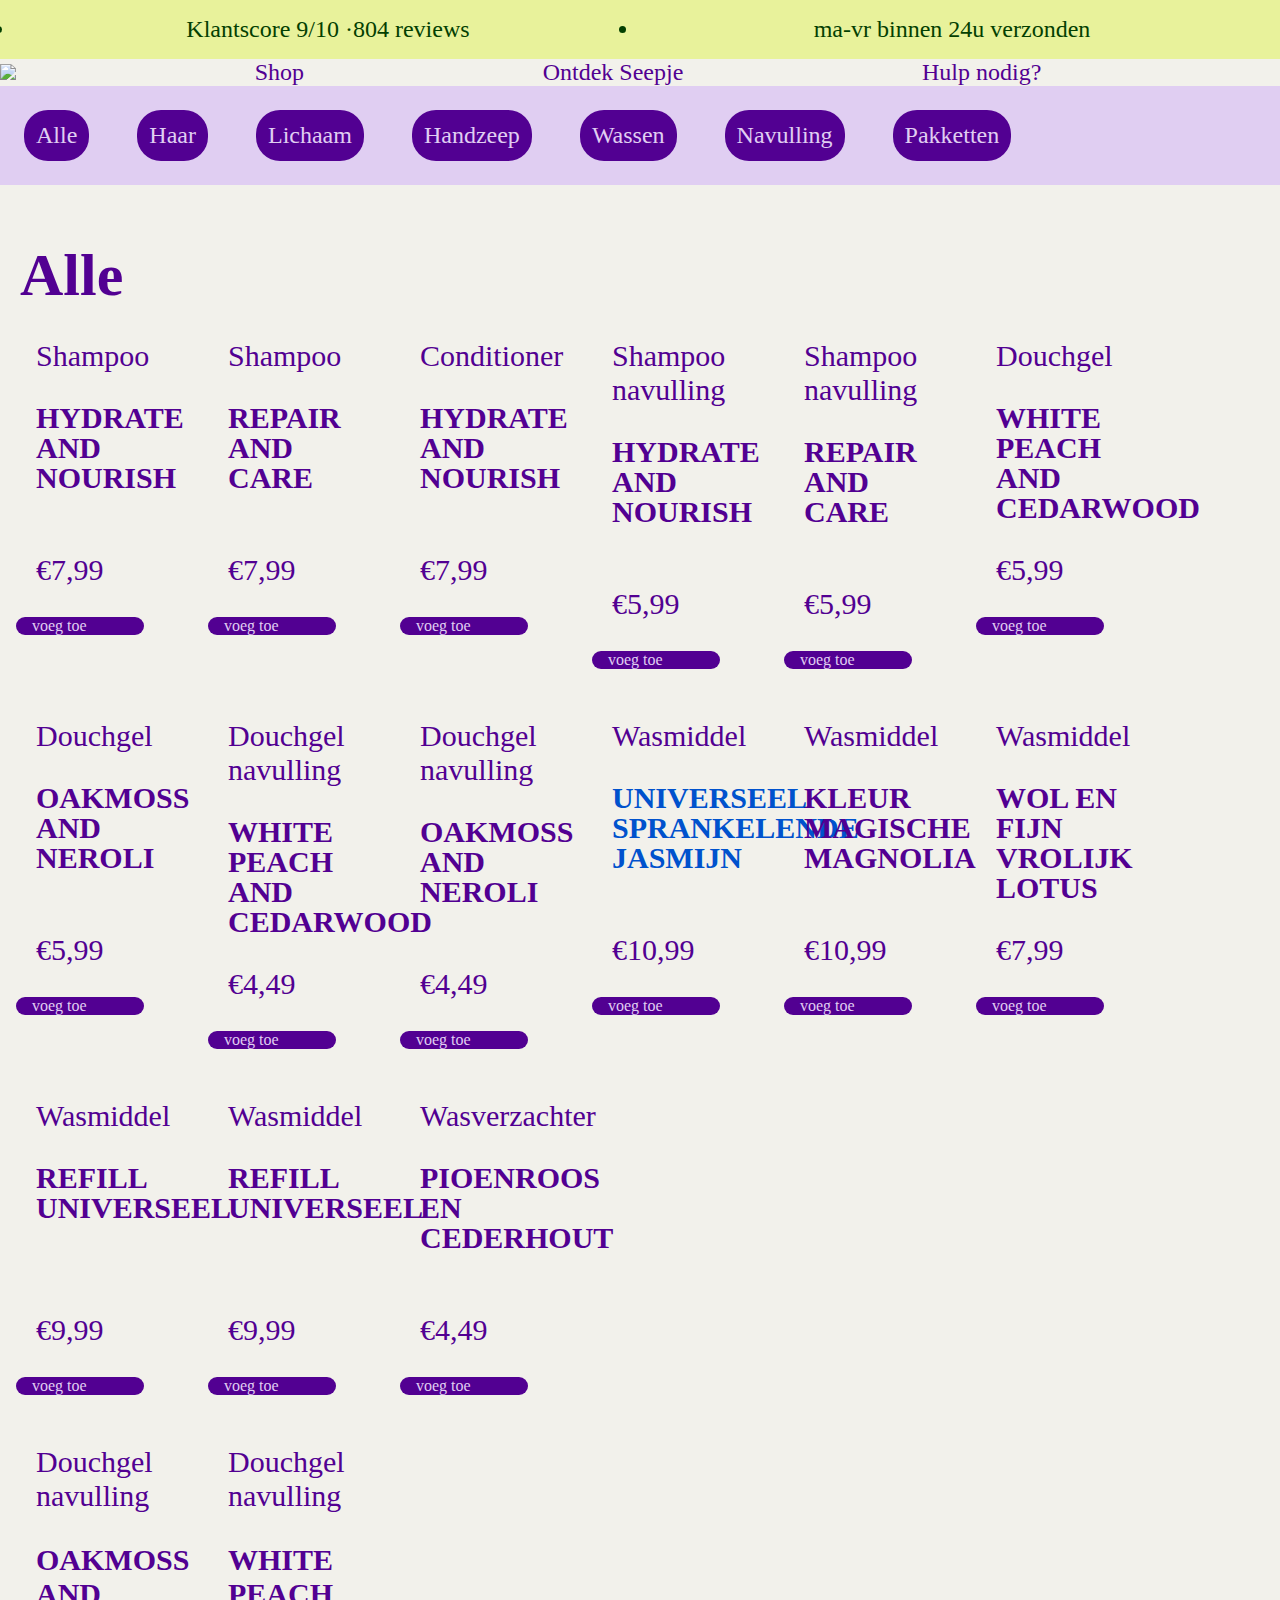
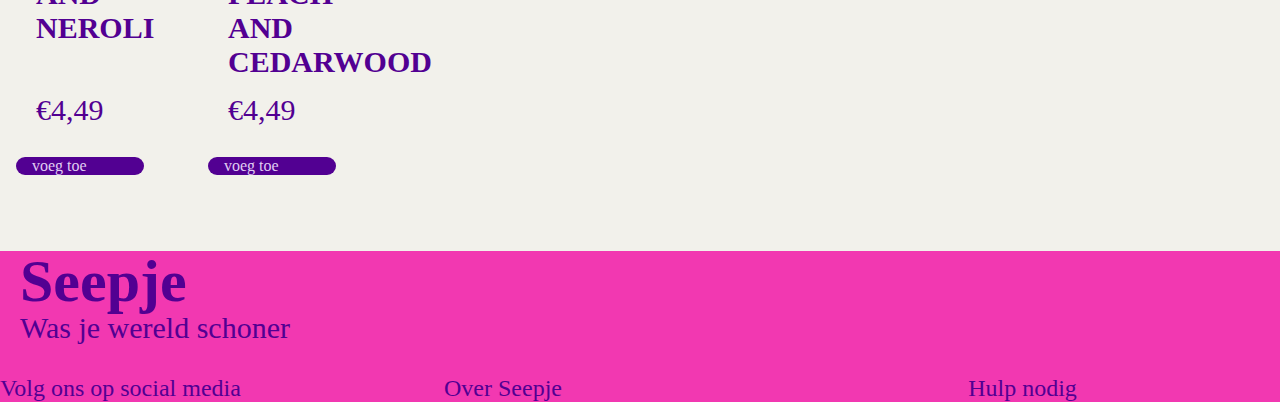
==== shop.html @ 6da642af "Add files via upload" ====
<!DOCTYPE html>
<html lang="en">
<head>
    <meta charset="UTF-8">
    <meta name="viewport" content="width=device-width, initial-scale=1.0">
    <title>Shop</title>

    <link href="styles/style.css" rel="stylesheet">
</head>

<body class="shop-pagina">
    <ul>
        <li>Klantscore 9/10 ·804 reviews</li>
        <li>ma-vr binnen 24u verzonden</li>
    </ul>
    <header>
        <ul>
		    <li><a href="./index.html"><img src="https://seepje.com/cdn/shop/files/Logo_1.svg?v=1713769468&width=100"></a></li>
		    <li>Shop</li>
		    <li>Ontdek Seepje</li>
		    <li>Hulp nodig?</li>
	    </ul>
    </header>

    <main>
        <section class="shop-catagorie">
            <ul>
                <li>Alle</li>
                <li>Haar</li>
                <li>Lichaam</li>
                <li>Handzeep</li>
                <li>Wassen</li>
                <li>Navulling</li>
                <li>Pakketten</li>
            </ul>
        </section>
        <h1>Alle</h1>
        <section>
            <article>
                <img src="https://seepje.com/cdn/shop/files/Natuurlijke-shampoo-hydrate-and-nourish-Seepje_6bb8546d-19fe-4444-b593-eb836a149edd.png?v=1725890542" alt="">
                <p>Shampoo</p>
                <h3>HYDRATE AND NOURISH</h3>
                <p>€7,99</p>
                <div>voeg toe</div>
            </article>
            <article>
                <img src="https://seepje.com/cdn/shop/files/Natuurlijke-shampoo-Repair-and-Cara-Seepje.png?v=1718694630&width=533" alt="">
                <p>Shampoo</p>
                <h3>REPAIR AND CARE</h3>
                <p>€7,99</p>
                <div>voeg toe</div>
            </article>
            <article>
                <img src="https://seepje.com/cdn/shop/files/Natuurlijke-conditioner-Hydrate-and-Nourish-Seepje.png?v=1718694596&width=533" alt="">
                <p>Conditioner</p>
                <h3>HYDRATE AND NOURISH</h3>
                <p>€7,99</p>
                <div>voeg toe</div>
            </article>
            <article>
                <img src="https://seepje.com/cdn/shop/files/Natuurlijke-shampoo-hydrate-and-nourish-navulling-Seepje.png?v=1718694632" alt="">
                <p>Shampoo navulling</p>
                <h3>HYDRATE AND NOURISH</h3>
                <p>€5,99</p>
                <div>voeg toe</div>
            </article>
            <article>
                <img src="https://seepje.com/cdn/shop/files/Natuurlijke-Shampoo-Repair-and-Care-Seepje-navulling.png?v=1718694627" alt="">
                <p>Shampoo navulling</p>
                <h3>REPAIR AND CARE</h3>
                <p>€5,99</p>
                <div>voeg toe</div>
            </article>
            <article>
                <img src="https://seepje.com/cdn/shop/files/Natuurlijke-douchegel-White-Peach-and-Cedarwood-Seepje.png?v=1718694624" alt="">
                <p>Douchgel</p>
                <h3>WHITE PEACH AND CEDARWOOD</h3>
                <p>€5,99</p>
                <div>voeg toe</div>
            </article>
            <article>
                <img src="https://seepje.com/cdn/shop/files/Natuurlijke-douchegel-oakmoss-and-neroli-Seepje.png?v=1718694619" alt="">
                <p>Douchgel</p>
                <h3>OAKMOSS AND NEROLI</h3>
                <p>€5,99</p>
                <div>voeg toe</div>
            </article>
            <article>
                <img src="https://seepje.com/cdn/shop/files/Natuurlijke-douchegel-navulling-withe-peach-and-cedarwood-Seepje.png?v=1718694622" alt="">
                <p>Douchgel navulling</p>
                <h3>WHITE PEACH AND CEDARWOOD</h3>
                <p>€4,49</p>
                <div>voeg toe</div>
            </article>
            <article>
                <img src="https://seepje.com/cdn/shop/files/Natuurlijke-douchegel-navulling-oakmoss-and-neroli-Seepje.png?v=1718694616" alt="">
                <p>Douchgel navulling</p>
                <h3>OAKMOSS AND NEROLI</h3>
                <p>€4,49</p>
                <div>voeg toe</div>
            </article>
            <article>
                <img src="https://seepje.com/cdn/shop/files/Wasmiddel-vloeibaar-universeel-jasmijn-geur-duurzaam-en-natuurlijk-Seepje.png?v=1718694681" alt="">
                <p>Wasmiddel</p>
                <h3>UNIVERSEEL SPRANKELENDE JASMIJN</h3>
                <p>€10,99</p>
                <div>voeg toe</div>
            </article>
            <article>
                <img src="https://seepje.com/cdn/shop/files/Wasmiddel-vloeibaar-kleur-magnolia-geur-duurzaam-en-natuurlijk-Seepje.png?v=1718694678" alt="">
                <p>Wasmiddel</p>
                <h3>KLEUR MAGISCHE MAGNOLIA</h3>
                <p>€10,99</p>
                <div>voeg toe</div>
            </article>
            <article>
                <img src="https://seepje.com/cdn/shop/files/Wasmiddel-vloeibaar-wol-en-fijn-lotus-geur-duurzaam-en-natuurlijk-Seepje.webp?v=1718172346" alt="">
                <p>Wasmiddel</p>
                <h3>WOL EN FIJN VROLIJK LOTUS</h3>
                <p>€7,99</p>
                <div>voeg toe</div>
            </article>
            <article>
                <img src="https://seepje.com/cdn/shop/files/x_0002_Seepje-Wasmiddel-navulzak-_universeel_-voor_34b74fe7-911b-417f-abbd-0eefb414714f.png?v=1725890520" alt="">
                <p>Wasmiddel</p>
                <h3>REFILL UNIVERSEEL</h3>
                <p>€9,99</p>
                <div>voeg toe</div>
            </article>
            <article>
                <img src="https://seepje.com/cdn/shop/files/x_0003_Seepje-Wasmiddel-navulzak-_kleur_-voor.png?v=1719911113" alt="">
                <p>Wasmiddel</p>
                <h3>REFILL UNIVERSEEL</h3>
                <p>€9,99</p>
                <div>voeg toe</div>
            </article>
            <article>
                <img src="https://seepje.com/cdn/shop/files/Wasverzachter-natuurlijk-pioenroos-en-cederhout-Seepje.png?v=1718694670" alt="">
                <p>Wasverzachter</p>
                <h3>PIOENROOS EN CEDERHOUT</h3>
                <p>€4,49</p>
                <div>voeg toe</div>
            </article>
        </section>
        <section>
            <article>
                <img src="https://seepje.com/cdn/shop/files/Natuurlijke-douchegel-navulling-oakmoss-and-neroli-Seepje.png?v=1718694616&width=533" alt="">
                <p>Douchgel navulling</p>
                <h3>OAKMOSS AND NEROLI</h3>
                <p>€4,49</p>
                <div>voeg toe</div>
            </article>
            <article>
                <img src="https://seepje.com/cdn/shop/files/Natuurlijke-douchegel-navulling-withe-peach-and-cedarwood-Seepje.png?v=1718694622" alt="">
                <p>Douchgel navulling</p>
                <h3>WHITE PEACH AND CEDARWOOD</h3>
                <p>€4,49</p>
                <div>voeg toe</div>
            </article>
        </section>


    </main>

    <footer>
		<h2>Seepje</h2>
		<p>Was je wereld schoner</p>
		<ul>
		    <li>Volg ons op social media</li>
		    <li>Over Seepje<li>
		    <li>Hulp nodig</li>
	    </ul>
	</footer>
    
</body>

</html>
---- styles/style.css ----
/**************/
/* CSS REMEDY */
/**************/
*,
*::after,
*::before {
  box-sizing: border-box;
}

/*********************/
/* CUSTOM PROPERTIES */
/*********************/


:root {
  /* startje */
  --color-text: #111;
  --color-background: #eee;
}


/****************/
/* JOUW STYLING */
/****************/



* {
  margin: 0;
  padding: 0;
}

body {
  background-color: #e0cef2;
}

img {
  width: 10%;
}

body > ul{
  background-color: #e8f29b;
  scroll-snap-type: x mandatory;
  padding: 1em;
  display: flex;
  overflow-x: scroll;
  text-align: center;
}

body > ul >li{
	font-family: Helvetica-Light;
	list-style: disc;
	color: #034001;
	flex-basis: 100%;
	flex-grow: 1;
}

header {
  background-color: #f2f1eb;
}

ul {
  display: flex;
  list-style: none;
}

ul a {
  text-decoration: none;
}

li {
  flex-grow: 1;
  justify-content: center;
  font-family: obviously-narrow-black;
  font-size: 24px;
  color: #520092;
}

header ul img {
  width: 100px;
}

footer {
  background-color: #f238b1;
}

h3,
h2,
h1 {
  font-family: obviously-narrow-black;
  color: #520092;
  margin-left: 20px;
  margin-top: 1em;
}

h1{
  font-size: 60px;
  line-height: 1em;
}

h2{
  font-size: 60px;
  line-height: 1em;
}

p {
  font-family: obviously-narrow;
  font-size: 30px;
  color: #520092;
  margin-left: 20px;
  margin-bottom: 1em;
}


/* ************* */
/*  home pagina  */
/* ************* */



main > article img {
  width: 100%;
  border-radius: 3em;
  transform: rotate(-10deg)
}

main > article a{
  color: #034001;
  background-color: #e8f29b;
  border-radius: 2em;
  text-decoration: none;
  font-family: obviously-narrow-black;
  font-size: 20px;
  padding: 1em;
  margin-left: 1em;
}


section:first-of-type article{
  position: relative;
}

section:first-of-type a{
  color: #034001;
  background-color: #e8f29b;
  border-radius: 2em;
  text-decoration: none;
  font-family: obviously-narrow-black;
  font-size: 20px;
  padding: 0.5em;
  padding-left: 6em;
  padding-right: 6em;
  
  position: absolute;
  bottom: 1.3em;
  left: 2em;
}

section:first-of-type article img {
  width: 90%;
  border-radius: 3em;
  margin-left: 2em;
}

section:nth-of-type(2) article img {
  width: 20%;
}

section:nth-of-type(2) a{
  color: #e0cef2;
  background-color: #520092;
  border-radius: 2em;
  text-decoration: none;
  font-family: obviously-narrow-black;
  font-size: 20px;
  padding: 0.5em;
}

section:nth-of-type(4) {
  background-color: #f2e9f1;
}



/* **************** */
/*   shop pagina    */
/* **************** */



.shop-pagina {
  background-color: #f2f1eb;
}

.shop-catagorie {
  background-color: #e0cef2;
  display: flex;
  overflow-x: scroll;
  overflow-x: hidden;
}

main section ul li {
  text-decoration: none;
  color: #e0cef2;
  background-color: #520092;
  margin: 1em;
  padding: 0.5em;
  border-radius: 1em;
  text-align: center;
}

.shop-pagina section:nth-of-type(2){
  display: flex; 
  flex-flow: row wrap;
}

.shop-pagina section:nth-of-type(2) article{
  width: 10em;
  margin: 1em;
}

.shop-pagina section:nth-of-type(2) article h3{
  height: 5em;
  font-size: 30px;
  line-height: 1em;
}

.shop-pagina section:nth-of-type(2) article img{
  width: 10em;
  background-color: #e0cef2;
  border-radius: 2em;
}


.shop-pagina section:nth-of-type(2) article:nth-of-type(10) h3{
  height: 5em;
  font-size: 30px;
  color: #0052CD;
}

.shop-pagina section:nth-of-type(2) article img{
  width: 10em;
  background-color: #e0cef2;
  border-radius: 2em;
}


.shop-pagina section:nth-of-type(3){
  display: flex; 
  flex-flow: row wrap;
}

.shop-pagina section:nth-of-type(3) article{
  width: 10em;
  margin: 1em;
}

.shop-pagina section:nth-of-type(3) article h3{
  height: 5em;
  font-size: 30px;
}

.shop-pagina section:nth-of-type(3) article img{
  width: 10em;
  background-color: #e0cef2;
  border-radius: 2em;
}

div{
  display: block;
  background-color: #520092;
  border-radius: 1em;
  padding-left: 1em;
  width: 8em;
  color: #e0cef2;
  font-family: obviously-narrow-black;
  font-size: 20-x;
}



@font-face {
  font-family: "obviously-narrow-black";
  src: url("https://cdn.shopify.com/s/files/1/0680/9832/6759/files/Obviously-NarrowBlack.woff?v=1719230879");
}

@font-face {
  font-family: "obviously-narrow";
  src: url("https://seepje.com/cdn/shop/t/20/assets/Obviously-Narrow.woff?v=153060207017436625301724421260");
}

@font-face {
  font-family: "Helvetica-Light";
  src: url("https://seepje.com/cdn/shop/t/20/assets/Helvetica-Light.woff?v=178486114463115871831724421260");
}
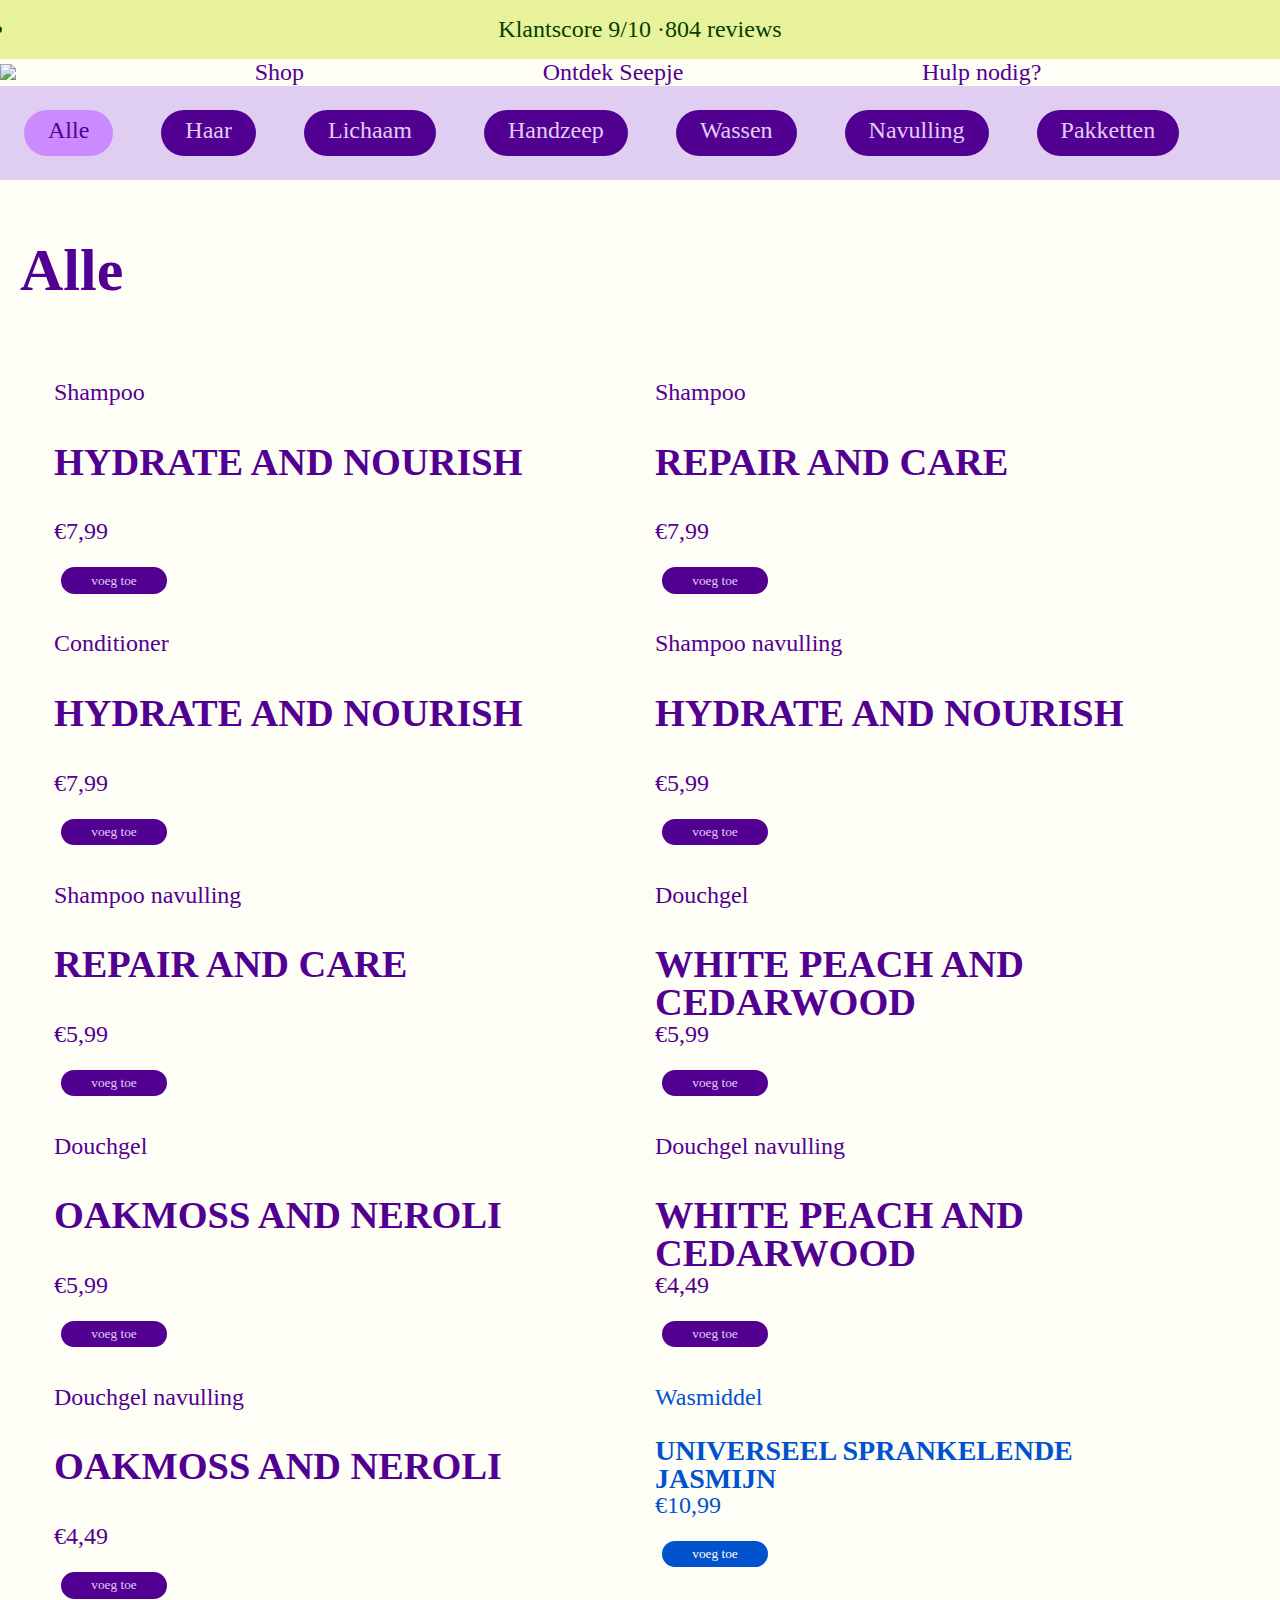
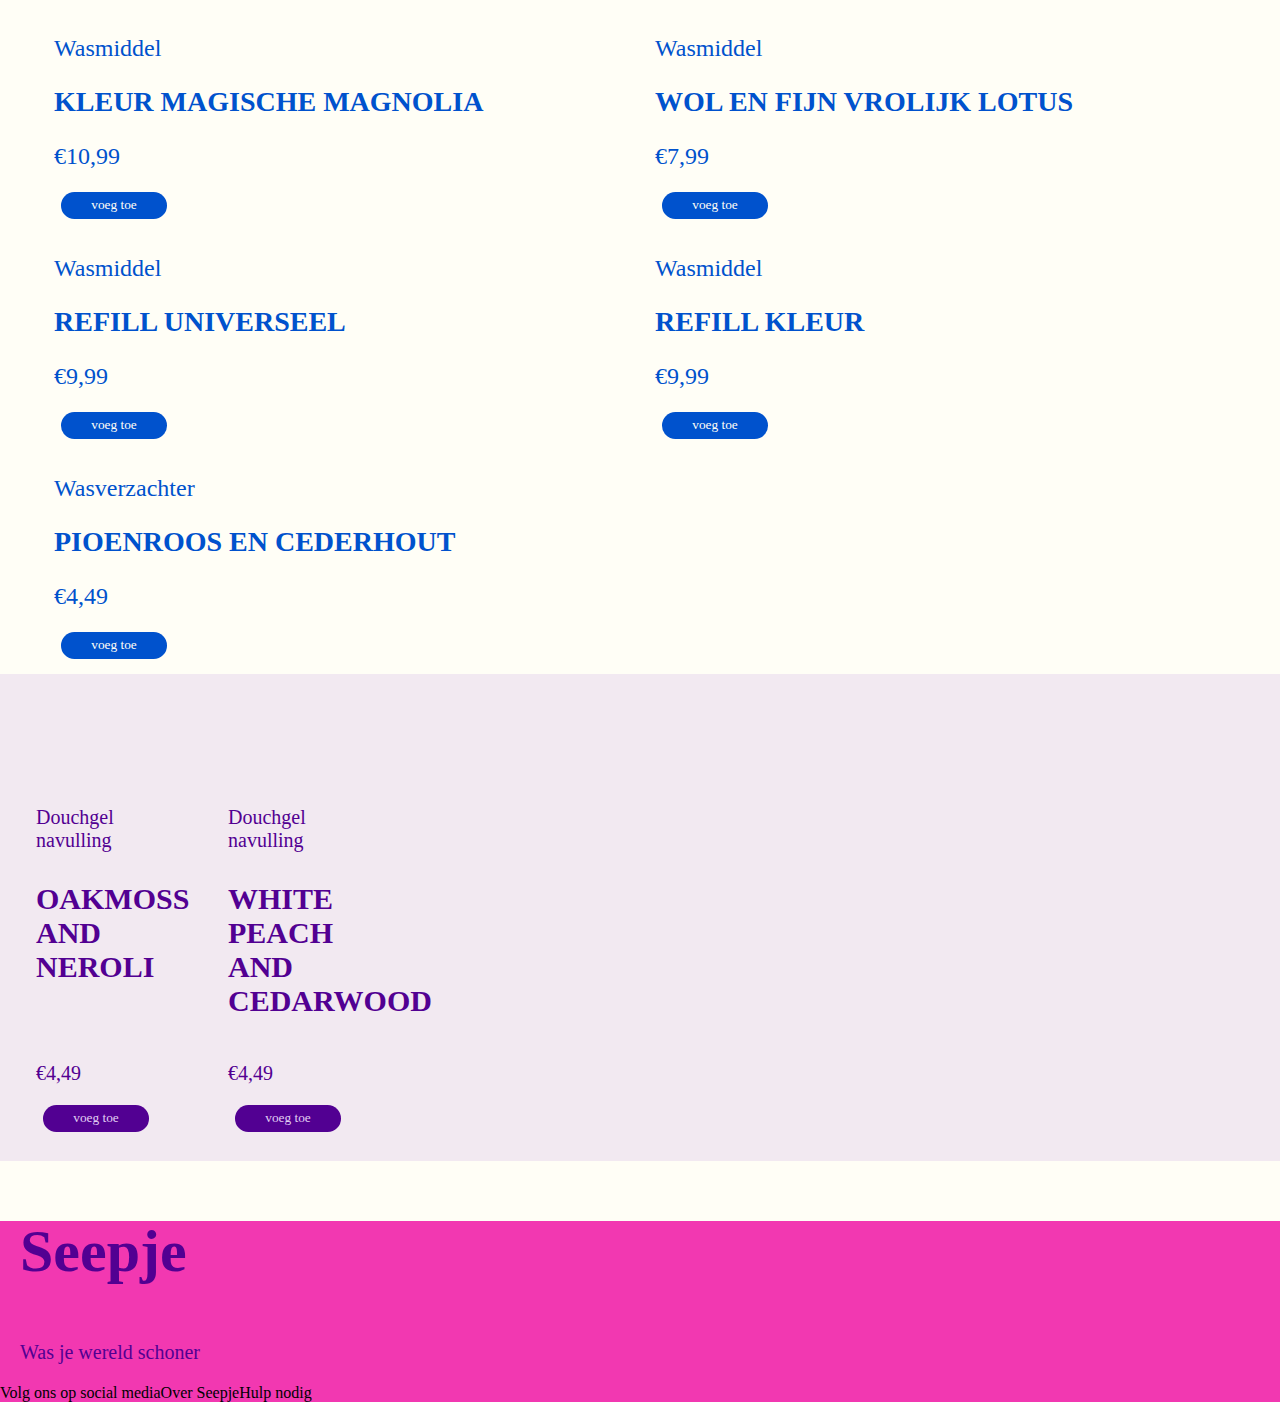
==== commit 1aa1c364: "Add files via upload" ====
--- a/shop.html
+++ b/shop.html
@@ -37,109 +37,109 @@
         <h1>Alle</h1>
         <section>
             <article>
-                <img src="https://seepje.com/cdn/shop/files/Natuurlijke-shampoo-hydrate-and-nourish-Seepje_6bb8546d-19fe-4444-b593-eb836a149edd.png?v=1725890542" alt="">
+                <img src="https://seepje.com/cdn/shop/files/Natuurlijke-shampoo-hydrate-and-nourish-Seepje_bd64ea68-f164-4db9-b221-b975b8f69a88.png?v=1726491807" alt="">
                 <p>Shampoo</p>
                 <h3>HYDRATE AND NOURISH</h3>
                 <p>€7,99</p>
-                <div>voeg toe</div>
+                <button>voeg toe</button>
             </article>
             <article>
                 <img src="https://seepje.com/cdn/shop/files/Natuurlijke-shampoo-Repair-and-Cara-Seepje.png?v=1718694630&width=533" alt="">
                 <p>Shampoo</p>
                 <h3>REPAIR AND CARE</h3>
                 <p>€7,99</p>
-                <div>voeg toe</div>
+                <button>voeg toe</button>
             </article>
             <article>
                 <img src="https://seepje.com/cdn/shop/files/Natuurlijke-conditioner-Hydrate-and-Nourish-Seepje.png?v=1718694596&width=533" alt="">
                 <p>Conditioner</p>
                 <h3>HYDRATE AND NOURISH</h3>
                 <p>€7,99</p>
-                <div>voeg toe</div>
+                <button>voeg toe</button>
             </article>
             <article>
                 <img src="https://seepje.com/cdn/shop/files/Natuurlijke-shampoo-hydrate-and-nourish-navulling-Seepje.png?v=1718694632" alt="">
                 <p>Shampoo navulling</p>
                 <h3>HYDRATE AND NOURISH</h3>
                 <p>€5,99</p>
-                <div>voeg toe</div>
+                <button>voeg toe</button>
             </article>
             <article>
                 <img src="https://seepje.com/cdn/shop/files/Natuurlijke-Shampoo-Repair-and-Care-Seepje-navulling.png?v=1718694627" alt="">
                 <p>Shampoo navulling</p>
                 <h3>REPAIR AND CARE</h3>
                 <p>€5,99</p>
-                <div>voeg toe</div>
+                <button>voeg toe</button>
             </article>
             <article>
                 <img src="https://seepje.com/cdn/shop/files/Natuurlijke-douchegel-White-Peach-and-Cedarwood-Seepje.png?v=1718694624" alt="">
                 <p>Douchgel</p>
                 <h3>WHITE PEACH AND CEDARWOOD</h3>
                 <p>€5,99</p>
-                <div>voeg toe</div>
+                <button>voeg toe</button>
             </article>
             <article>
                 <img src="https://seepje.com/cdn/shop/files/Natuurlijke-douchegel-oakmoss-and-neroli-Seepje.png?v=1718694619" alt="">
                 <p>Douchgel</p>
                 <h3>OAKMOSS AND NEROLI</h3>
                 <p>€5,99</p>
-                <div>voeg toe</div>
+                <button>voeg toe</button>
             </article>
             <article>
                 <img src="https://seepje.com/cdn/shop/files/Natuurlijke-douchegel-navulling-withe-peach-and-cedarwood-Seepje.png?v=1718694622" alt="">
                 <p>Douchgel navulling</p>
                 <h3>WHITE PEACH AND CEDARWOOD</h3>
                 <p>€4,49</p>
-                <div>voeg toe</div>
+                <button>voeg toe</button>
             </article>
             <article>
                 <img src="https://seepje.com/cdn/shop/files/Natuurlijke-douchegel-navulling-oakmoss-and-neroli-Seepje.png?v=1718694616" alt="">
                 <p>Douchgel navulling</p>
                 <h3>OAKMOSS AND NEROLI</h3>
                 <p>€4,49</p>
-                <div>voeg toe</div>
+                <button>voeg toe</button>
             </article>
             <article>
                 <img src="https://seepje.com/cdn/shop/files/Wasmiddel-vloeibaar-universeel-jasmijn-geur-duurzaam-en-natuurlijk-Seepje.png?v=1718694681" alt="">
                 <p>Wasmiddel</p>
                 <h3>UNIVERSEEL SPRANKELENDE JASMIJN</h3>
                 <p>€10,99</p>
-                <div>voeg toe</div>
+                <button>voeg toe</button>
             </article>
             <article>
                 <img src="https://seepje.com/cdn/shop/files/Wasmiddel-vloeibaar-kleur-magnolia-geur-duurzaam-en-natuurlijk-Seepje.png?v=1718694678" alt="">
                 <p>Wasmiddel</p>
                 <h3>KLEUR MAGISCHE MAGNOLIA</h3>
                 <p>€10,99</p>
-                <div>voeg toe</div>
+                <button>voeg toe</button>
             </article>
             <article>
                 <img src="https://seepje.com/cdn/shop/files/Wasmiddel-vloeibaar-wol-en-fijn-lotus-geur-duurzaam-en-natuurlijk-Seepje.webp?v=1718172346" alt="">
                 <p>Wasmiddel</p>
                 <h3>WOL EN FIJN VROLIJK LOTUS</h3>
                 <p>€7,99</p>
-                <div>voeg toe</div>
+                <button>voeg toe</button>
             </article>
             <article>
-                <img src="https://seepje.com/cdn/shop/files/x_0002_Seepje-Wasmiddel-navulzak-_universeel_-voor_34b74fe7-911b-417f-abbd-0eefb414714f.png?v=1725890520" alt="">
+                <img src="https://seepje.com/cdn/shop/files/x_0002_Seepje-Wasmiddel-navulzak-_universeel_-voor_24a8e18d-a669-4bf2-a381-a443e975fd35.png?v=1726491774&width=360" alt="">
                 <p>Wasmiddel</p>
                 <h3>REFILL UNIVERSEEL</h3>
                 <p>€9,99</p>
-                <div>voeg toe</div>
+                <button>voeg toe</button>
             </article>
             <article>
                 <img src="https://seepje.com/cdn/shop/files/x_0003_Seepje-Wasmiddel-navulzak-_kleur_-voor.png?v=1719911113" alt="">
                 <p>Wasmiddel</p>
-                <h3>REFILL UNIVERSEEL</h3>
+                <h3>REFILL KLEUR</h3>
                 <p>€9,99</p>
-                <div>voeg toe</div>
+                <button>voeg toe</button>
             </article>
             <article>
                 <img src="https://seepje.com/cdn/shop/files/Wasverzachter-natuurlijk-pioenroos-en-cederhout-Seepje.png?v=1718694670" alt="">
                 <p>Wasverzachter</p>
                 <h3>PIOENROOS EN CEDERHOUT</h3>
                 <p>€4,49</p>
-                <div>voeg toe</div>
+                <button>voeg toe</button>
             </article>
         </section>
         <section>
@@ -148,14 +148,14 @@
                 <p>Douchgel navulling</p>
                 <h3>OAKMOSS AND NEROLI</h3>
                 <p>€4,49</p>
-                <div>voeg toe</div>
+                <button>voeg toe</button>
             </article>
             <article>
                 <img src="https://seepje.com/cdn/shop/files/Natuurlijke-douchegel-navulling-withe-peach-and-cedarwood-Seepje.png?v=1718694622" alt="">
                 <p>Douchgel navulling</p>
                 <h3>WHITE PEACH AND CEDARWOOD</h3>
                 <p>€4,49</p>
-                <div>voeg toe</div>
+                <button>voeg toe</button>
             </article>
         </section>
 
--- a/styles/style.css
+++ b/styles/style.css
@@ -40,23 +40,33 @@
 
 body > ul{
   background-color: #e8f29b;
-  scroll-snap-type: x mandatory;
   padding: 1em;
+  text-align: center;
+
   display: flex;
   overflow-x: scroll;
-  text-align: center;
-}
+  scroll-snap-type: x mandatory;
+  gap: 5em;
+  overflow: auto;
+  
+}
+
+body > ul::-webkit-scrollbar { 
+  display: block; 
+}
+
 
 body > ul >li{
 	font-family: Helvetica-Light;
 	list-style: disc;
 	color: #034001;
-	flex-basis: 100%;
-	flex-grow: 1;
+	font-size: 24px;
+  min-width: 100%;
+  scroll-snap-align: center;
 }
 
 header {
-  background-color: #f2f1eb;
+  background-color: #FFFEF6;
 }
 
 ul {
@@ -68,7 +78,7 @@
   text-decoration: none;
 }
 
-li {
+header li {
   flex-grow: 1;
   justify-content: center;
   font-family: obviously-narrow-black;
@@ -91,6 +101,7 @@
   color: #520092;
   margin-left: 20px;
   margin-top: 1em;
+  margin-bottom: 1em;
 }
 
 h1{
@@ -103,9 +114,13 @@
   line-height: 1em;
 }
 
+h3{
+  font-size: 40px;
+}
+
 p {
   font-family: obviously-narrow;
-  font-size: 30px;
+  font-size: 20px;
   color: #520092;
   margin-left: 20px;
   margin-bottom: 1em;
@@ -121,7 +136,7 @@
 main > article img {
   width: 100%;
   border-radius: 3em;
-  transform: rotate(-10deg)
+  transform: rotate(-10deg);
 }
 
 main > article a{
@@ -150,16 +165,15 @@
   padding: 0.5em;
   padding-left: 6em;
   padding-right: 6em;
-  
   position: absolute;
   bottom: 1.3em;
-  left: 2em;
+  left: 1.6em;
 }
 
 section:first-of-type article img {
   width: 90%;
   border-radius: 3em;
-  margin-left: 2em;
+  margin-left: 1.4em;
 }
 
 section:nth-of-type(2) article img {
@@ -174,10 +188,44 @@
   font-family: obviously-narrow-black;
   font-size: 20px;
   padding: 0.5em;
+  margin-left: 4em;
+}
+
+section:nth-of-type(3) {
+  background-color: #f2e9f1;
+}
+
+section:nth-of-type(3) img{
+  width: 80%;
+  border-radius: 3em;
+  margin-left: 2.5em;
+  margin-top: 7em;
+}
+
+section:nth-of-type(3) h2{
+  color: #f238b1;
+  margin-right: 1em;
 }
 
 section:nth-of-type(4) {
   background-color: #f2e9f1;
+}
+
+section:nth-of-type(4) h2{
+  color: #f238b1;
+}
+
+section:nth-of-type(4) article{
+  display: flex;
+  overflow-x: scroll;
+  scroll-snap-type: x mandatory;
+  scroll-snap-align: center;
+}
+
+section:nth-of-type(4) img{
+  width: 90%;
+  margin: 2em;
+  border-radius: 2em;
 }
 
 
@@ -189,61 +237,127 @@
 
 
 .shop-pagina {
-  background-color: #f2f1eb;
-}
+  background-color: #FFFEF6;
+}
+
+
+/* onder navigatie */
+
 
 .shop-catagorie {
   background-color: #e0cef2;
   display: flex;
   overflow-x: scroll;
-  overflow-x: hidden;
-}
-
-main section ul li {
+}
+
+.shop-catagorie::-webkit-scrollbar{
+  display: none;
+}
+
+.shop-catagorie ul li {
   text-decoration: none;
   color: #e0cef2;
   background-color: #520092;
   margin: 1em;
-  padding: 0.5em;
+  padding: 0.3em 1em 0.5em 1em;
+  border-radius: 1.5em;
+  text-align: center;
+  font-family: obviously-narrow-black;
+  font-size: 24px;
+}
+
+.shop-catagorie ul li:first-of-type{
+  background-color: #CB8BFF;
+  color: #520092;
+}
+
+.shop-catagorie ul :hover{
+  background-color: #CB8BFF;
+  color: #520092;
+  transition: all .3s;
+}
+
+
+/* articles */
+
+
+.shop-pagina section:nth-of-type(2){
+  display: grid; 
+  grid-gap: 2px;
+  margin-right: 5em;
+  grid-template-columns: repeat(auto-fit, minmax(400px,1fr));
+}
+
+.shop-pagina section:nth-of-type(2) article {
+  transition: all 250ms ease;
+  border: 2px solid #FFFEF6;
+  border-radius: 2em;
+  width: 90%;
+  margin-left: 2em;
+  margin-right: 2em;
+}
+
+.shop-pagina section:nth-of-type(2) article:hover{
+  border: 2px solid #0052CD;
+  border-radius: 2em;
+}
+
+.shop-pagina section:nth-of-type(2) article:nth-child(-n+9):hover{
+  border: 2px solid #520092;
+  border-radius: 2em;
+}
+
+.shop-pagina section:nth-of-type(2) article h3{
+  height: 1em;
+  font-size: 240%;
+  line-height: 1em;
+}
+
+.shop-pagina section:nth-of-type(2) article p{
+  font-size: 150%;
+  line-height: 1em;
+}
+
+.shop-pagina section:nth-of-type(2) article img{
+  width: 100%;
+  background-color: #e0cef2;
+  border-radius: 2em;
+  box-shadow: 3px 3px #0052CD;
+}
+
+.shop-pagina section:nth-of-type(2) article:nth-child(n+10) h3{
+  width: 100%;
+  font-size: 28px;
+  color: #0052CD;
+}
+
+.shop-pagina section:nth-of-type(2) article:nth-child(n+10) img{
+  width: 100%;
+  background-color: #DEFFF9;
+  border-radius: 2em;
+}
+
+section article:nth-child(n+10) p {
+  font-family: obviously-narrow;
+  font-size: 20px;
+  color: #0052CD;
+  margin-left: 20px;
+  margin-bottom: 1em;
+}
+
+section article:nth-child(n+10) button{
+  display: block;
+  background-color: #0052CD;
   border-radius: 1em;
-  text-align: center;
-}
-
-.shop-pagina section:nth-of-type(2){
-  display: flex; 
-  flex-flow: row wrap;
-}
-
-.shop-pagina section:nth-of-type(2) article{
-  width: 10em;
-  margin: 1em;
-}
-
-.shop-pagina section:nth-of-type(2) article h3{
-  height: 5em;
-  font-size: 30px;
-  line-height: 1em;
-}
-
-.shop-pagina section:nth-of-type(2) article img{
-  width: 10em;
-  background-color: #e0cef2;
-  border-radius: 2em;
-}
-
-
-.shop-pagina section:nth-of-type(2) article:nth-of-type(10) h3{
-  height: 5em;
-  font-size: 30px;
-  color: #0052CD;
-}
-
-.shop-pagina section:nth-of-type(2) article img{
-  width: 10em;
-  background-color: #e0cef2;
-  border-radius: 2em;
-}
-
+  border: none;
+  padding: 0.4em;
+  width: 8em;
+  color: #FFFEF6;
+  font-family: obviously-narrow-black;
+  font-size: 20x;
+  margin-left: 2em;
+  margin-bottom: 1em;
+}
 
 .shop-pagina section:nth-of-type(3){
   display: flex; 
@@ -266,15 +380,18 @@
   border-radius: 2em;
 }
 
-div{
+section article button{
   display: block;
   background-color: #520092;
   border-radius: 1em;
-  padding-left: 1em;
+  border: none;
+  padding: 0.4em;
   width: 8em;
   color: #e0cef2;
   font-family: obviously-narrow-black;
-  font-size: 20-x;
+  font-size: 20x;
+  margin-left: 2em;
+  margin-bottom: 1em;
 }
 
 
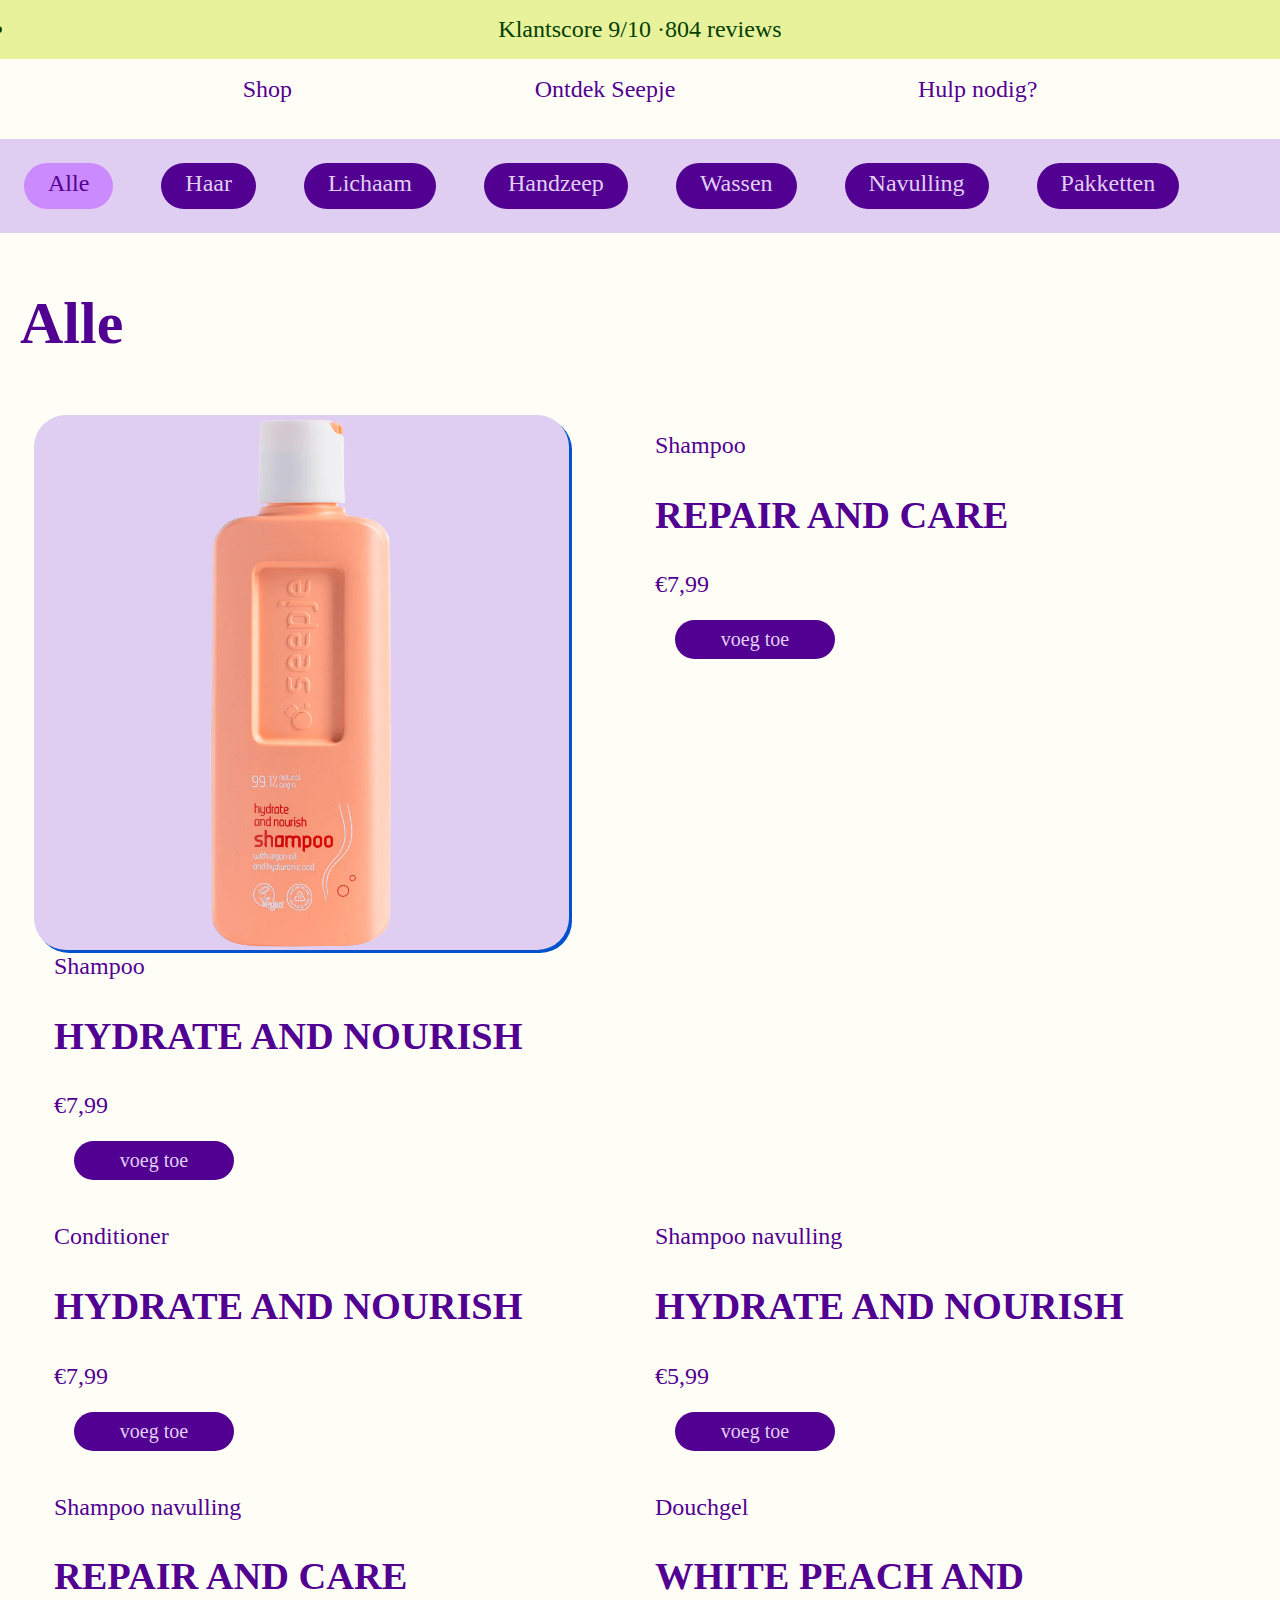
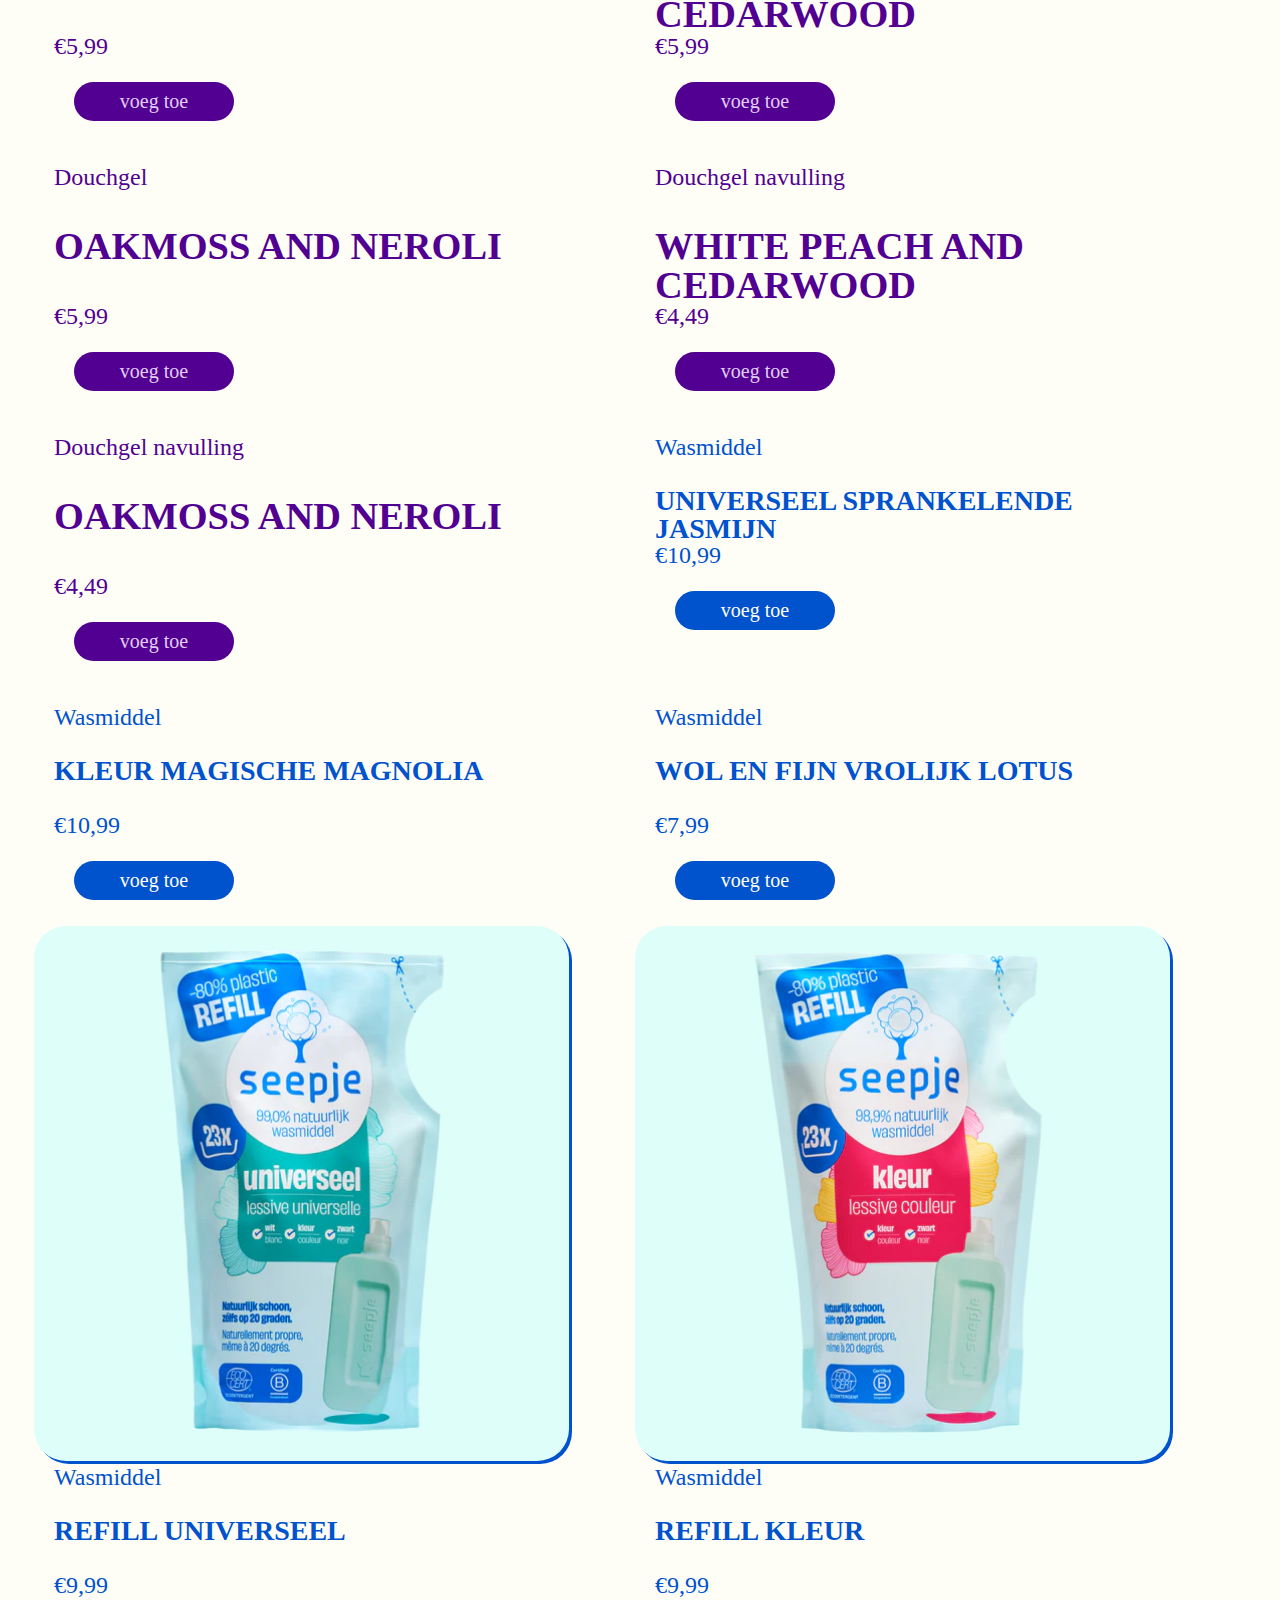
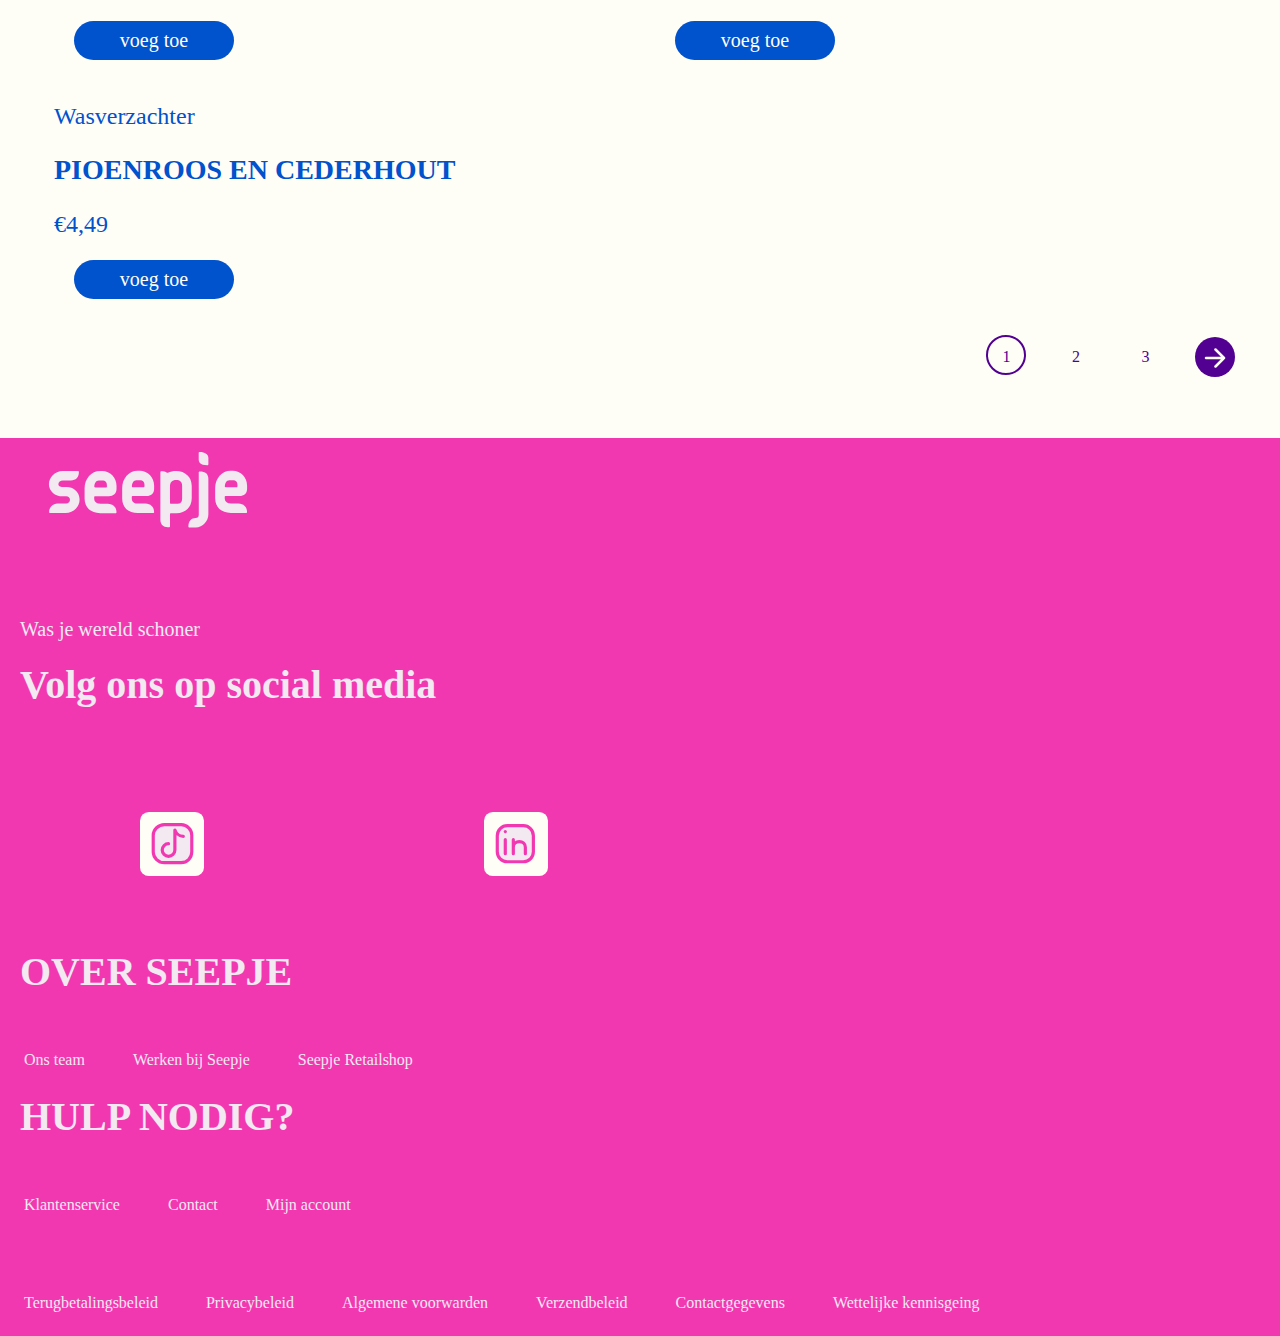
==== commit fd45f930: "Add files via upload" ====
--- a/shop.html
+++ b/shop.html
@@ -3,8 +3,9 @@
 <head>
     <meta charset="UTF-8">
     <meta name="viewport" content="width=device-width, initial-scale=1.0">
+
     <title>Shop</title>
-
+    
     <link href="styles/style.css" rel="stylesheet">
 </head>
 
@@ -15,7 +16,7 @@
     </ul>
     <header>
         <ul>
-		    <li><a href="./index.html"><img src="https://seepje.com/cdn/shop/files/Logo_1.svg?v=1713769468&width=100"></a></li>
+		    <li><a href="./index.html"><img src="https://seepje.com/cdn/shop/files/Logo_1.svg?v=1713769468&width=100" alt=""></a></li>
 		    <li>Shop</li>
 		    <li>Ontdek Seepje</li>
 		    <li>Hulp nodig?</li>
@@ -37,7 +38,7 @@
         <h1>Alle</h1>
         <section>
             <article>
-                <img src="https://seepje.com/cdn/shop/files/Natuurlijke-shampoo-hydrate-and-nourish-Seepje_bd64ea68-f164-4db9-b221-b975b8f69a88.png?v=1726491807" alt="">
+                <img src="./images/natuurlijke-shampoo-hydrate-and-nourish-seepje_c0064fa4-cc2c-4c0d-8229-35ba59711d96.png" alt="">
                 <p>Shampoo</p>
                 <h3>HYDRATE AND NOURISH</h3>
                 <p>€7,99</p>
@@ -121,14 +122,14 @@
                 <button>voeg toe</button>
             </article>
             <article>
-                <img src="https://seepje.com/cdn/shop/files/x_0002_Seepje-Wasmiddel-navulzak-_universeel_-voor_24a8e18d-a669-4bf2-a381-a443e975fd35.png?v=1726491774&width=360" alt="">
+                <img src="./images/x_0002_seepje-wasmiddel-navulzak-_universeel_-voor_e1dc63b7-8f9e-4a1e-9dfc-40da40d443b0.png" alt="">
                 <p>Wasmiddel</p>
                 <h3>REFILL UNIVERSEEL</h3>
                 <p>€9,99</p>
                 <button>voeg toe</button>
             </article>
             <article>
-                <img src="https://seepje.com/cdn/shop/files/x_0003_Seepje-Wasmiddel-navulzak-_kleur_-voor.png?v=1719911113" alt="">
+                <img src="./images/x_0003_seepje-wasmiddel-navulzak-_kleur_-voor_4e2ea608-fb62-44d1-92d8-559b12485b37.png" alt="">
                 <p>Wasmiddel</p>
                 <h3>REFILL KLEUR</h3>
                 <p>€9,99</p>
@@ -142,34 +143,67 @@
                 <button>voeg toe</button>
             </article>
         </section>
-        <section>
-            <article>
-                <img src="https://seepje.com/cdn/shop/files/Natuurlijke-douchegel-navulling-oakmoss-and-neroli-Seepje.png?v=1718694616&width=533" alt="">
-                <p>Douchgel navulling</p>
-                <h3>OAKMOSS AND NEROLI</h3>
-                <p>€4,49</p>
-                <button>voeg toe</button>
-            </article>
-            <article>
-                <img src="https://seepje.com/cdn/shop/files/Natuurlijke-douchegel-navulling-withe-peach-and-cedarwood-Seepje.png?v=1718694622" alt="">
-                <p>Douchgel navulling</p>
-                <h3>WHITE PEACH AND CEDARWOOD</h3>
-                <p>€4,49</p>
-                <button>voeg toe</button>
-            </article>
-        </section>
-
-
+        <ul class="ondernavigatie">
+            <li>1</li>
+            <li>2</li>
+            <li>3</li>
+            <li><svg xmlns="http://www.w3.org/2000/svg" width="24" height="24" viewBox="0 0 24 24" fill="none">
+                <path d="M3 12H21H3ZM21 12L12.5 3.5L21 12ZM21 12L12.5 20.5L21 12Z" fill="currentColor"></path>
+                <path d="M3 12H21M21 12L12.5 3.5M21 12L12.5 20.5" stroke="currentColor" stroke-width="2.5" stroke-linecap="round" stroke-linejoin="round"></path>
+              </svg></li>
+        </ul>
     </main>
 
     <footer>
-		<h2>Seepje</h2>
+		<svg xmlns="http://www.w3.org/2000/svg" width="250" height="132" viewBox="0 0 1030 545.4">
+			<path class="cls-1" d="m140.84,201.6c-12.08-10.51-28.06-16.52-43.83-16.52h-17.8c-9.59,0-25.69-1.91-25.69-14.65,0-10.96,9.97-18.93,23.71-18.93h40.37c26.02,0,41.55-16.27,41.55-43.51,0-2.74-2.22-4.97-4.97-4.97h-78.1c-42.7,0-71.37,34.85-71.37,67.41,0,35.22,31.34,62.8,71.37,62.8h17.31c11.81,0,19.76,7.2,19.76,17.94,0,9.66-6.9,19.43-20.09,19.43h-43.67c-24.08,0-43.69,19.52-43.69,43.51,0,2.74,2.22,4.97,4.97,4.97h79.59c44.69,0,72.36-35.25,72.36-67.91,0-25.34-11.84-40.94-21.77-49.57h-.01Z"></path>
+			<path class="cls-1" d="m303.45,178.51v3.76c0,2.74-2.22,4.97-4.97,4.97h-55.2c-2.91,0-5.22-2.54-4.95-5.44,2.31-24.56,13.42-29.95,29.19-29.95h11.37c17.19,0,24.54,7.98,24.54,26.68h.01Zm-23.88-76.31h-12.03c-44.36,0-79.12,39.52-79.12,89.98v52.4c0,45.75,31.57,75.32,80.44,75.32h79.09c2.74,0,4.97-2.22,4.97-4.97,0-25.82-18.5-43.84-45.01-43.84h-39.05c-14.97,0-30.97-6.96-30.97-26.52v-7.06c0-2.74,2.22-4.97,4.97-4.97h70.49c23.67,0,39.57-14.77,39.57-36.77v-17.31c0-42.08-32.91-76.31-73.35-76.31v.04Z"></path>
+			<path class="cls-1" d="m461.07,151h11.37c17.21,0,24.54,7.98,24.54,26.68v3.76c0,2.74-2.22,4.97-4.97,4.97h-55.2c-2.91,0-5.22-2.54-4.95-5.44,2.31-24.56,13.42-29.95,29.19-29.95h.01Zm12.03-49.63h-12.03c-44.36,0-79.11,39.52-79.11,89.98v52.4c0,45.75,31.57,75.32,80.43,75.32h79.11c2.74,0,4.97-2.22,4.97-4.97,0-25.82-18.5-43.84-45.01-43.84h-39.05c-14.97,0-30.97-6.96-30.97-26.51v-7.06c0-2.74,2.22-4.97,4.97-4.97h70.49c23.67,0,39.57-14.77,39.57-36.77v-17.31c0-42.08-32.91-76.31-73.35-76.31v.03Z"></path>
+			<path class="cls-1" d="m628.17,183.45c0-22.63,10.53-34.1,31.29-34.1s31.29,9.26,31.29,29.15v62.79c0,22.85-6.89,29.81-29.48,29.81h-28.14c-2.74,0-4.97-2.22-4.97-4.97v-82.69h.01Zm112.06,58.17v-63.12c0-44.83-33.14-76.15-80.6-76.15-15.7,0-29.92,3.2-41.6,9.3-1.69.89-3.76.93-5.32-.16-7.38-5.09-17.11-7.66-29.03-7.66-2.74,0-4.97,2.22-4.97,4.97v245.21c0,23.69,14.78,38.42,38.58,38.42h5.93c2.74,0,4.97-2.22,4.97-4.97v-62.59c0-2.74,2.22-4.97,4.97-4.97h28.65c46.93,0,78.46-31.46,78.46-78.29h-.01Z"></path>
+			<path class="cls-1" d="m915.67,186.39c-2.91,0-5.22-2.54-4.95-5.44,2.31-24.56,13.42-29.95,29.19-29.95h11.37c17.21,0,24.54,7.98,24.54,26.68v3.76c0,2.74-2.22,4.97-4.97,4.97h-55.2.01Zm70.05,45.35c23.67,0,39.57-14.77,39.57-36.77v-17.31c0-42.08-32.91-76.31-73.35-76.31h-12.03c-44.36,0-79.11,39.52-79.11,89.98v52.4c0,45.75,31.57,75.32,80.43,75.32h79.09c2.74,0,4.97-2.22,4.97-4.97,0-25.82-18.5-43.84-45.01-43.84h-39.05c-14.97,0-30.97-6.96-30.97-26.51v-7.06c0-2.74,2.22-4.97,4.97-4.97h70.49v.03Z"></path>
+			<path class="cls-1" d="m781.25,105.34c-2.74,0-4.97,2.22-4.97,4.97l.33,216.21c0,12.47-5.24,18.28-16.48,18.28-22.26,0-37.2,17.65-37.2,43.92,0,2.74,2.22,4.97,4.97,4.97h32.25c38.71,0,65.69-35.39,65.69-67.15v-183.47c0-25.01-15-37.7-44.56-37.7h-.03Z"></path>
+			<path class="cls-1" d="m781.09,4.32c-2.74,0-4.97,2.22-4.97,4.97v31.43c0,15.73,5.34,31.8,44.89,31.8,2.74,0,4.97-2.22,4.97-4.97v-31.76c0-19.42-17.21-31.47-44.89-31.47Z"></path>
+		  </svg>
 		<p>Was je wereld schoner</p>
-		<ul>
-		    <li>Volg ons op social media</li>
-		    <li>Over Seepje<li>
-		    <li>Hulp nodig</li>
+		<h3>Volg ons op social media</h3>
+		<ul>
+			<li><svg xmlns="http://www.w3.org/2000/svg" width="64" height="64" viewBox="0 0 64 64" fill="none" class="icon icon-tiktok">
+				<rect width="64" height="64" rx="8.86864" fill="#FFFEF6"></rect>
+				<g transform="translate(22 22)">
+				  <path d="M29.7795 1.22729V18.12C29.7795 23.9509 25.0525 28.6779 19.2216 28.6779H2.32886C-3.49794 28.6779 -8.771 23.9509 -8.771 18.12V1.22729C-8.771 -4.60362 -3.49794 -9.33057 2.32886 -9.33057H19.2216C25.0525 -9.33057 29.7795 -4.60362 29.7795 1.22729Z" stroke="currentColor" stroke-width="3.16737" stroke-linecap="round" stroke-linejoin="round"></path>
+				  <path d="M6.552 9.67358C3.05348 9.67358 0.217285 12.5097 0.217285 16.0084C0.217285 19.5071 3.05348 22.3431 6.552 22.3431C10.0507 22.3431 12.8868 19.5071 12.8868 16.0084V-3.99585C13.5906 -1.88428 16.2653 2.33894 21.3331 2.33894" stroke="currentColor" stroke-width="3.16737" stroke-linecap="round" stroke-linejoin="round"></path>
+				</g>
+			  </svg></li>
+			<li><svg xmlns="http://www.w3.org/2000/svg" width="64" height="64" viewBox="0 0 64 64" fill="none" class="icon icon-linkedin">
+				<rect width="64" height="64" rx="8.86864" fill="#FFFEF6"></rect>
+				<g transform="translate(23 23)">
+				  <path d="M26.3805 0.650116V16.6982C26.3805 22.2375 21.8899 26.7282 16.3505 26.7282H0.30249C-5.23694 26.7282 -9.72754 22.2375 -9.72754 16.6982V0.650116C-9.72754 -4.88927 -5.23694 -9.37988 0.30249 -9.37988H16.3505C21.8899 -9.37988 26.3805 -4.88927 26.3805 0.650116Z" stroke="currentColor" stroke-width="3.16737" stroke-linecap="round" stroke-linejoin="round"></path>
+				  <path d="M-1.70358 18.7044V11.6834V4.6624" stroke="currentColor" stroke-width="3.16737" stroke-linecap="round" stroke-linejoin="round"></path>
+				  <path d="M6.31982 18.7044V12.1849M6.31982 12.1849V4.6624M6.31982 12.1849C6.31982 4.6624 18.3558 4.6624 18.3558 12.1849V18.7044" stroke="currentColor" stroke-width="3.16737" stroke-linecap="round" stroke-linejoin="round"></path>
+				  <path d="M-1.70358 -3.33594L-1.68358 -3.35825" stroke="currentColor" stroke-width="3.16737" stroke-linecap="round" stroke-linejoin="round"></path>
+				</g>
+			  </svg></li>
+		</ul>
+		<h3>OVER SEEPJE</h3>
+		<ul>
+		    <li>Ons team</li>
+		    <li>Werken bij Seepje</li>
+			<li>Seepje Retailshop</li>
 	    </ul>
+		<h3>HULP NODIG?</h3>
+		<ul>
+			<li>Klantenservice</li>
+			<li>Contact</li>
+			<Li>Mijn account</Li>
+		</ul>
+		<ul>
+			<li>Terugbetalingsbeleid</li>
+			<li>Privacybeleid</li>
+			<li>Algemene voorwarden</li>
+			<li>Verzendbeleid</li>
+			<li>Contactgegevens</li>
+			<li>Wettelijke kennisgeing</li>
+		</ul>
 	</footer>
     
 </body>
--- a/styles/style.css
+++ b/styles/style.css
@@ -7,6 +7,15 @@
   box-sizing: border-box;
 }
 
+* {
+  margin: 0;
+  padding: 0;
+}
+
+img {
+  max-width: 100%;
+}
+
 /*********************/
 /* CUSTOM PROPERTIES */
 /*********************/
@@ -23,11 +32,14 @@
 /* JOUW STYLING */
 /****************/
 
-
-
-* {
-  margin: 0;
-  padding: 0;
+svg{
+  position: relative;
+  width: 35px;
+  color: #520092;
+}
+
+a svg{
+  color: #034001;
 }
 
 body {
@@ -67,11 +79,13 @@
 
 header {
   background-color: #FFFEF6;
-}
-
-ul {
+  z-index: 2;
+}
+
+header ul {
   display: flex;
   list-style: none;
+  height: 5em;
 }
 
 ul a {
@@ -84,6 +98,7 @@
   font-family: obviously-narrow-black;
   font-size: 24px;
   color: #520092;
+  margin-top: .7em;
 }
 
 header ul img {
@@ -131,12 +146,24 @@
 /*  home pagina  */
 /* ************* */
 
-
+.shop-catagorie ul{
+  display: flex;
+}
+
+.shop-catagorie ul a{
+  text-decoration: none;
+}
+
+main > article{
+  overflow: hidden;
+  padding-bottom: 1.5em;
+}
 
 main > article img {
   width: 100%;
-  border-radius: 3em;
-  transform: rotate(-10deg);
+  border-radius: 5em;
+  transform: rotate(-5deg) translateY(-250px) translateX(70px);
+  z-index: 1;
 }
 
 main > article a{
@@ -163,8 +190,8 @@
   font-family: obviously-narrow-black;
   font-size: 20px;
   padding: 0.5em;
-  padding-left: 6em;
-  padding-right: 6em;
+  text-align: center;
+  width: 80%;
   position: absolute;
   bottom: 1.3em;
   left: 1.6em;
@@ -222,11 +249,56 @@
   scroll-snap-align: center;
 }
 
-section:nth-of-type(4) img{
+section:nth-of-type(4) article img{
   width: 90%;
-  margin: 2em;
-  border-radius: 2em;
-}
+  margin: 1em;
+  border-radius: 2em;
+}
+
+
+
+/* footer */
+
+footer h2,footer h3, footer p, footer ul{
+color: #f2e9f1;
+}
+
+footer ul li{
+  font-family: Helvetica-Light;
+  margin: 1.5em;
+  list-style-type: none;
+}
+
+footer > ul{
+  display: flex;
+  flex-wrap: wrap;
+  margin-top: 2em;
+}
+
+footer svg{
+  color: #f238b1;
+  width: 200px;
+  display: flex;
+}
+
+footer svg:first-of-type{
+  width: 200px;
+  fill: #f2e9f1;
+  margin: 3em;
+}
+
+footer section{
+  display: flex;
+}
+
+footer section article{
+  display: inline-block;
+}
+
+footer h3{
+  display: inline;
+}
+
 
 
 
@@ -255,7 +327,7 @@
 }
 
 .shop-catagorie ul li {
-  text-decoration: none;
+  list-style: none;
   color: #e0cef2;
   background-color: #520092;
   margin: 1em;
@@ -354,7 +426,7 @@
   width: 8em;
   color: #FFFEF6;
   font-family: obviously-narrow-black;
-  font-size: 20x;
+  font-size: 20px;
   margin-left: 2em;
   margin-bottom: 1em;
 }
@@ -389,10 +461,58 @@
   width: 8em;
   color: #e0cef2;
   font-family: obviously-narrow-black;
-  font-size: 20x;
+  font-size: 20px;
   margin-left: 2em;
   margin-bottom: 1em;
 }
+
+.ondernavigatie{
+  font-family: Helvetica-Light;
+  color: #520092;
+  text-align: end;
+  margin-right: 2em;
+}
+
+.ondernavigatie svg{
+  width: 1.5em;
+  height: 1.5em;
+  color: #FFFEF6;
+  vertical-align: middle;
+}
+
+.ondernavigatie li:nth-child(-n+3){
+  display: inline-block;
+  text-align: center;
+  margin: 0.8em;
+  width: 2.5em;
+  height: 2.5em;
+  line-height: 2.5em;
+  border: solid #FFFEF6;
+  border-radius: 50%;
+}
+
+.ondernavigatie li:first-of-type{
+  border: solid 2px #520092;
+  border-radius: 50%;
+}
+
+.ondernavigatie li:last-of-type{
+  background-color: #520092;
+  border-radius: 50%;
+  display: inline-block;
+  text-align: center;
+  margin: 0.8em;
+  width: 2.5em;
+  height: 2.5em;
+  line-height: 2.5em;
+}
+
+.ondernavigatie li:nth-child(-n+3):hover{
+  border: solid 2px #520092;
+  border-radius: 50%;
+}
+
+
 
 
 
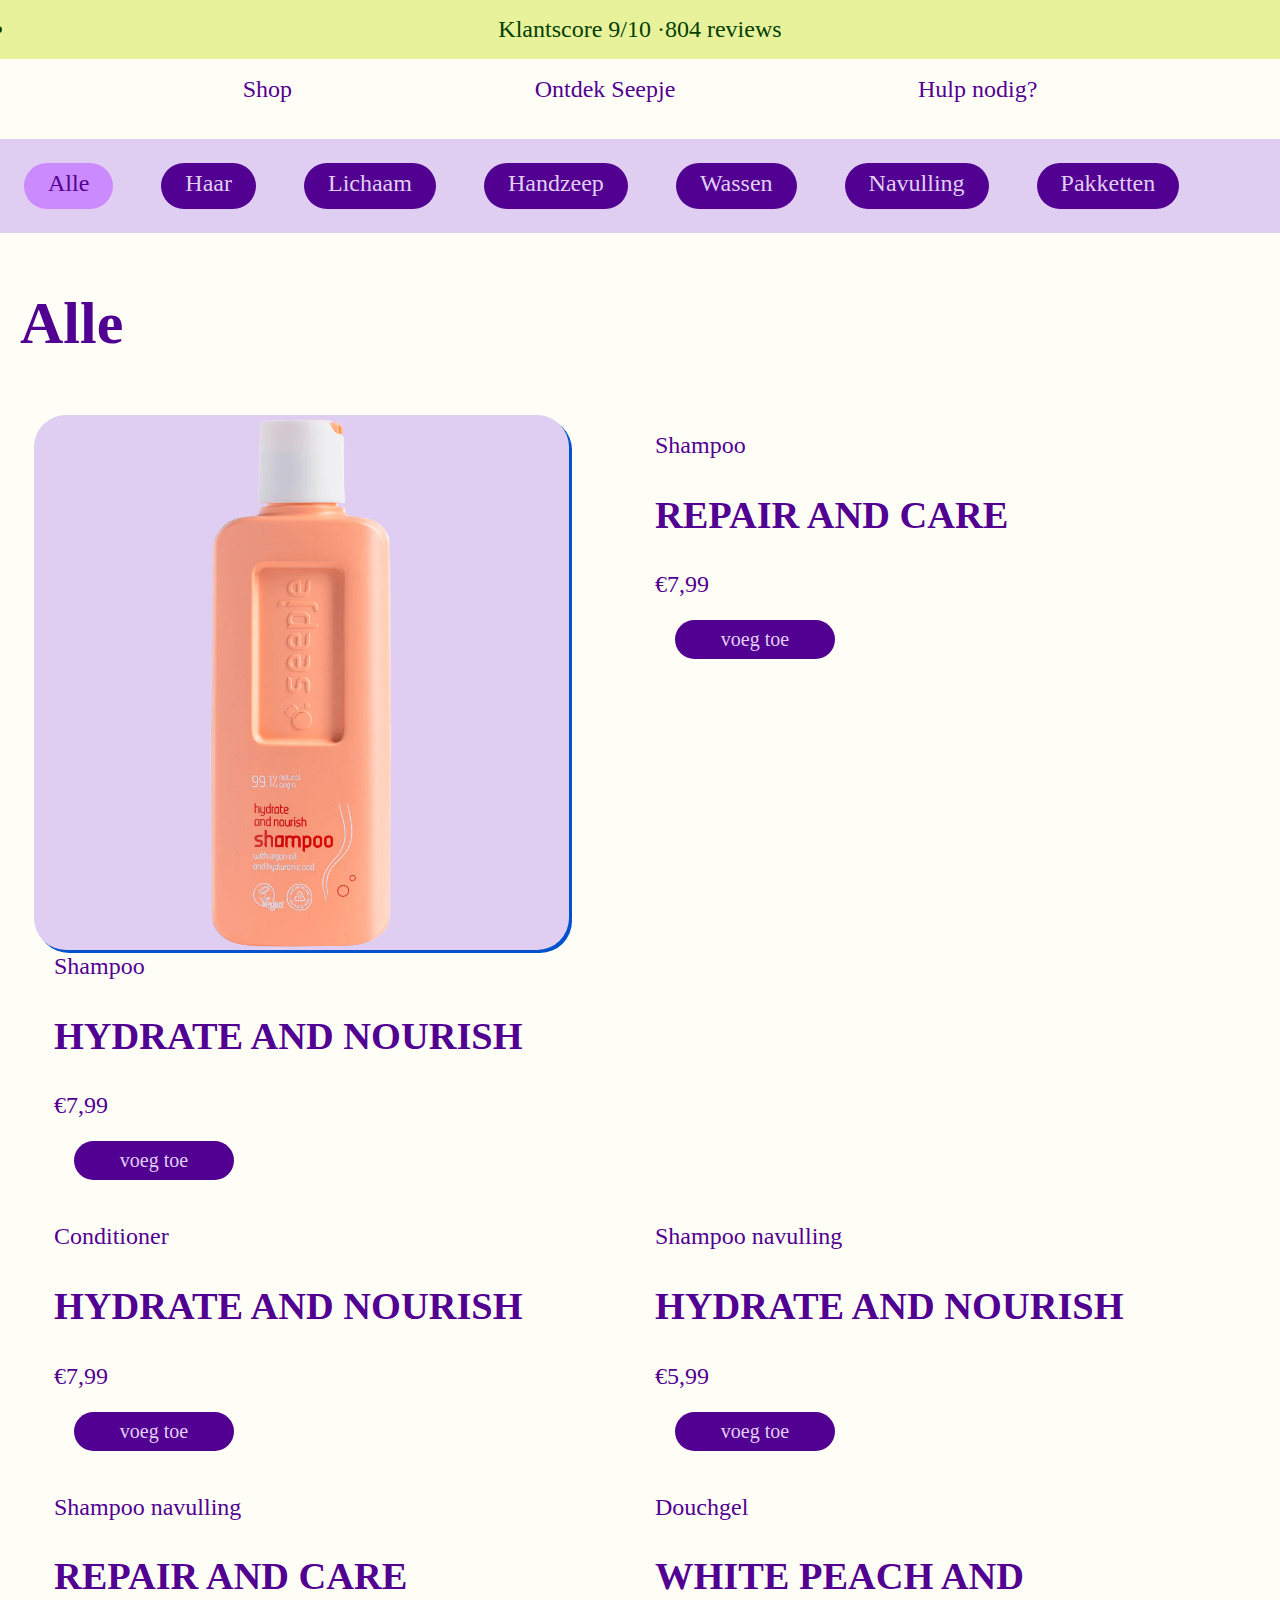
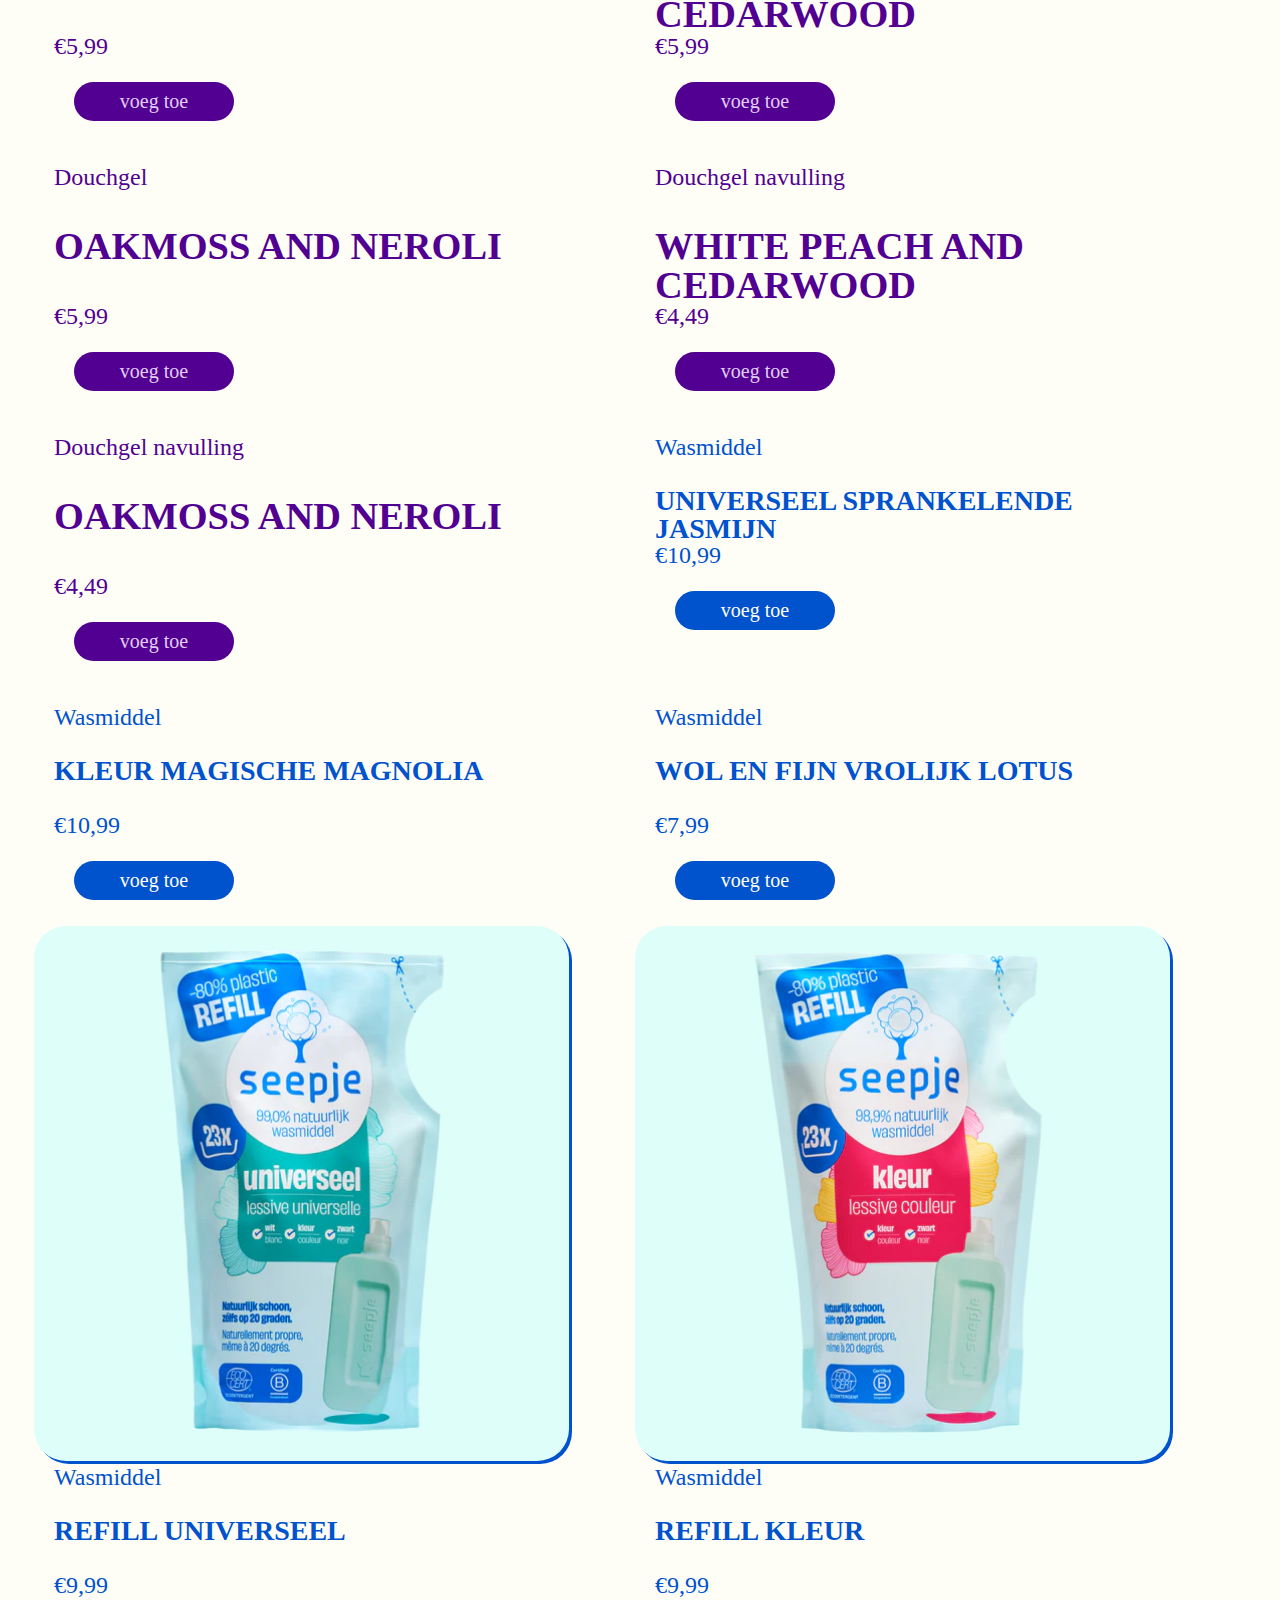
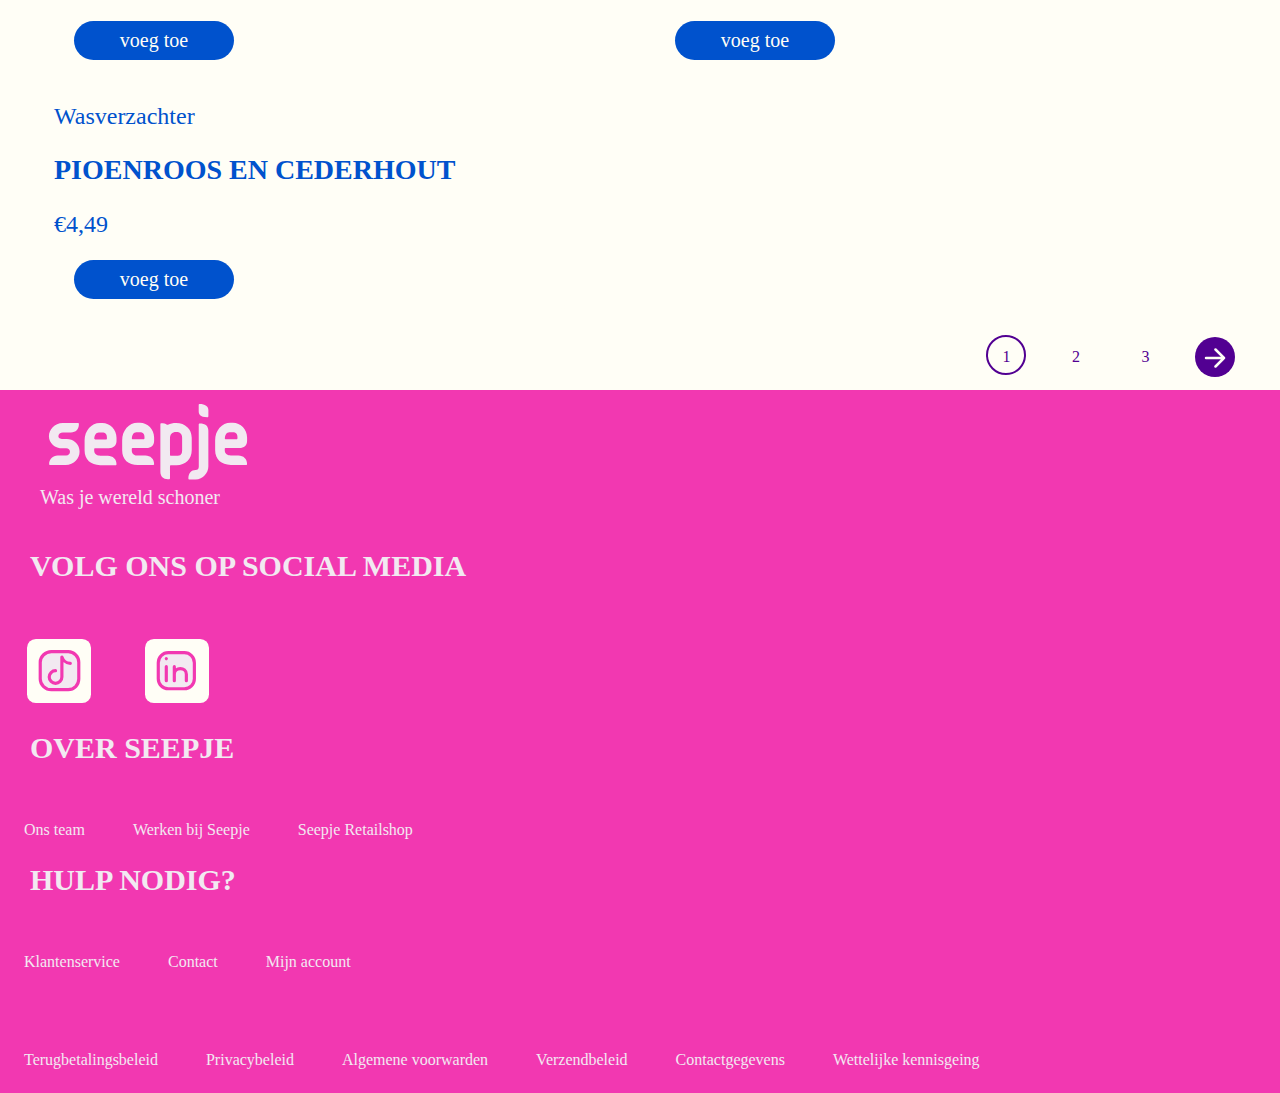
==== commit 35e73d7c: "Add files via upload" ====
--- a/shop.html
+++ b/shop.html
@@ -165,7 +165,7 @@
 			<path class="cls-1" d="m781.09,4.32c-2.74,0-4.97,2.22-4.97,4.97v31.43c0,15.73,5.34,31.8,44.89,31.8,2.74,0,4.97-2.22,4.97-4.97v-31.76c0-19.42-17.21-31.47-44.89-31.47Z"></path>
 		  </svg>
 		<p>Was je wereld schoner</p>
-		<h3>Volg ons op social media</h3>
+		<h3>VOLG ONS OP SOCIAL MEDIA</h3>
 		<ul>
 			<li><svg xmlns="http://www.w3.org/2000/svg" width="64" height="64" viewBox="0 0 64 64" fill="none" class="icon icon-tiktok">
 				<rect width="64" height="64" rx="8.86864" fill="#FFFEF6"></rect>
--- a/styles/style.css
+++ b/styles/style.css
@@ -32,7 +32,7 @@
 /* JOUW STYLING */
 /****************/
 
-svg{
+header svg{
   position: relative;
   width: 35px;
   color: #520092;
@@ -105,10 +105,6 @@
   width: 100px;
 }
 
-footer {
-  background-color: #f238b1;
-}
-
 h3,
 h2,
 h1 {
@@ -254,51 +250,6 @@
   margin: 1em;
   border-radius: 2em;
 }
-
-
-
-/* footer */
-
-footer h2,footer h3, footer p, footer ul{
-color: #f2e9f1;
-}
-
-footer ul li{
-  font-family: Helvetica-Light;
-  margin: 1.5em;
-  list-style-type: none;
-}
-
-footer > ul{
-  display: flex;
-  flex-wrap: wrap;
-  margin-top: 2em;
-}
-
-footer svg{
-  color: #f238b1;
-  width: 200px;
-  display: flex;
-}
-
-footer svg:first-of-type{
-  width: 200px;
-  fill: #f2e9f1;
-  margin: 3em;
-}
-
-footer section{
-  display: flex;
-}
-
-footer section article{
-  display: inline-block;
-}
-
-footer h3{
-  display: inline;
-}
-
 
 
 
@@ -515,6 +466,105 @@
 
 
 
+/* ************ */
+/*    footer    */
+/* ************ */
+
+
+footer {
+  background-color: #f238b1;
+}
+
+footer h2,footer h3, footer p, footer ul{
+color: #f2e9f1;
+}
+
+footer h3{
+  display: inline;
+  margin-left: 1em;
+  font-size: 30px;
+
+}
+
+footer ul li{
+  font-family: Helvetica-Light;
+  margin: 1.5em;
+  list-style-type: none;
+}
+
+footer > ul{
+  display: flex;
+  flex-wrap: wrap;
+  margin-top: 2em;
+}
+
+footer svg{
+  color: #f238b1;
+  display: inline;
+  margin: 0;
+  padding: 0;
+}
+
+footer > svg{
+  width: 200px;
+  fill: #f2e9f1;
+  margin-left: 3em;
+}
+
+footer > p{
+  margin-top: -2em;
+  margin-left: 2em;
+  margin-bottom: 2em;
+}
+
+footer li svg{
+  fill: #f2e9f1;
+  width: 70px;
+  display: inline;
+}
+
+footer section article:first-of-type ul{
+  display: flex;
+  color: #0052CD;
+}
+
+footer section article:first-of-type ul li{
+  height: 70px;
+  margin: 1em 0em 1em .5em;
+}
+
+footer section article:first-of-type ul:first-of-type li:first-of-type{
+  margin-left: 3em;
+}
+
+footer section li{
+  margin-left:3em;
+}
+
+footer section{
+  display: flex;
+  flex-wrap:wrap;
+}
+
+footer section article{
+  flex-basis:20em;
+  flex-grow:1;
+  justify-content:center;
+  align-items:center;
+  gap:.125em;
+}
+
+footer section article:first-of-type{
+  flex-grow: 3;
+  flex-basis:30em;
+}
+
+
+
+
+
+
+
 
 @font-face {
   font-family: "obviously-narrow-black";
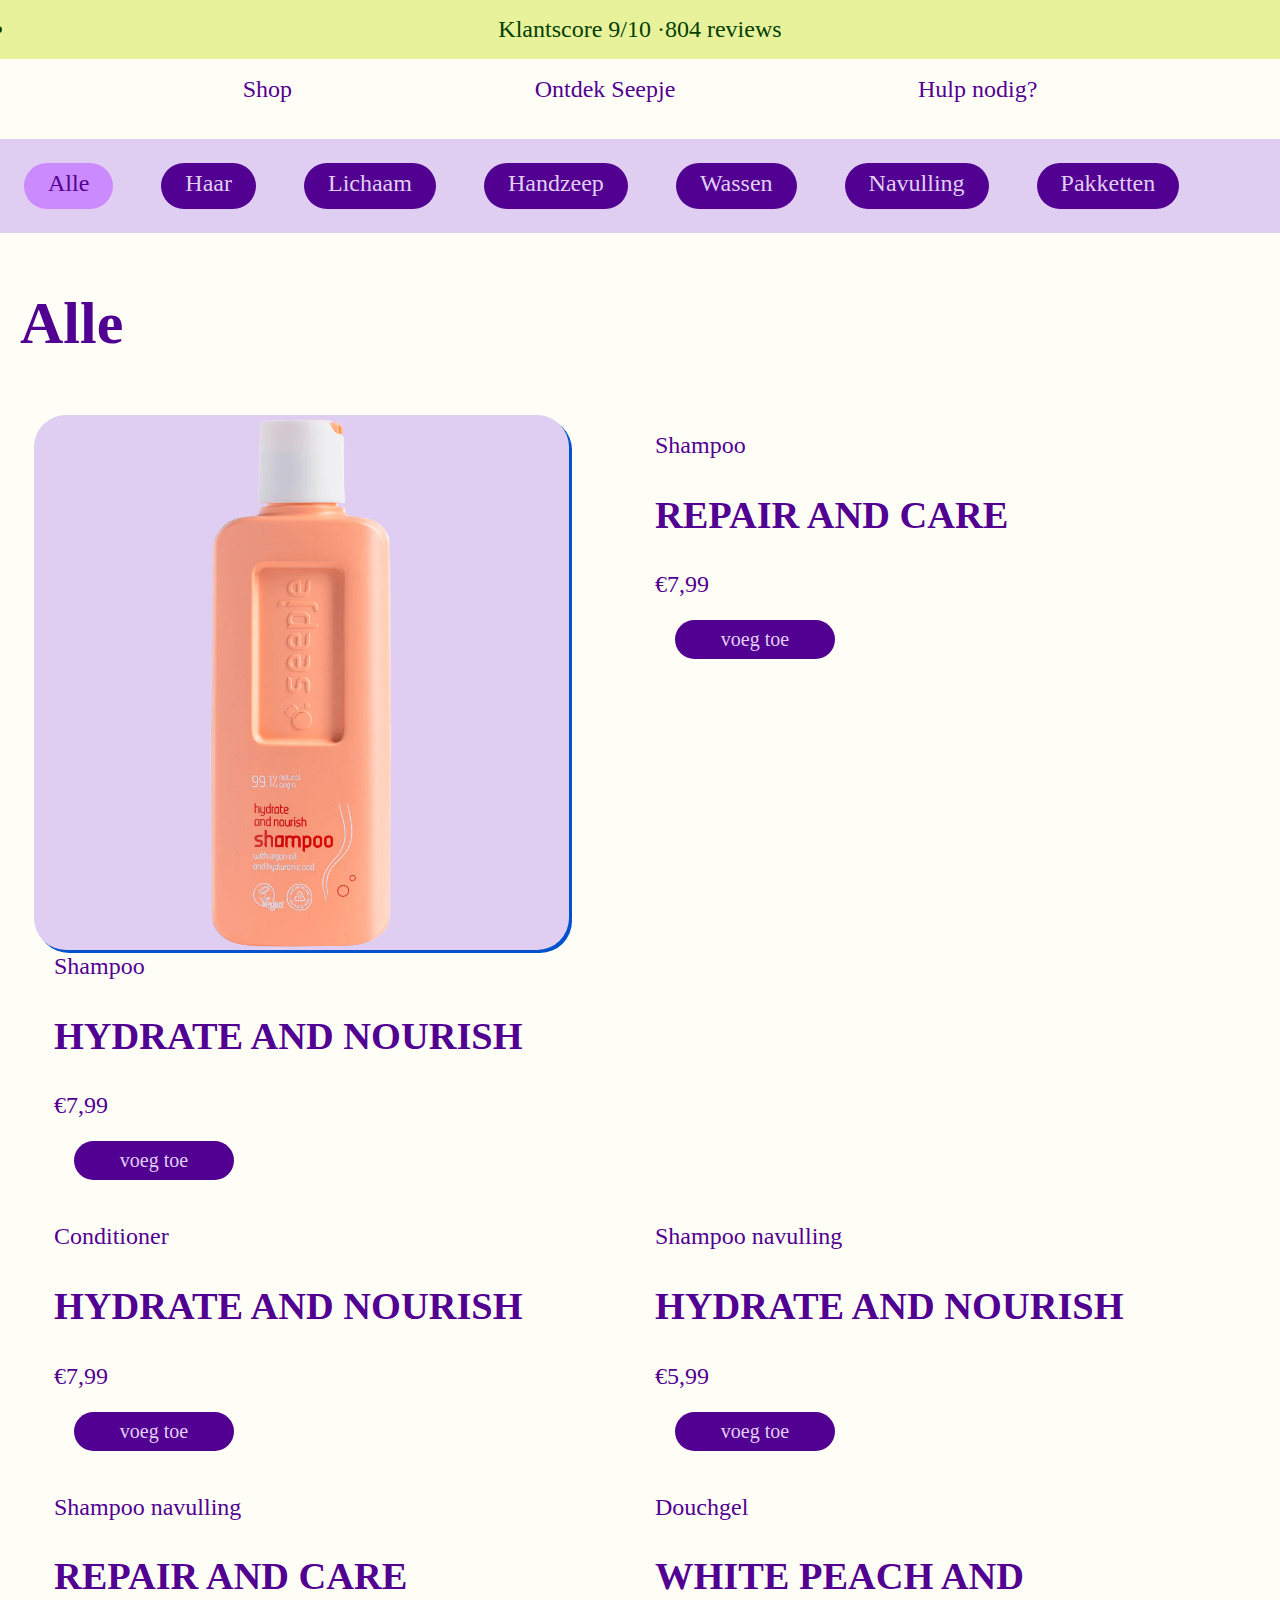
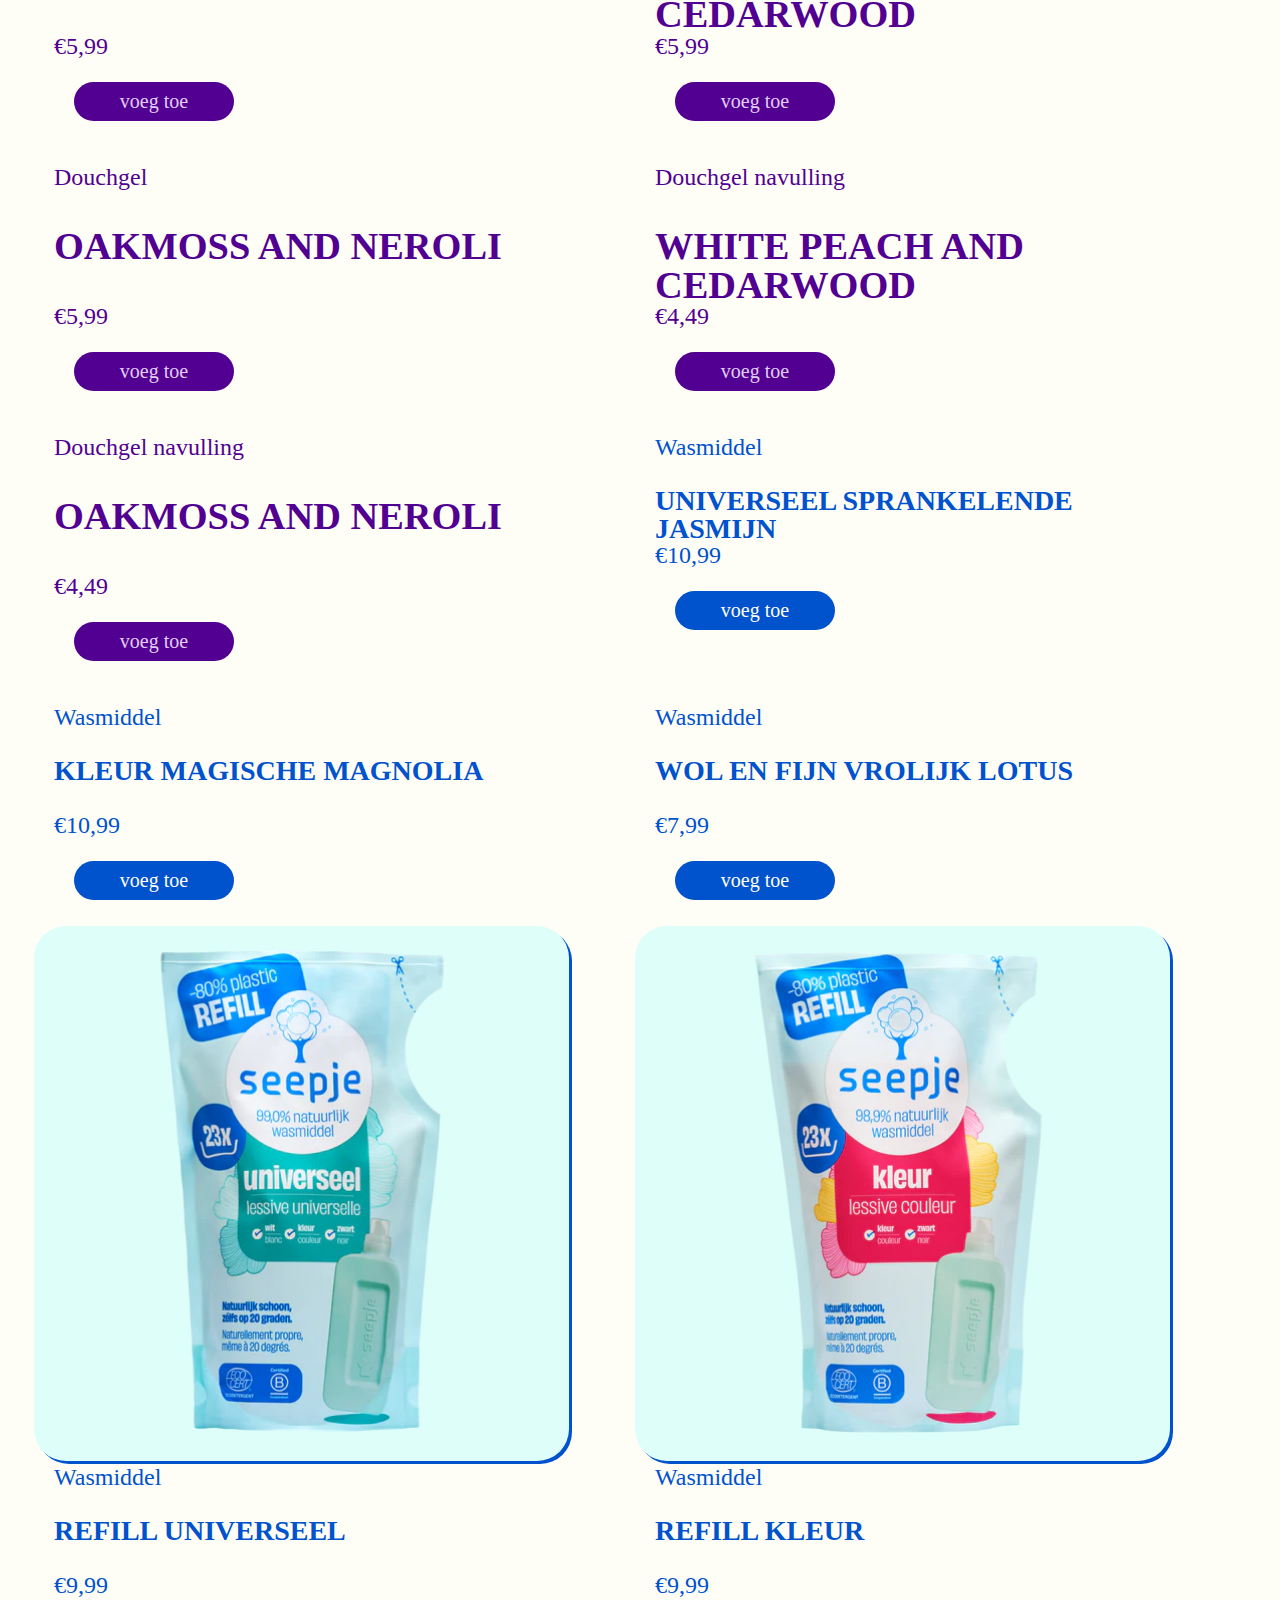
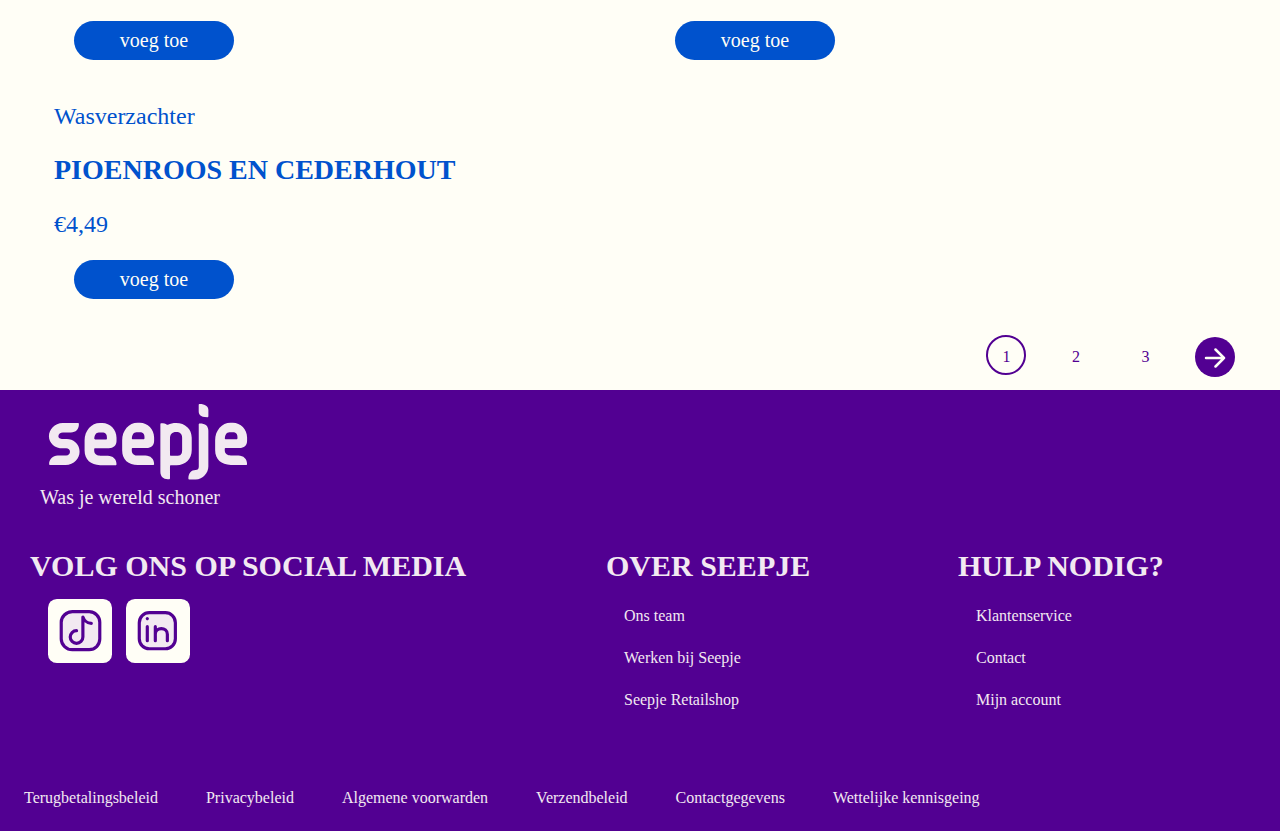
==== commit c35cfa19: "Add files via upload" ====
--- a/shop.html
+++ b/shop.html
@@ -154,7 +154,7 @@
         </ul>
     </main>
 
-    <footer>
+	<footer class="paars">
 		<svg xmlns="http://www.w3.org/2000/svg" width="250" height="132" viewBox="0 0 1030 545.4">
 			<path class="cls-1" d="m140.84,201.6c-12.08-10.51-28.06-16.52-43.83-16.52h-17.8c-9.59,0-25.69-1.91-25.69-14.65,0-10.96,9.97-18.93,23.71-18.93h40.37c26.02,0,41.55-16.27,41.55-43.51,0-2.74-2.22-4.97-4.97-4.97h-78.1c-42.7,0-71.37,34.85-71.37,67.41,0,35.22,31.34,62.8,71.37,62.8h17.31c11.81,0,19.76,7.2,19.76,17.94,0,9.66-6.9,19.43-20.09,19.43h-43.67c-24.08,0-43.69,19.52-43.69,43.51,0,2.74,2.22,4.97,4.97,4.97h79.59c44.69,0,72.36-35.25,72.36-67.91,0-25.34-11.84-40.94-21.77-49.57h-.01Z"></path>
 			<path class="cls-1" d="m303.45,178.51v3.76c0,2.74-2.22,4.97-4.97,4.97h-55.2c-2.91,0-5.22-2.54-4.95-5.44,2.31-24.56,13.42-29.95,29.19-29.95h11.37c17.19,0,24.54,7.98,24.54,26.68h.01Zm-23.88-76.31h-12.03c-44.36,0-79.12,39.52-79.12,89.98v52.4c0,45.75,31.57,75.32,80.44,75.32h79.09c2.74,0,4.97-2.22,4.97-4.97,0-25.82-18.5-43.84-45.01-43.84h-39.05c-14.97,0-30.97-6.96-30.97-26.52v-7.06c0-2.74,2.22-4.97,4.97-4.97h70.49c23.67,0,39.57-14.77,39.57-36.77v-17.31c0-42.08-32.91-76.31-73.35-76.31v.04Z"></path>
@@ -163,39 +163,47 @@
 			<path class="cls-1" d="m915.67,186.39c-2.91,0-5.22-2.54-4.95-5.44,2.31-24.56,13.42-29.95,29.19-29.95h11.37c17.21,0,24.54,7.98,24.54,26.68v3.76c0,2.74-2.22,4.97-4.97,4.97h-55.2.01Zm70.05,45.35c23.67,0,39.57-14.77,39.57-36.77v-17.31c0-42.08-32.91-76.31-73.35-76.31h-12.03c-44.36,0-79.11,39.52-79.11,89.98v52.4c0,45.75,31.57,75.32,80.43,75.32h79.09c2.74,0,4.97-2.22,4.97-4.97,0-25.82-18.5-43.84-45.01-43.84h-39.05c-14.97,0-30.97-6.96-30.97-26.51v-7.06c0-2.74,2.22-4.97,4.97-4.97h70.49v.03Z"></path>
 			<path class="cls-1" d="m781.25,105.34c-2.74,0-4.97,2.22-4.97,4.97l.33,216.21c0,12.47-5.24,18.28-16.48,18.28-22.26,0-37.2,17.65-37.2,43.92,0,2.74,2.22,4.97,4.97,4.97h32.25c38.71,0,65.69-35.39,65.69-67.15v-183.47c0-25.01-15-37.7-44.56-37.7h-.03Z"></path>
 			<path class="cls-1" d="m781.09,4.32c-2.74,0-4.97,2.22-4.97,4.97v31.43c0,15.73,5.34,31.8,44.89,31.8,2.74,0,4.97-2.22,4.97-4.97v-31.76c0-19.42-17.21-31.47-44.89-31.47Z"></path>
-		  </svg>
+		</svg>
 		<p>Was je wereld schoner</p>
-		<h3>VOLG ONS OP SOCIAL MEDIA</h3>
-		<ul>
-			<li><svg xmlns="http://www.w3.org/2000/svg" width="64" height="64" viewBox="0 0 64 64" fill="none" class="icon icon-tiktok">
-				<rect width="64" height="64" rx="8.86864" fill="#FFFEF6"></rect>
-				<g transform="translate(22 22)">
-				  <path d="M29.7795 1.22729V18.12C29.7795 23.9509 25.0525 28.6779 19.2216 28.6779H2.32886C-3.49794 28.6779 -8.771 23.9509 -8.771 18.12V1.22729C-8.771 -4.60362 -3.49794 -9.33057 2.32886 -9.33057H19.2216C25.0525 -9.33057 29.7795 -4.60362 29.7795 1.22729Z" stroke="currentColor" stroke-width="3.16737" stroke-linecap="round" stroke-linejoin="round"></path>
-				  <path d="M6.552 9.67358C3.05348 9.67358 0.217285 12.5097 0.217285 16.0084C0.217285 19.5071 3.05348 22.3431 6.552 22.3431C10.0507 22.3431 12.8868 19.5071 12.8868 16.0084V-3.99585C13.5906 -1.88428 16.2653 2.33894 21.3331 2.33894" stroke="currentColor" stroke-width="3.16737" stroke-linecap="round" stroke-linejoin="round"></path>
-				</g>
-			  </svg></li>
-			<li><svg xmlns="http://www.w3.org/2000/svg" width="64" height="64" viewBox="0 0 64 64" fill="none" class="icon icon-linkedin">
-				<rect width="64" height="64" rx="8.86864" fill="#FFFEF6"></rect>
-				<g transform="translate(23 23)">
-				  <path d="M26.3805 0.650116V16.6982C26.3805 22.2375 21.8899 26.7282 16.3505 26.7282H0.30249C-5.23694 26.7282 -9.72754 22.2375 -9.72754 16.6982V0.650116C-9.72754 -4.88927 -5.23694 -9.37988 0.30249 -9.37988H16.3505C21.8899 -9.37988 26.3805 -4.88927 26.3805 0.650116Z" stroke="currentColor" stroke-width="3.16737" stroke-linecap="round" stroke-linejoin="round"></path>
-				  <path d="M-1.70358 18.7044V11.6834V4.6624" stroke="currentColor" stroke-width="3.16737" stroke-linecap="round" stroke-linejoin="round"></path>
-				  <path d="M6.31982 18.7044V12.1849M6.31982 12.1849V4.6624M6.31982 12.1849C6.31982 4.6624 18.3558 4.6624 18.3558 12.1849V18.7044" stroke="currentColor" stroke-width="3.16737" stroke-linecap="round" stroke-linejoin="round"></path>
-				  <path d="M-1.70358 -3.33594L-1.68358 -3.35825" stroke="currentColor" stroke-width="3.16737" stroke-linecap="round" stroke-linejoin="round"></path>
-				</g>
-			  </svg></li>
-		</ul>
-		<h3>OVER SEEPJE</h3>
-		<ul>
-		    <li>Ons team</li>
-		    <li>Werken bij Seepje</li>
-			<li>Seepje Retailshop</li>
-	    </ul>
+		<section>
+		    <article>
+		        <h3>VOLG ONS OP SOCIAL MEDIA</h3>
+		        <ul>
+			        <li><svg xmlns="http://www.w3.org/2000/svg">
+				        <rect width="64" height="64" rx="8.86864" fill="#FFFEF6"></rect>
+				        <g transform="translate(22 22)">
+				        <path d="M29.7795 1.22729V18.12C29.7795 23.9509 25.0525 28.6779 19.2216 28.6779H2.32886C-3.49794 28.6779 -8.771 23.9509 -8.771 18.12V1.22729C-8.771 -4.60362 -3.49794 -9.33057 2.32886 -9.33057H19.2216C25.0525 -9.33057 29.7795 -4.60362 29.7795 1.22729Z" stroke="currentColor" stroke-width="3.16737" stroke-linecap="round" stroke-linejoin="round"></path>
+				        <path d="M6.552 9.67358C3.05348 9.67358 0.217285 12.5097 0.217285 16.0084C0.217285 19.5071 3.05348 22.3431 6.552 22.3431C10.0507 22.3431 12.8868 19.5071 12.8868 16.0084V-3.99585C13.5906 -1.88428 16.2653 2.33894 21.3331 2.33894" stroke="currentColor" stroke-width="3.16737" stroke-linecap="round" stroke-linejoin="round"></path>
+				        </g>
+			        </svg></li>
+			        <li><svg xmlns="http://www.w3.org/2000/svg">
+				        <rect width="64" height="64" rx="8.86864" fill="#FFFEF6"></rect>
+				        <g transform="translate(23 23)">
+				        <path d="M26.3805 0.650116V16.6982C26.3805 22.2375 21.8899 26.7282 16.3505 26.7282H0.30249C-5.23694 26.7282 -9.72754 22.2375 -9.72754 16.6982V0.650116C-9.72754 -4.88927 -5.23694 -9.37988 0.30249 -9.37988H16.3505C21.8899 -9.37988 26.3805 -4.88927 26.3805 0.650116Z" stroke="currentColor" stroke-width="3.16737" stroke-linecap="round" stroke-linejoin="round"></path>
+				        <path d="M-1.70358 18.7044V11.6834V4.6624" stroke="currentColor" stroke-width="3.16737" stroke-linecap="round" stroke-linejoin="round"></path>
+				        <path d="M6.31982 18.7044V12.1849M6.31982 12.1849V4.6624M6.31982 12.1849C6.31982 4.6624 18.3558 4.6624 18.3558 12.1849V18.7044" stroke="currentColor" stroke-width="3.16737" stroke-linecap="round" stroke-linejoin="round"></path>
+				        <path d="M-1.70358 -3.33594L-1.68358 -3.35825" stroke="currentColor" stroke-width="3.16737" stroke-linecap="round" stroke-linejoin="round"></path>
+				        </g>
+			        </svg></li>
+		        </ul>
+	        </article>
+	        <article>
+		        <h3>OVER SEEPJE</h3>
+		        <ul>
+		            <li>Ons team</li>
+		            <li>Werken bij Seepje</li>
+			        <li>Seepje Retailshop</li>
+	            </ul>
+	        </article>
+	        <article>
 		<h3>HULP NODIG?</h3>
 		<ul>
 			<li>Klantenservice</li>
 			<li>Contact</li>
 			<Li>Mijn account</Li>
 		</ul>
+	</article>
+</section>
 		<ul>
 			<li>Terugbetalingsbeleid</li>
 			<li>Privacybeleid</li>
--- a/styles/style.css
+++ b/styles/style.css
@@ -136,6 +136,44 @@
   margin-left: 20px;
   margin-bottom: 1em;
 }
+
+
+
+/* ************* */
+/*  hambureger   */
+/* ************* */
+
+
+.toon-menu{
+  transform: translateX(0%);
+}
+
+nav{
+  background-color: #FFFEF6;
+  width: 40em;
+  height: 70em;
+  transform: translateX(-100%);
+  position: absolute;
+  transition: 0.3s;
+  z-index: 2;
+}
+
+.verdwijn{
+  display: none;
+  position: relative;
+  bottom: 0.5em;
+  height: 3em;
+}
+
+.weg{
+  display: block;
+  position: relative;
+  bottom: 0.5em;
+  height: 3em;
+}
+
+
+
 
 
 /* ************* */
@@ -559,6 +597,13 @@
   flex-basis:30em;
 }
 
+.paars{
+  background-color: #520092;
+}
+
+.paars svg{
+  color: #520092;
+}
 
 
 
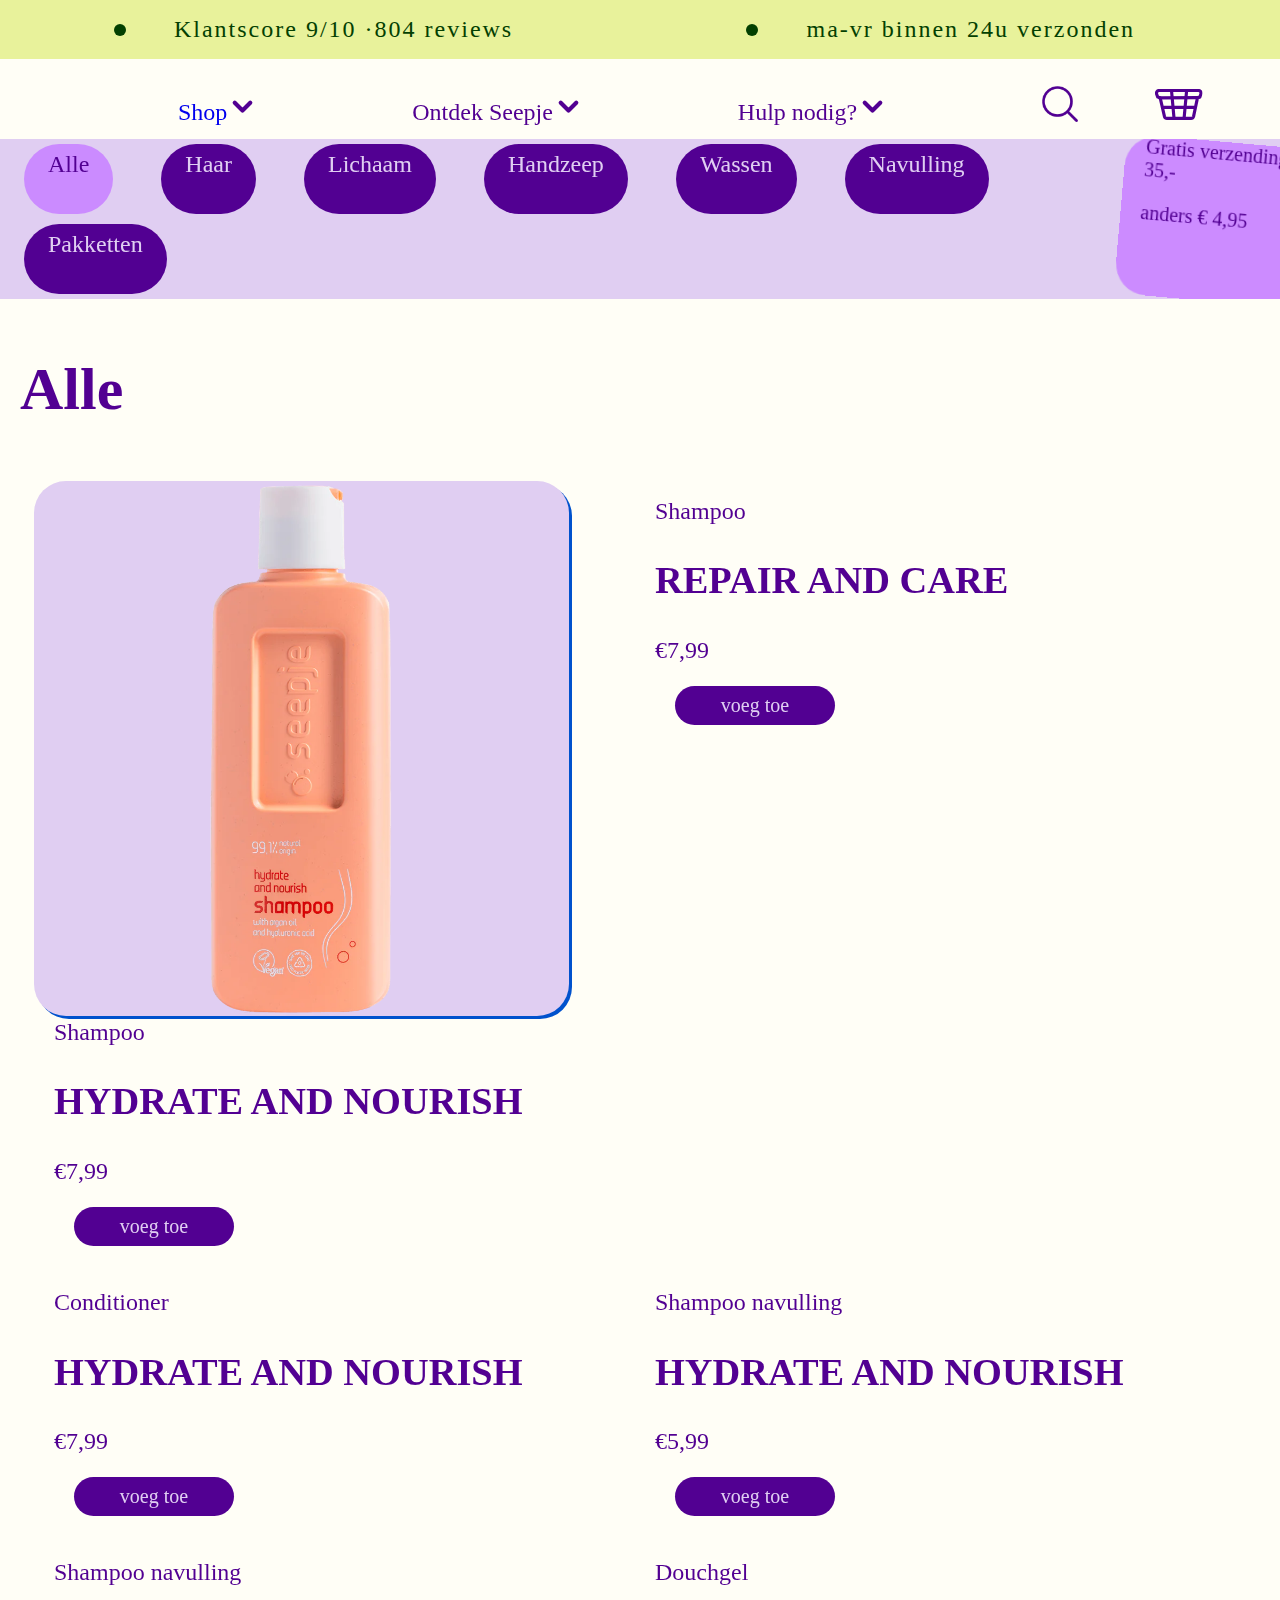
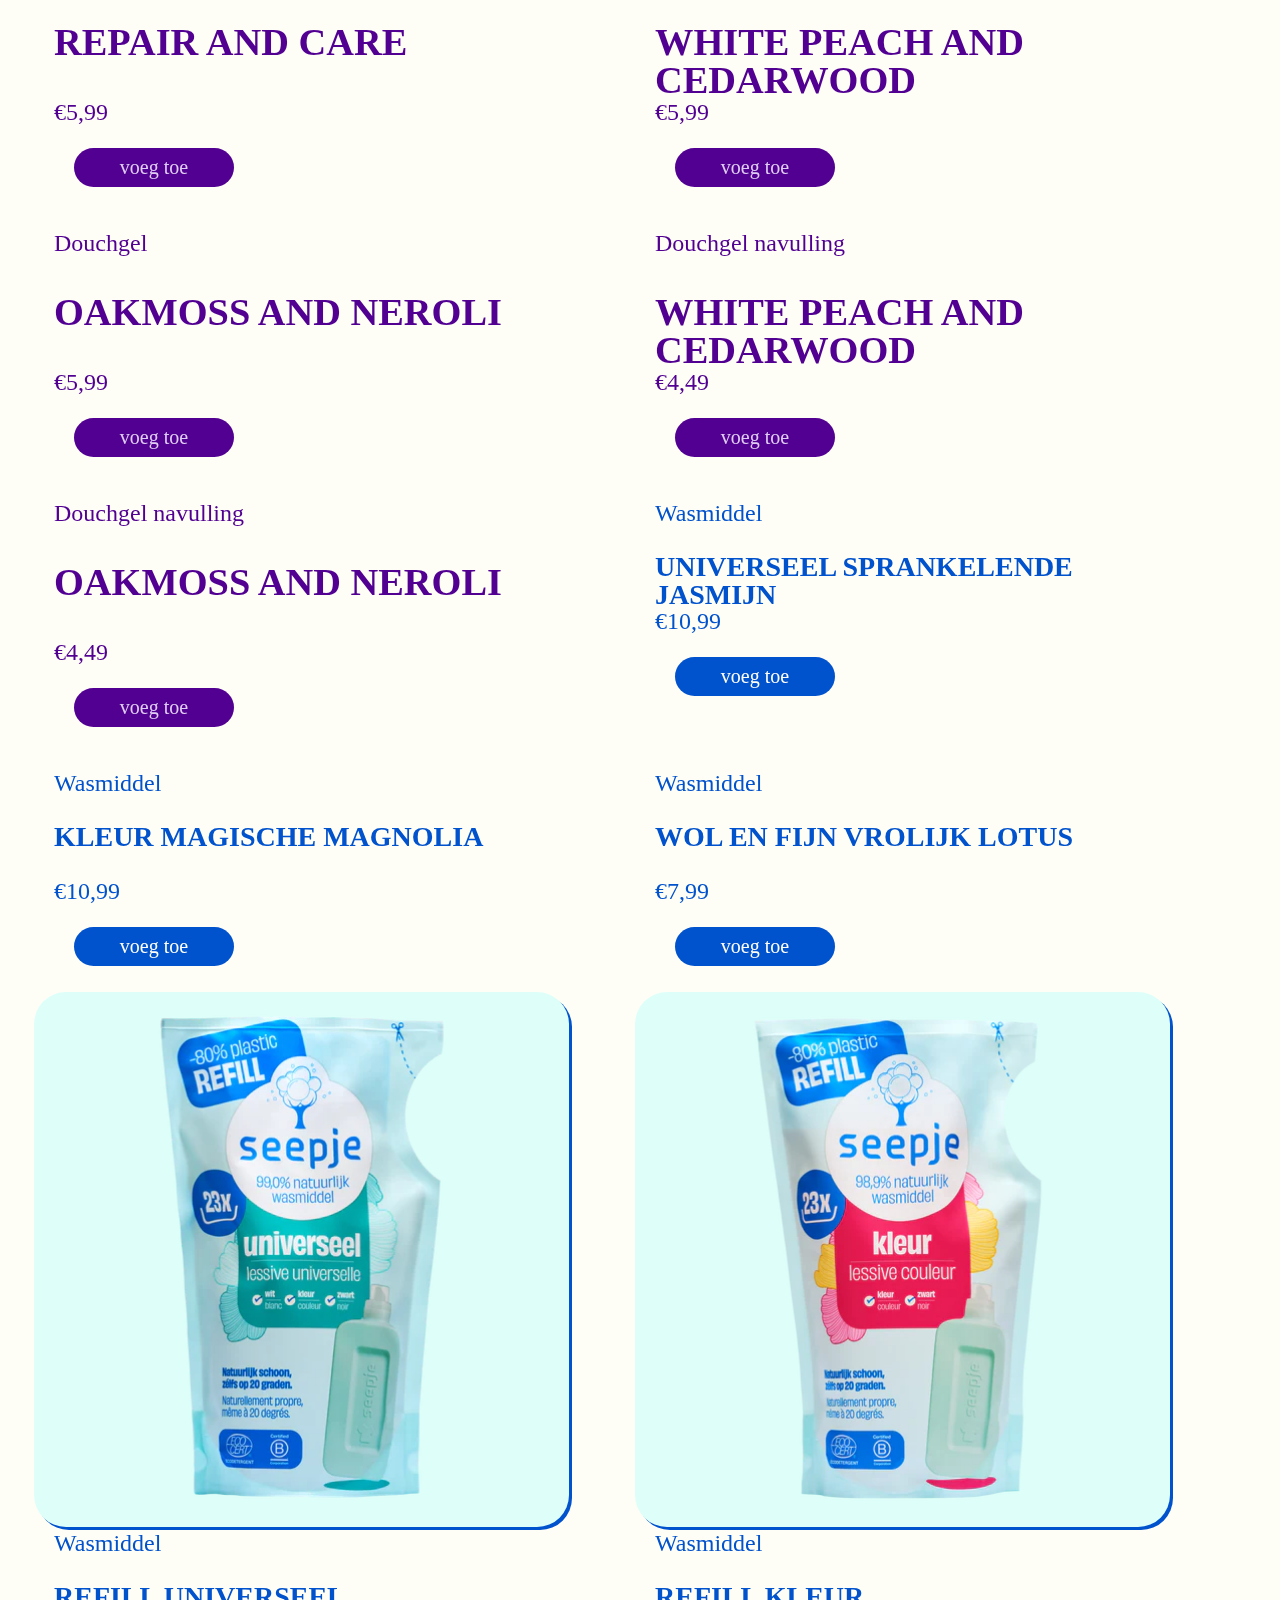
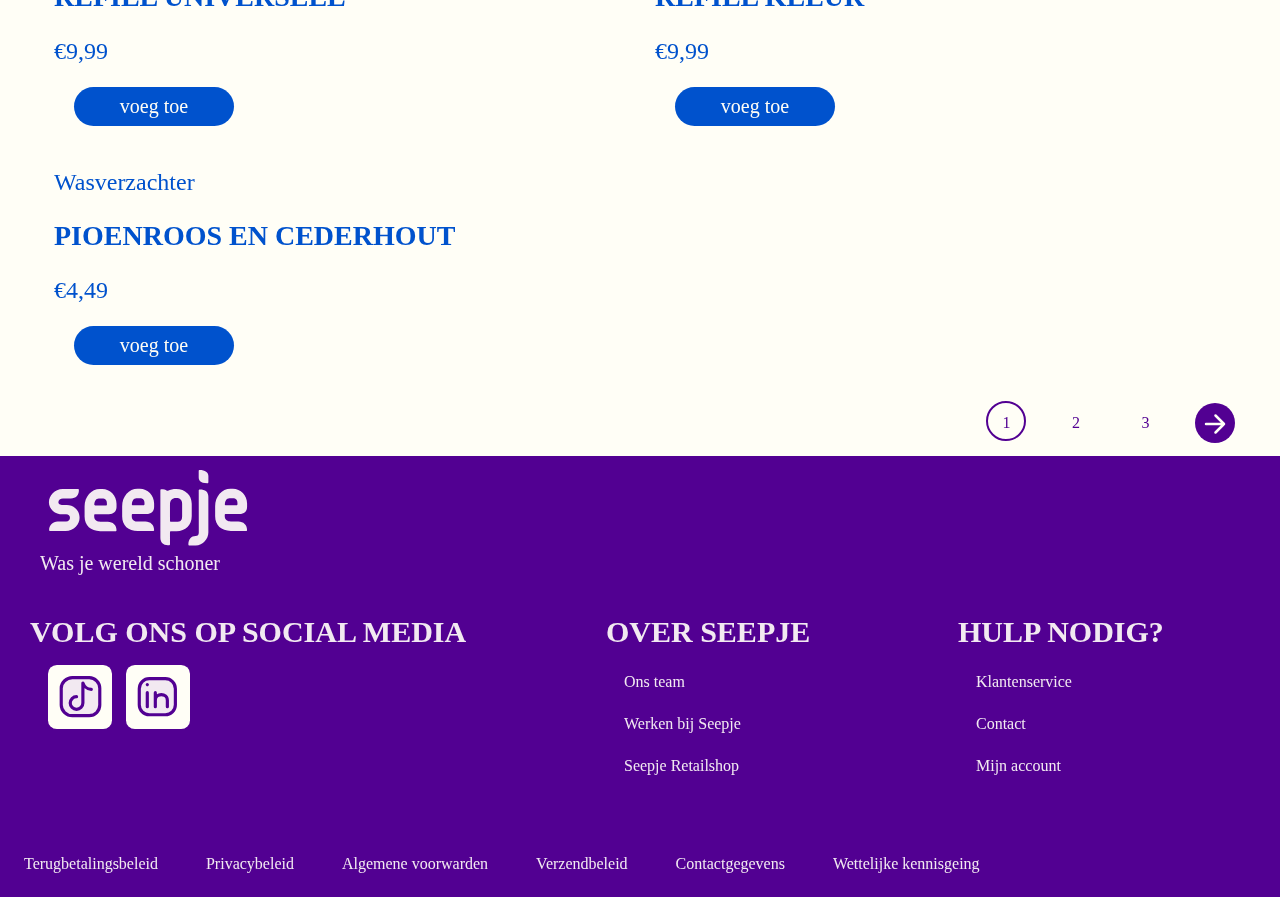
==== commit bfad56f6: "Add files via upload" ====
--- a/shop.html
+++ b/shop.html
@@ -15,13 +15,44 @@
         <li>ma-vr binnen 24u verzonden</li>
     </ul>
     <header>
-        <ul>
+		<ul>
 		    <li><a href="./index.html"><img src="https://seepje.com/cdn/shop/files/Logo_1.svg?v=1713769468&width=100" alt=""></a></li>
-		    <li>Shop</li>
-		    <li>Ontdek Seepje</li>
-		    <li>Hulp nodig?</li>
+		    <li><a href="./shop.html">Shop</a><svg xmlns="http://www.w3.org/2000/svg" width="31" height="32" viewBox="0 0 31 32" fill="none" class="icon icon-caret">
+				<path d="M23.25 14.75L15.5 22.5L7.75 14.75" stroke="currentColor" stroke-width="4.23" stroke-linecap="round" stroke-linejoin="round"></path>
+			  </svg></li>
+		    <li>Ontdek Seepje<svg xmlns="http://www.w3.org/2000/svg" width="31" height="32" viewBox="0 0 31 32" fill="none" class="icon icon-caret">
+				<path d="M23.25 14.75L15.5 22.5L7.75 14.75" stroke="currentColor" stroke-width="4.23" stroke-linecap="round" stroke-linejoin="round"></path>
+			  </svg></li>
+		    <li>Hulp nodig?<svg xmlns="http://www.w3.org/2000/svg" width="31" height="32" viewBox="0 0 31 32" fill="none" class="icon icon-caret">
+				<path d="M23.25 14.75L15.5 22.5L7.75 14.75" stroke="currentColor" stroke-width="4.23" stroke-linecap="round" stroke-linejoin="round"></path>
+			  </svg></li>
+			<li><img src="./images/4092559-magnifier-mobile-ui-search-ui-website-zoom_114034.png"</li>
+			<li><svg xmlns="http://www.w3.org/2000/svg" width="38" height="25" viewBox="0 0 38 25" fill="none">
+				<g clip-path="url(#clip0_3821_3383)">
+				  <path d="M28.569 23.2811H9.44341C8.57406 23.2811 7.81339 22.7377 7.51998 21.9119L4.05348 6.88308L2.13005 6.36147L1.27157 3.88384C0.815168 2.56896 1.79318 1.18887 3.195 1.18887H34.4262C35.7954 1.18887 36.7734 2.52549 36.3605 3.82951L35.5346 6.4484L33.6655 6.85048L30.5033 21.8684C30.2316 22.716 29.4492 23.2811 28.569 23.2811Z" stroke="currentColor" stroke-width="2.5" stroke-linecap="round" stroke-linejoin="round"></path>
+				  <path d="M13.0947 1.54756L15.0508 23.0095" stroke="currentColor" stroke-width="2.5" stroke-linecap="round" stroke-linejoin="round"></path>
+				  <path d="M25.0044 1.54756L23.0483 23.0095" stroke="currentColor" stroke-width="2.5" stroke-linecap="round" stroke-linejoin="round"></path>
+				  <path d="M3.521 6.99182L33.6546 6.85056" stroke="currentColor" stroke-width="2.5" stroke-linecap="round" stroke-linejoin="round"></path>
+				  <path d="M6.82422 14.6095H31.0463" stroke="currentColor" stroke-width="2.5" stroke-linecap="round" stroke-linejoin="round"></path>
+				</g>
+				<defs>
+				  <clipPath id="clip0_3821_3383">
+					<rect width="37.61" height="24.4177" fill="white" transform="translate(0 0.0261536)"></rect>
+				  </clipPath>
+				</defs>
+			  </svg>  </li>
+			<li>
+				<svg class="weg" xmlns="http://www.w3.org/2000/svg" aria-hidden="true" focusable="false" class="icon icon-hamburger" fill="none" viewBox="0 0 18 16">
+				    <path d="M1 .5a.5.5 0 100 1h15.71a.5.5 0 000-1H1zM.5 8a.5.5 0 01.5-.5h15.71a.5.5 0 010 1H1A.5.5 0 01.5 8zm0 7a.5.5 0 01.5-.5h15.71a.5.5 0 010 1H1a.5.5 0 01-.5-.5z" fill="currentColor">
+			        </path>
+				</svg>
+			    <svg class="verdwijn" xmlns="http://www.w3.org/2000/svg" width="14" height="13" viewBox="0 0 14 13" fill="none" class="icon icon-close">
+				    <path d="M1.75 1.25L12.25 11.75" stroke="currentColor" stroke-width="2.5" stroke-linecap="round" stroke-linejoin="round"></path>
+				    <path d="M12.25 1.25L1.75 11.75" stroke="currentColor" stroke-width="2.5" stroke-linecap="round" stroke-linejoin="round"></path>
+			    </svg>
+			</li>
 	    </ul>
-    </header>
+	</header>
 
     <main>
         <section class="shop-catagorie">
@@ -34,6 +65,10 @@
                 <li>Navulling</li>
                 <li>Pakketten</li>
             </ul>
+            <div>
+                <p>Gratis verzending vanaf € 35,-</p>
+                <p>anders € 4,95</p>
+            </div>
         </section>
         <h1>Alle</h1>
         <section>
--- a/styles/style.css
+++ b/styles/style.css
@@ -28,15 +28,12 @@
 }
 
 
+
 /****************/
 /* JOUW STYLING */
 /****************/
 
-header svg{
-  position: relative;
-  width: 35px;
-  color: #520092;
-}
+
 
 a svg{
   color: #034001;
@@ -70,40 +67,33 @@
 
 body > ul >li{
 	font-family: Helvetica-Light;
-	list-style: disc;
+	list-style: none;
 	color: #034001;
 	font-size: 24px;
   min-width: 100%;
   scroll-snap-align: center;
-}
-
-header {
-  background-color: #FFFEF6;
-  z-index: 2;
-}
-
-header ul {
-  display: flex;
-  list-style: none;
-  height: 5em;
+  letter-spacing: 2px;
+  position: relative;
+  display: flex;
+  align-items: center;
+  justify-content: center;
+}
+
+body > ul > li::before{
+  content: "";
+  background-color: #034001;
+  width: 12px;
+  height: 12px;
+  border-radius: 50%;
+  flex-shrink: 0;
+  margin-right: 2em;
 }
 
 ul a {
   text-decoration: none;
 }
 
-header li {
-  flex-grow: 1;
-  justify-content: center;
-  font-family: obviously-narrow-black;
-  font-size: 24px;
-  color: #520092;
-  margin-top: .7em;
-}
-
-header ul img {
-  width: 100px;
-}
+
 
 h3,
 h2,
@@ -144,6 +134,78 @@
 /* ************* */
 
 
+
+header svg{
+  position: relative;
+  color: #520092;
+}
+
+header li {
+  flex-grow: 1;
+  justify-content: center;
+  font-family: obviously-narrow-black;
+  font-size: 24px;
+  color: #520092;
+  margin-top: .7em;
+}
+
+header ul img {
+  width: 100px;
+}
+
+header {
+  background-color: #FFFEF6;
+  z-index: 2;
+}
+
+header ul {
+  display: flex;
+  list-style: none;
+  height: 5em;
+  align-items: center;
+  justify-content: center;
+}
+
+header ul li:first-of-type{
+  margin-left: 1em;
+  flex-grow: 2;
+}
+
+header ul li:nth-of-type(2){
+  flex-grow: 2;
+}
+
+header ul li:nth-of-type(3){
+  flex-grow: 2;
+}
+
+header ul li:nth-of-type(4){
+  flex-grow: 2;
+}
+
+header ul li:nth-of-type(5) img{
+  width: 1.5em;
+  flex-grow: 1;
+}
+
+header ul li:nth-of-type(6) svg{
+  width: 2em;
+  height: auto;
+  flex-grow: 1;
+}
+
+header ul li:nth-of-type(7) svg:first-of-type{
+  width: 2em;
+  height: auto;
+  flex-grow: 1;
+}
+
+header ul li:nth-of-type(7) svg:nth-of-type(2){
+  width: 2em;
+  height: auto;
+  flex-grow: 1;
+}
+
 .toon-menu{
   transform: translateX(0%);
 }
@@ -179,6 +241,8 @@
 /* ************* */
 /*  home pagina  */
 /* ************* */
+
+
 
 .shop-catagorie ul{
   display: flex;
@@ -336,6 +400,14 @@
   background-color: #CB8BFF;
   color: #520092;
   transition: all .3s;
+}
+
+.shop-catagorie div{
+  /* display: none; */
+  background-color: #cc8bff;
+  border-radius: 2em;
+  transform: rotate(5deg) translateY(-2px) translateX(70px);
+  z-index: 1;
 }
 
 
@@ -611,6 +683,51 @@
 
 
 
+@media (min-width: 990px ) {
+  body > ul >li{
+    min-width: 40%;
+    margin-left: 2em;
+  }
+
+  header ul li:last-of-type{
+    display: none;
+  }
+}
+
+@media (max-width: 990px){
+  header ul li:nth-of-type(2){
+    display: none;
+  }
+  header ul li:nth-of-type(3){
+    display: none;
+  }
+  header ul li:nth-of-type(4){
+    display: none;
+  }
+}
+
+@media (min-width: 750px){
+  .shop-catagorie ul{
+    display: flex;
+    flex-wrap: wrap;
+  }
+
+  .shop-catagorie ul li{
+    margin-top: 0.2em;
+    margin-bottom: 0.2em;
+  }
+
+  .shop-catagorie{
+    height: 10em;
+  }
+
+  .shop-catagorie div{
+    display: block;
+  }
+}
+
+
+
 @font-face {
   font-family: "obviously-narrow-black";
   src: url("https://cdn.shopify.com/s/files/1/0680/9832/6759/files/Obviously-NarrowBlack.woff?v=1719230879");
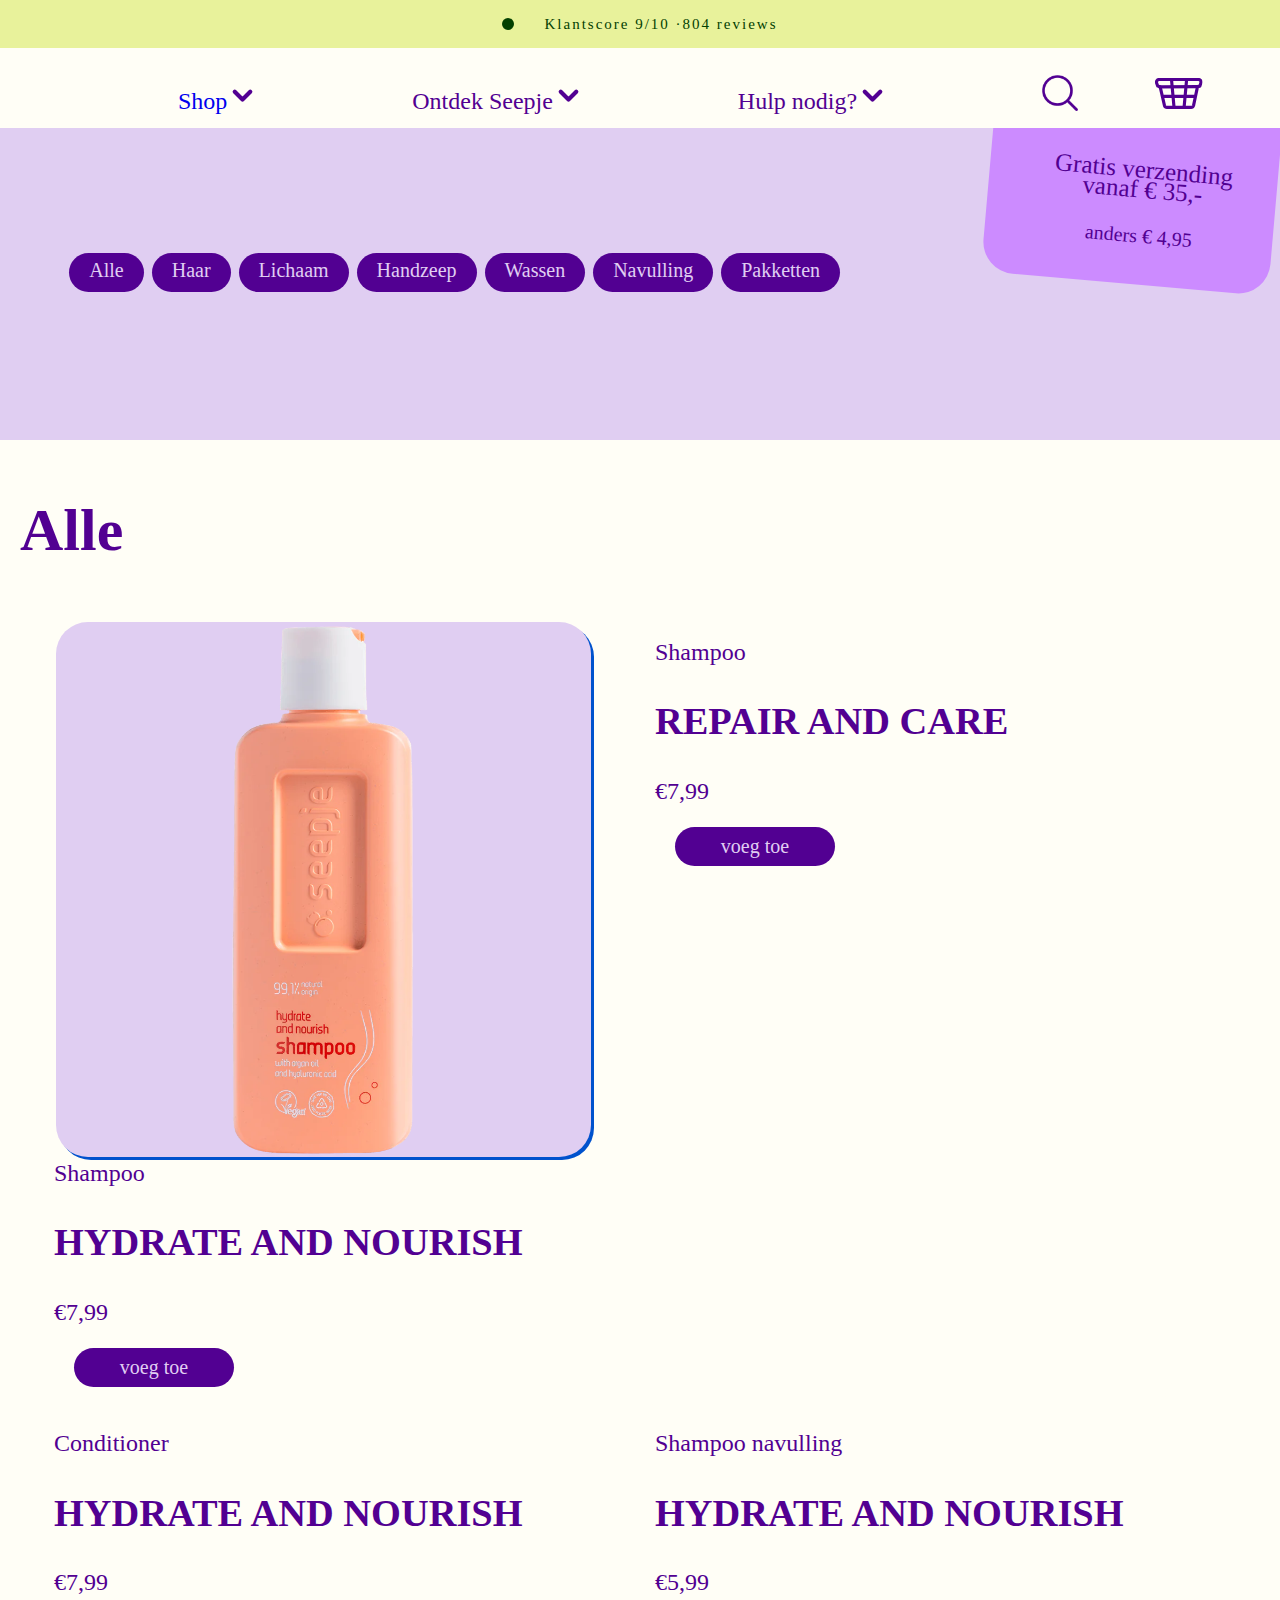
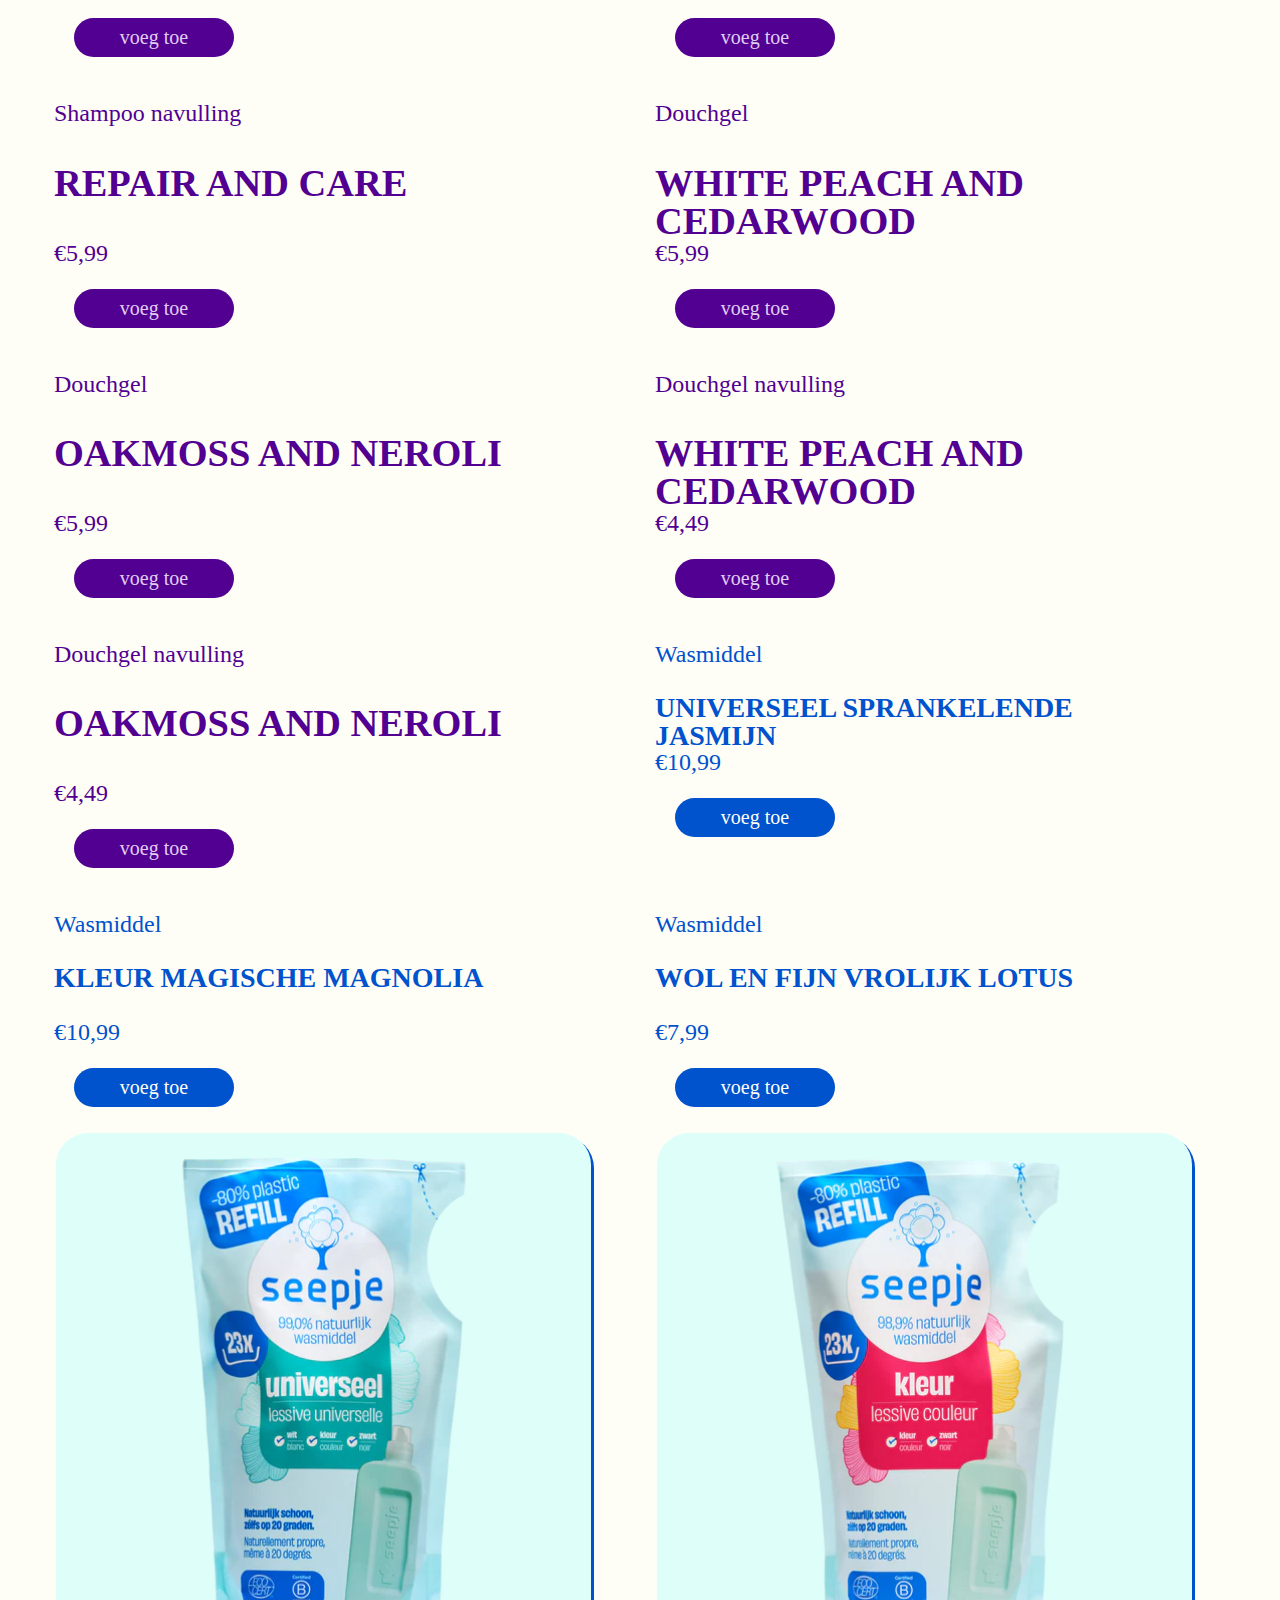
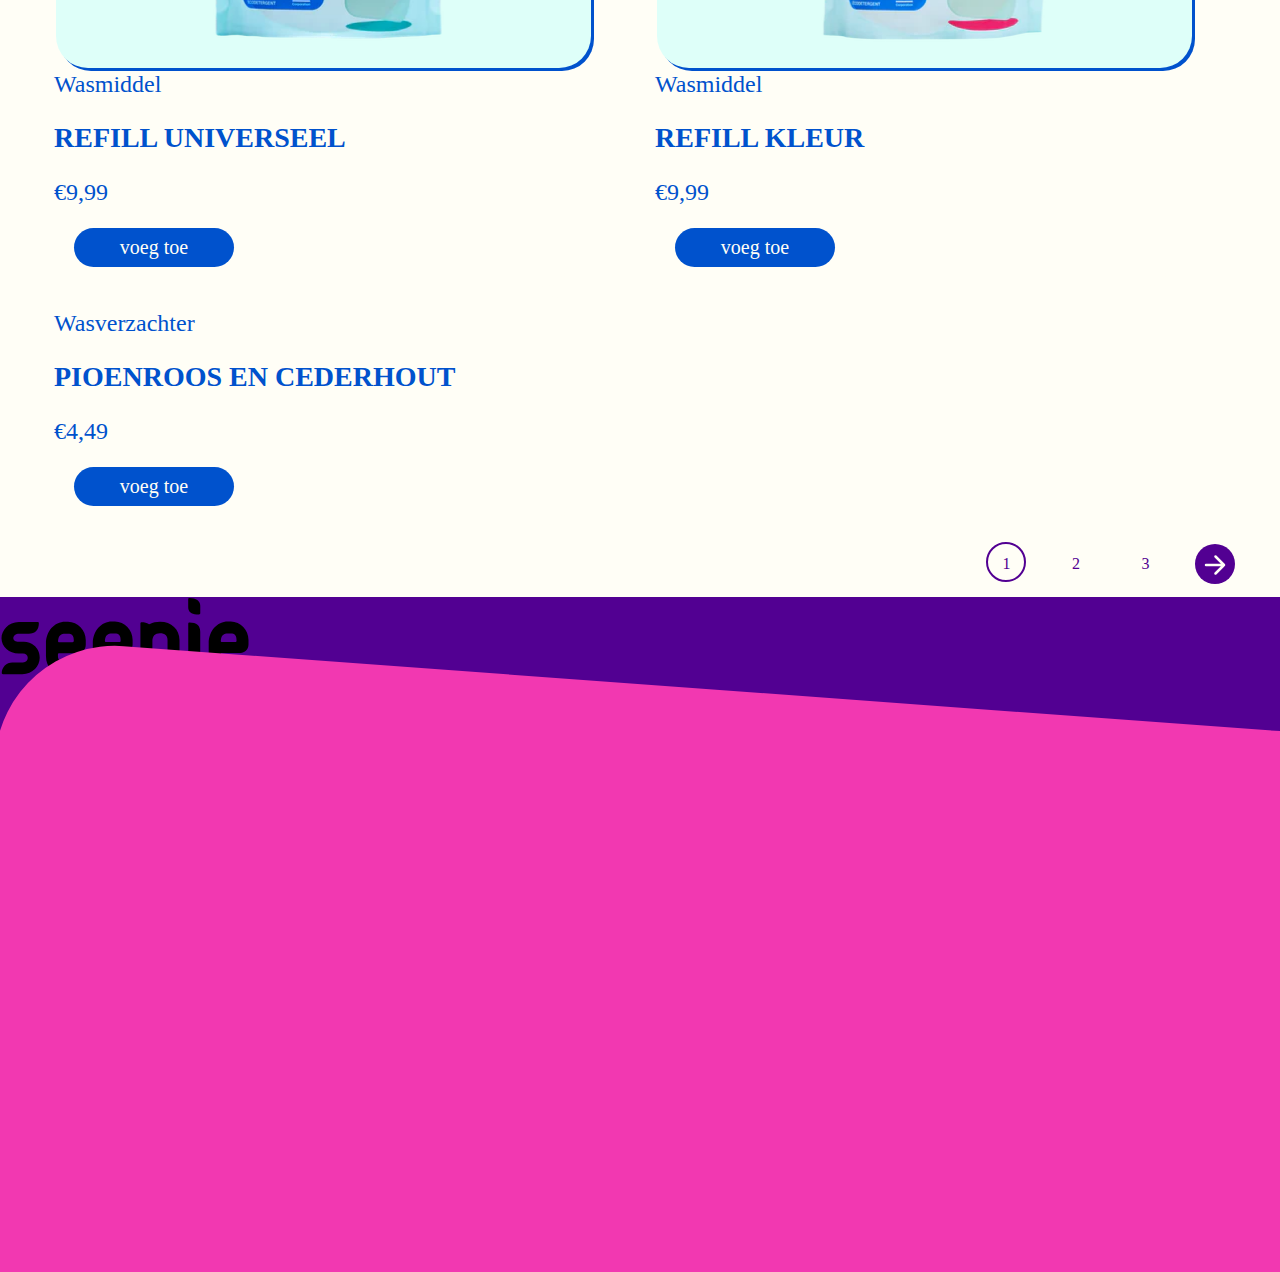
==== commit f0232ce4: "Add files via upload" ====
--- a/shop.html
+++ b/shop.html
@@ -10,65 +10,97 @@
 </head>
 
 <body class="shop-pagina">
-    <ul>
-        <li>Klantscore 9/10 ·804 reviews</li>
-        <li>ma-vr binnen 24u verzonden</li>
-    </ul>
-    <header>
-		<ul>
-		    <li><a href="./index.html"><img src="https://seepje.com/cdn/shop/files/Logo_1.svg?v=1713769468&width=100" alt=""></a></li>
-		    <li><a href="./shop.html">Shop</a><svg xmlns="http://www.w3.org/2000/svg" width="31" height="32" viewBox="0 0 31 32" fill="none" class="icon icon-caret">
-				<path d="M23.25 14.75L15.5 22.5L7.75 14.75" stroke="currentColor" stroke-width="4.23" stroke-linecap="round" stroke-linejoin="round"></path>
-			  </svg></li>
-		    <li>Ontdek Seepje<svg xmlns="http://www.w3.org/2000/svg" width="31" height="32" viewBox="0 0 31 32" fill="none" class="icon icon-caret">
-				<path d="M23.25 14.75L15.5 22.5L7.75 14.75" stroke="currentColor" stroke-width="4.23" stroke-linecap="round" stroke-linejoin="round"></path>
-			  </svg></li>
-		    <li>Hulp nodig?<svg xmlns="http://www.w3.org/2000/svg" width="31" height="32" viewBox="0 0 31 32" fill="none" class="icon icon-caret">
-				<path d="M23.25 14.75L15.5 22.5L7.75 14.75" stroke="currentColor" stroke-width="4.23" stroke-linecap="round" stroke-linejoin="round"></path>
-			  </svg></li>
-			<li><img src="./images/4092559-magnifier-mobile-ui-search-ui-website-zoom_114034.png"</li>
-			<li><svg xmlns="http://www.w3.org/2000/svg" width="38" height="25" viewBox="0 0 38 25" fill="none">
-				<g clip-path="url(#clip0_3821_3383)">
-				  <path d="M28.569 23.2811H9.44341C8.57406 23.2811 7.81339 22.7377 7.51998 21.9119L4.05348 6.88308L2.13005 6.36147L1.27157 3.88384C0.815168 2.56896 1.79318 1.18887 3.195 1.18887H34.4262C35.7954 1.18887 36.7734 2.52549 36.3605 3.82951L35.5346 6.4484L33.6655 6.85048L30.5033 21.8684C30.2316 22.716 29.4492 23.2811 28.569 23.2811Z" stroke="currentColor" stroke-width="2.5" stroke-linecap="round" stroke-linejoin="round"></path>
-				  <path d="M13.0947 1.54756L15.0508 23.0095" stroke="currentColor" stroke-width="2.5" stroke-linecap="round" stroke-linejoin="round"></path>
-				  <path d="M25.0044 1.54756L23.0483 23.0095" stroke="currentColor" stroke-width="2.5" stroke-linecap="round" stroke-linejoin="round"></path>
-				  <path d="M3.521 6.99182L33.6546 6.85056" stroke="currentColor" stroke-width="2.5" stroke-linecap="round" stroke-linejoin="round"></path>
-				  <path d="M6.82422 14.6095H31.0463" stroke="currentColor" stroke-width="2.5" stroke-linecap="round" stroke-linejoin="round"></path>
-				</g>
-				<defs>
-				  <clipPath id="clip0_3821_3383">
-					<rect width="37.61" height="24.4177" fill="white" transform="translate(0 0.0261536)"></rect>
-				  </clipPath>
-				</defs>
-			  </svg>  </li>
-			<li>
-				<svg class="weg" xmlns="http://www.w3.org/2000/svg" aria-hidden="true" focusable="false" class="icon icon-hamburger" fill="none" viewBox="0 0 18 16">
-				    <path d="M1 .5a.5.5 0 100 1h15.71a.5.5 0 000-1H1zM.5 8a.5.5 0 01.5-.5h15.71a.5.5 0 010 1H1A.5.5 0 01.5 8zm0 7a.5.5 0 01.5-.5h15.71a.5.5 0 010 1H1a.5.5 0 01-.5-.5z" fill="currentColor">
-			        </path>
-				</svg>
-			    <svg class="verdwijn" xmlns="http://www.w3.org/2000/svg" width="14" height="13" viewBox="0 0 14 13" fill="none" class="icon icon-close">
-				    <path d="M1.75 1.25L12.25 11.75" stroke="currentColor" stroke-width="2.5" stroke-linecap="round" stroke-linejoin="round"></path>
-				    <path d="M12.25 1.25L1.75 11.75" stroke="currentColor" stroke-width="2.5" stroke-linecap="round" stroke-linejoin="round"></path>
-			    </svg>
-			</li>
-	    </ul>
+    <script defer src="scripts/script.js"></script>
+        <article>
+        <ul>
+            <li>Klantscore 9/10 ·804 reviews</li>
+            <li>ma-vr binnen 24u verzonden</li>
+        </ul>
+        <header>
+            <ul>
+                <li><a href="./index.html"><img src="https://seepje.com/cdn/shop/files/Logo_1.svg?v=1713769468&width=100" alt=""></a></li>
+                <li><a href="./shop.html">Shop</a><svg xmlns="http://www.w3.org/2000/svg" width="31" height="32" viewBox="0 0 31 32" fill="none" class="icon icon-caret">
+                    <path d="M23.25 14.75L15.5 22.5L7.75 14.75" stroke="currentColor" stroke-width="4.23" stroke-linecap="round" stroke-linejoin="round"></path>
+                  </svg></li>
+                <li>Ontdek Seepje<svg xmlns="http://www.w3.org/2000/svg" width="31" height="32" viewBox="0 0 31 32" fill="none" class="icon icon-caret">
+                    <path d="M23.25 14.75L15.5 22.5L7.75 14.75" stroke="currentColor" stroke-width="4.23" stroke-linecap="round" stroke-linejoin="round"></path>
+                  </svg></li>
+                <li>Hulp nodig?<svg xmlns="http://www.w3.org/2000/svg" width="31" height="32" viewBox="0 0 31 32" fill="none" class="icon icon-caret">
+                    <path d="M23.25 14.75L15.5 22.5L7.75 14.75" stroke="currentColor" stroke-width="4.23" stroke-linecap="round" stroke-linejoin="round"></path>
+                  </svg></li>
+                <li><img src="./images/4092559-magnifier-mobile-ui-search-ui-website-zoom_114034.png" alt=""></li>
+                <li><svg xmlns="http://www.w3.org/2000/svg" width="38" height="25" viewBox="0 0 38 25" fill="none">
+                    <g clip-path="url(#clip0_3821_3383)">
+                      <path d="M28.569 23.2811H9.44341C8.57406 23.2811 7.81339 22.7377 7.51998 21.9119L4.05348 6.88308L2.13005 6.36147L1.27157 3.88384C0.815168 2.56896 1.79318 1.18887 3.195 1.18887H34.4262C35.7954 1.18887 36.7734 2.52549 36.3605 3.82951L35.5346 6.4484L33.6655 6.85048L30.5033 21.8684C30.2316 22.716 29.4492 23.2811 28.569 23.2811Z" stroke="currentColor" stroke-width="2.5" stroke-linecap="round" stroke-linejoin="round"></path>
+                      <path d="M13.0947 1.54756L15.0508 23.0095" stroke="currentColor" stroke-width="2.5" stroke-linecap="round" stroke-linejoin="round"></path>
+                      <path d="M25.0044 1.54756L23.0483 23.0095" stroke="currentColor" stroke-width="2.5" stroke-linecap="round" stroke-linejoin="round"></path>
+                      <path d="M3.521 6.99182L33.6546 6.85056" stroke="currentColor" stroke-width="2.5" stroke-linecap="round" stroke-linejoin="round"></path>
+                      <path d="M6.82422 14.6095H31.0463" stroke="currentColor" stroke-width="2.5" stroke-linecap="round" stroke-linejoin="round"></path>
+                    </g>
+                    <defs>
+                      <clipPath id="clip0_3821_3383">
+                        <rect width="37.61" height="24.4177" fill="white" transform="translate(0 0.0261536)"></rect>
+                      </clipPath>
+                    </defs>
+                  </svg>  </li>
+                <li>
+                    <svg class="weg" xmlns="http://www.w3.org/2000/svg" viewBox="0 0 18 16">
+                        <path d="M1 .5a.5.5 0 100 1h15.71a.5.5 0 000-1H1zM.5 8a.5.5 0 01.5-.5h15.71a.5.5 0 010 1H1A.5.5 0 01.5 8zm0 7a.5.5 0 01.5-.5h15.71a.5.5 0 010 1H1a.5.5 0 01-.5-.5z" fill="currentColor">
+                        </path>
+                    </svg>
+                    <svg class="verdwijn" xmlns="http://www.w3.org/2000/svg" viewBox="0 0 14 13" >
+                        <path d="M1.75 1.25L12.25 11.75" stroke="currentColor" stroke-width="2.5" stroke-linecap="round" stroke-linejoin="round"></path>
+                        <path d="M12.25 1.25L1.75 11.75" stroke="currentColor" stroke-width="2.5" stroke-linecap="round" stroke-linejoin="round"></path>
+                    </svg>
+                </li>
+            </ul>
+        </article>
+        <nav>
+            <p>shop alle producten</p> <svg xmlns="http://www.w3.org/2000/svg" width="24" height="24" viewBox="0 0 24 24" fill="none">
+                <path d="M3 12H21H3ZM21 12L12.5 3.5L21 12ZM21 12L12.5 20.5L21 12Z" fill="currentColor"></path>
+                <path d="M3 12H21M21 12L12.5 3.5M21 12L12.5 20.5" stroke="currentColor" stroke-width="2.5" stroke-linecap="round" stroke-linejoin="round"></path>
+              </svg>
+            <ul>
+                <li><a href="./shop.html"><img src="https://seepje.com/cdn/shop/collections/handzeep_medium.png?v=1717664979" alt="">Voor je handen</a></li>
+                <li><a href="./shop.html"><img src="https://seepje.com/cdn/shop/collections/huid-en-haar_medium.png?v=1718620232" alt="">Voor je huid en  haar</a></li>
+                <li><a href="./shop.html"><img src="https://seepje.com/cdn/shop/collections/wassen_medium.png?v=1717665009" alt=""> Voor je wasgoed</a></li>
+            </ul>
+    
+            <ul>
+                <li><a href="./shop.html">Shop</a><svg xmlns="http://www.w3.org/2000/svg" width="31" height="32" viewBox="0 0 31 32" fill="none" class="icon icon-caret">
+                    <path d="M23.25 14.75L15.5 22.5L7.75 14.75" stroke="currentColor" stroke-width="4.23" stroke-linecap="round" stroke-linejoin="round"></path>
+                  </svg></li>
+                <li>Ontdek seepje<svg xmlns="http://www.w3.org/2000/svg" width="31" height="32" viewBox="0 0 31 32" fill="none" class="icon icon-caret">
+                    <path d="M23.25 14.75L15.5 22.5L7.75 14.75" stroke="currentColor" stroke-width="4.23" stroke-linecap="round" stroke-linejoin="round"></path>
+                  </svg></li>
+                <li>Hulp nodig?<svg xmlns="http://www.w3.org/2000/svg" width="31" height="32" viewBox="0 0 31 32" fill="none" class="icon icon-caret">
+                    <path d="M23.25 14.75L15.5 22.5L7.75 14.75" stroke="currentColor" stroke-width="4.23" stroke-linecap="round" stroke-linejoin="round"></path>
+                  </svg></li>
+            </ul>
+            
+    
+        </nav>
 	</header>
 
     <main>
         <section class="shop-catagorie">
-            <ul>
-                <li>Alle</li>
-                <li>Haar</li>
-                <li>Lichaam</li>
-                <li>Handzeep</li>
-                <li>Wassen</li>
-                <li>Navulling</li>
-                <li>Pakketten</li>
-            </ul>
-            <div>
-                <p>Gratis verzending vanaf € 35,-</p>
-                <p>anders € 4,95</p>
-            </div>
+            <article>
+                <ul>
+                    <li>Alle</li>
+                    <li>Haar</li>
+                    <li>Lichaam</li>
+                    <li>Handzeep</li>
+                    <li>Wassen</li>
+                    <li>Navulling</li>
+                    <li>Pakketten</li>
+                </ul>
+            </article>
+            <article>
+                <div>
+                    <p>Gratis verzending <br>vanaf € 35,-</p>
+                    <p>anders € 4,95</p>
+                </div>
+            </article>
         </section>
         <h1>Alle</h1>
         <section>
--- a/styles/style.css
+++ b/styles/style.css
@@ -12,22 +12,6 @@
   padding: 0;
 }
 
-img {
-  max-width: 100%;
-}
-
-/*********************/
-/* CUSTOM PROPERTIES */
-/*********************/
-
-
-:root {
-  /* startje */
-  --color-text: #111;
-  --color-background: #eee;
-}
-
-
 
 /****************/
 /* JOUW STYLING */
@@ -47,10 +31,9 @@
   width: 10%;
 }
 
-body > ul{
+body > article > ul{
   background-color: #e8f29b;
-  padding: 1em;
-  text-align: center;
+  height: 3em;
 
   display: flex;
   overflow-x: scroll;
@@ -60,16 +43,16 @@
   
 }
 
-body > ul::-webkit-scrollbar { 
+body > article > ul::-webkit-scrollbar { 
   display: block; 
 }
 
 
-body > ul >li{
+body > article > ul >li{
 	font-family: Helvetica-Light;
 	list-style: none;
 	color: #034001;
-	font-size: 24px;
+	font-size: 15px;
   min-width: 100%;
   scroll-snap-align: center;
   letter-spacing: 2px;
@@ -77,9 +60,11 @@
   display: flex;
   align-items: center;
   justify-content: center;
-}
-
-body > ul > li::before{
+  
+  
+}
+
+body > article > ul > li::before{
   content: "";
   background-color: #034001;
   width: 12px;
@@ -130,9 +115,18 @@
 
 
 /* ************* */
-/*  hambureger   */
+/*   navigatie   */
 /* ************* */
 
+
+body > article{
+  position: fixed;
+  top: 0;
+  left: 0;
+  width: 100%;
+  z-index: 2;
+  transition: transform 0.5s ease;
+}
 
 
 header svg{
@@ -155,7 +149,7 @@
 
 header {
   background-color: #FFFEF6;
-  z-index: 2;
+  
 }
 
 header ul {
@@ -214,10 +208,60 @@
   background-color: #FFFEF6;
   width: 40em;
   height: 70em;
+  margin-top: 7.9em;
   transform: translateX(-100%);
   position: absolute;
   transition: 0.3s;
   z-index: 2;
+  position: fixed;
+}
+
+.shop-pagina nav{
+  margin-top: 0;
+}
+
+nav img{
+  border-radius: 1.5em;
+  width: 6.5em;
+  height: 5.3em;
+  object-fit: cover;
+  margin-right: 1em;
+}
+
+nav ul{
+  margin-left: 1em;
+  color: #520092;
+  list-style: none;
+}
+
+nav p{
+  font-family: obviously-narrow-black;
+  color: #520092;
+  display: inline;
+
+}
+
+nav ul:first-of-type li a{
+  font-family: obviously-narrow-black;
+  margin: 1em;
+  display: flex;
+  align-items: center;
+}
+
+nav ul:nth-of-type(2) li{
+  font-family: obviously-narrow;
+  display: flex;
+  justify-content: space-between;
+  margin-left: 1em;
+  margin-right: 1em;
+  margin-bottom: 1em;
+  font-size: 20px;
+}
+
+nav svg{
+  align-items: end;
+  margin-left: 1em;
+  color: #520092;
 }
 
 .verdwijn{
@@ -234,6 +278,9 @@
   height: 3em;
 }
 
+.noScroll{
+  overflow-y: hidden;
+}
 
 
 
@@ -242,8 +289,6 @@
 /*  home pagina  */
 /* ************* */
 
-
-
 .shop-catagorie ul{
   display: flex;
 }
@@ -252,19 +297,21 @@
   text-decoration: none;
 }
 
-main > article{
+main section:first-of-type{
   overflow: hidden;
   padding-bottom: 1.5em;
 }
 
-main > article img {
+main section:first-of-type article img {
   width: 100%;
+  height: 28em;
+  object-fit: cover;
   border-radius: 5em;
-  transform: rotate(-5deg) translateY(-250px) translateX(70px);
+  transform: rotate(-7deg) translateY(7px) translateX(20px);
   z-index: 1;
 }
 
-main > article a{
+main section:first-of-type article a{
   color: #034001;
   background-color: #e8f29b;
   border-radius: 2em;
@@ -276,11 +323,11 @@
 }
 
 
-section:first-of-type article{
+section:nth-of-type(2) article{
   position: relative;
 }
 
-section:first-of-type a{
+section:nth-of-type(2) a{
   color: #034001;
   background-color: #e8f29b;
   border-radius: 2em;
@@ -295,17 +342,17 @@
   left: 1.6em;
 }
 
-section:first-of-type article img {
+section:nth-of-type(2) article img {
   width: 90%;
   border-radius: 3em;
   margin-left: 1.4em;
 }
 
-section:nth-of-type(2) article img {
+section:nth-of-type(3) article img {
   width: 20%;
 }
 
-section:nth-of-type(2) a{
+section:nth-of-type(3) a{
   color: #e0cef2;
   background-color: #520092;
   border-radius: 2em;
@@ -316,38 +363,38 @@
   margin-left: 4em;
 }
 
-section:nth-of-type(3) {
+section:nth-of-type(4) {
   background-color: #f2e9f1;
 }
 
-section:nth-of-type(3) img{
+section:nth-of-type(4) img{
   width: 80%;
   border-radius: 3em;
   margin-left: 2.5em;
   margin-top: 7em;
 }
 
-section:nth-of-type(3) h2{
+section:nth-of-type(4) h2{
   color: #f238b1;
   margin-right: 1em;
 }
 
-section:nth-of-type(4) {
+section:nth-of-type(5) {
   background-color: #f2e9f1;
 }
 
-section:nth-of-type(4) h2{
+section:nth-of-type(5) h2{
   color: #f238b1;
 }
 
-section:nth-of-type(4) article{
+section:nth-of-type(5) article{
   display: flex;
   overflow-x: scroll;
   scroll-snap-type: x mandatory;
   scroll-snap-align: center;
 }
 
-section:nth-of-type(4) article img{
+section:nth-of-type(5) article img{
   width: 90%;
   margin: 1em;
   border-radius: 2em;
@@ -372,42 +419,77 @@
 .shop-catagorie {
   background-color: #e0cef2;
   display: flex;
+  justify-content: space-around;
+  overflow: hidden;
+  margin-top: 8em;
+}
+
+
+.shop-catagorie article:first-of-type{ 
   overflow-x: scroll;
-}
-
-.shop-catagorie::-webkit-scrollbar{
-  display: none;
-}
-
-.shop-catagorie ul li {
+  align-items: center;
+  display: flex;
+  justify-content: center;
+  align-items: center;
+  scrollbar-width: none;
+}
+
+.shop-catagorie article:first-of-type ul li {
   list-style: none;
   color: #e0cef2;
+  font-family: obviously-narrow-black;
+  font-size: 20px;
   background-color: #520092;
-  margin: 1em;
+  border-radius: 1.5em;
+
+  margin: 0.2em;
   padding: 0.3em 1em 0.5em 1em;
-  border-radius: 1.5em;
+
   text-align: center;
-  font-family: obviously-narrow-black;
-  font-size: 24px;
-}
-
-.shop-catagorie ul li:first-of-type{
+  display: flex;
+  align-items: center;
+  justify-content: center;
+}
+
+.shop-catagorie article:first-of-type ul{
+  margin-left: 1em;
+  text-align: center;
+  display: flex;
+  max-width: 100%;
+}
+
+.shop-catagorie section article:first-of-type ul li:first-of-type{
   background-color: #CB8BFF;
   color: #520092;
-}
-
-.shop-catagorie ul :hover{
+  align-items: center;
+}
+
+.shop-catagorie article:first-of-type ul :hover{
   background-color: #CB8BFF;
   color: #520092;
   transition: all .3s;
 }
 
-.shop-catagorie div{
-  /* display: none; */
-  background-color: #cc8bff;
-  border-radius: 2em;
-  transform: rotate(5deg) translateY(-2px) translateX(70px);
-  z-index: 1;
+.shop-pagina article:nth-of-type(2) div{
+  display: none;
+}
+
+.shop-pagina article:nth-of-type(2) div p{
+  display: flex;
+  align-items: flex-end;
+  justify-content: center;
+}
+
+.shop-pagina article:nth-of-type(2) div p:first-of-type{
+  font-family: obviously-narrow-black;
+  padding-top: 6.5em;
+  text-align: center;
+  line-height: 20px;
+  font-size: 25px;
+}
+
+.shop-pagina article:nth-of-type(2) div p:last-of-type{
+  font-family: obviously-narrow;
 }
 
 
@@ -581,19 +663,40 @@
 /* ************ */
 
 
+
 footer {
+  background-color: #f2e9f1;
+  border-top: none;
+  position: relative;
+  overflow: hidden;
+  min-height: 400px;
+}
+
+footer:after {
+  content: "";
+  width: 130%;
+  height: 1000px;
+  position: absolute;
+  top: 100px;
+  left: -35px;
+  transform: rotate(4.2deg);
+  border-radius: 120px;
   background-color: #f238b1;
 }
 
-footer h2,footer h3, footer p, footer ul{
-color: #f2e9f1;
+.test{
+  z-index: 1;
+  position: relative;
+  padding: 5rem 4rem 0;
+}
+
+footer h2, footer h3, footer p, footer ul{
+  color: #f2e9f1;
 }
 
 footer h3{
-  display: inline;
   margin-left: 1em;
   font-size: 30px;
-
 }
 
 footer ul li{
@@ -602,7 +705,7 @@
   list-style-type: none;
 }
 
-footer > ul{
+footer  section > ul{
   display: flex;
   flex-wrap: wrap;
   margin-top: 2em;
@@ -615,16 +718,16 @@
   padding: 0;
 }
 
-footer > svg{
+footer section > svg{
   width: 200px;
   fill: #f2e9f1;
   margin-left: 3em;
 }
 
-footer > p{
-  margin-top: -2em;
-  margin-left: 2em;
-  margin-bottom: 2em;
+footer section > p{
+  position: absolute;
+  top: 8.5em;
+  left: 5em;
 }
 
 footer li svg{
@@ -684,15 +787,21 @@
 
 
 @media (min-width: 990px ) {
+  body > ul{
+    justify-content: center;
+  }
+
+
   body > ul >li{
-    min-width: 40%;
-    margin-left: 2em;
+    min-width: 18em;
+    margin: 0%;
   }
 
   header ul li:last-of-type{
     display: none;
   }
 }
+
 
 @media (max-width: 990px){
   header ul li:nth-of-type(2){
@@ -706,25 +815,35 @@
   }
 }
 
+
 @media (min-width: 750px){
-  .shop-catagorie ul{
+  .shop-catagorie  ul{
     display: flex;
     flex-wrap: wrap;
   }
 
-  .shop-catagorie ul li{
-    margin-top: 0.2em;
-    margin-bottom: 0.2em;
+  .shop-pagina section article:nth-of-type(2) div{
+    display: block;
+    background-color: #cc8bff;
+    border-radius: 2em;
+    transform: rotate(5deg) translateY(-20px);
+    height: 18em;
+    width: 18em;
+    position: relative;
+    right: -3em;
+    top: -7em;
+    align-items: flex-end;
   }
-
+}
+
+
+@media (max-width: 750px){
   .shop-catagorie{
-    height: 10em;
+    height: 9em;
   }
-
-  .shop-catagorie div{
-    display: block;
-  }
-}
+}
+
+
 
 
 
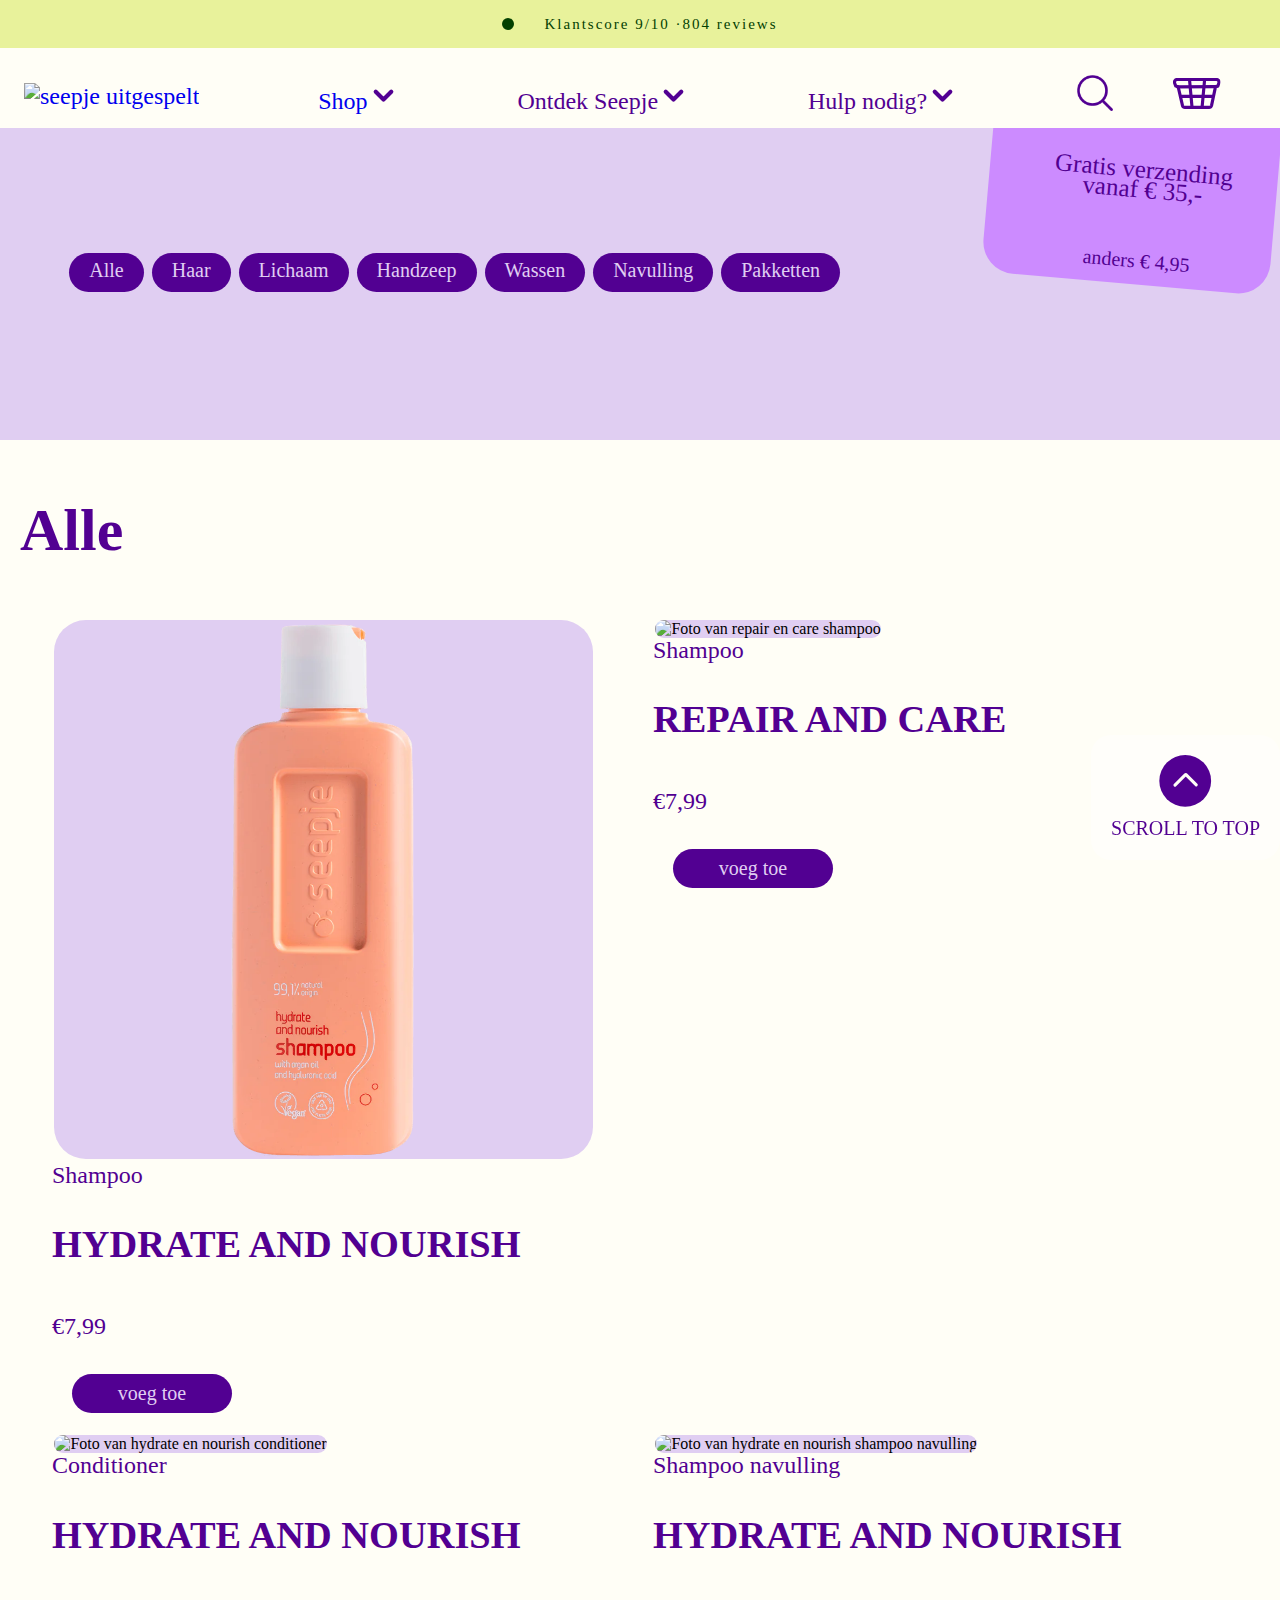
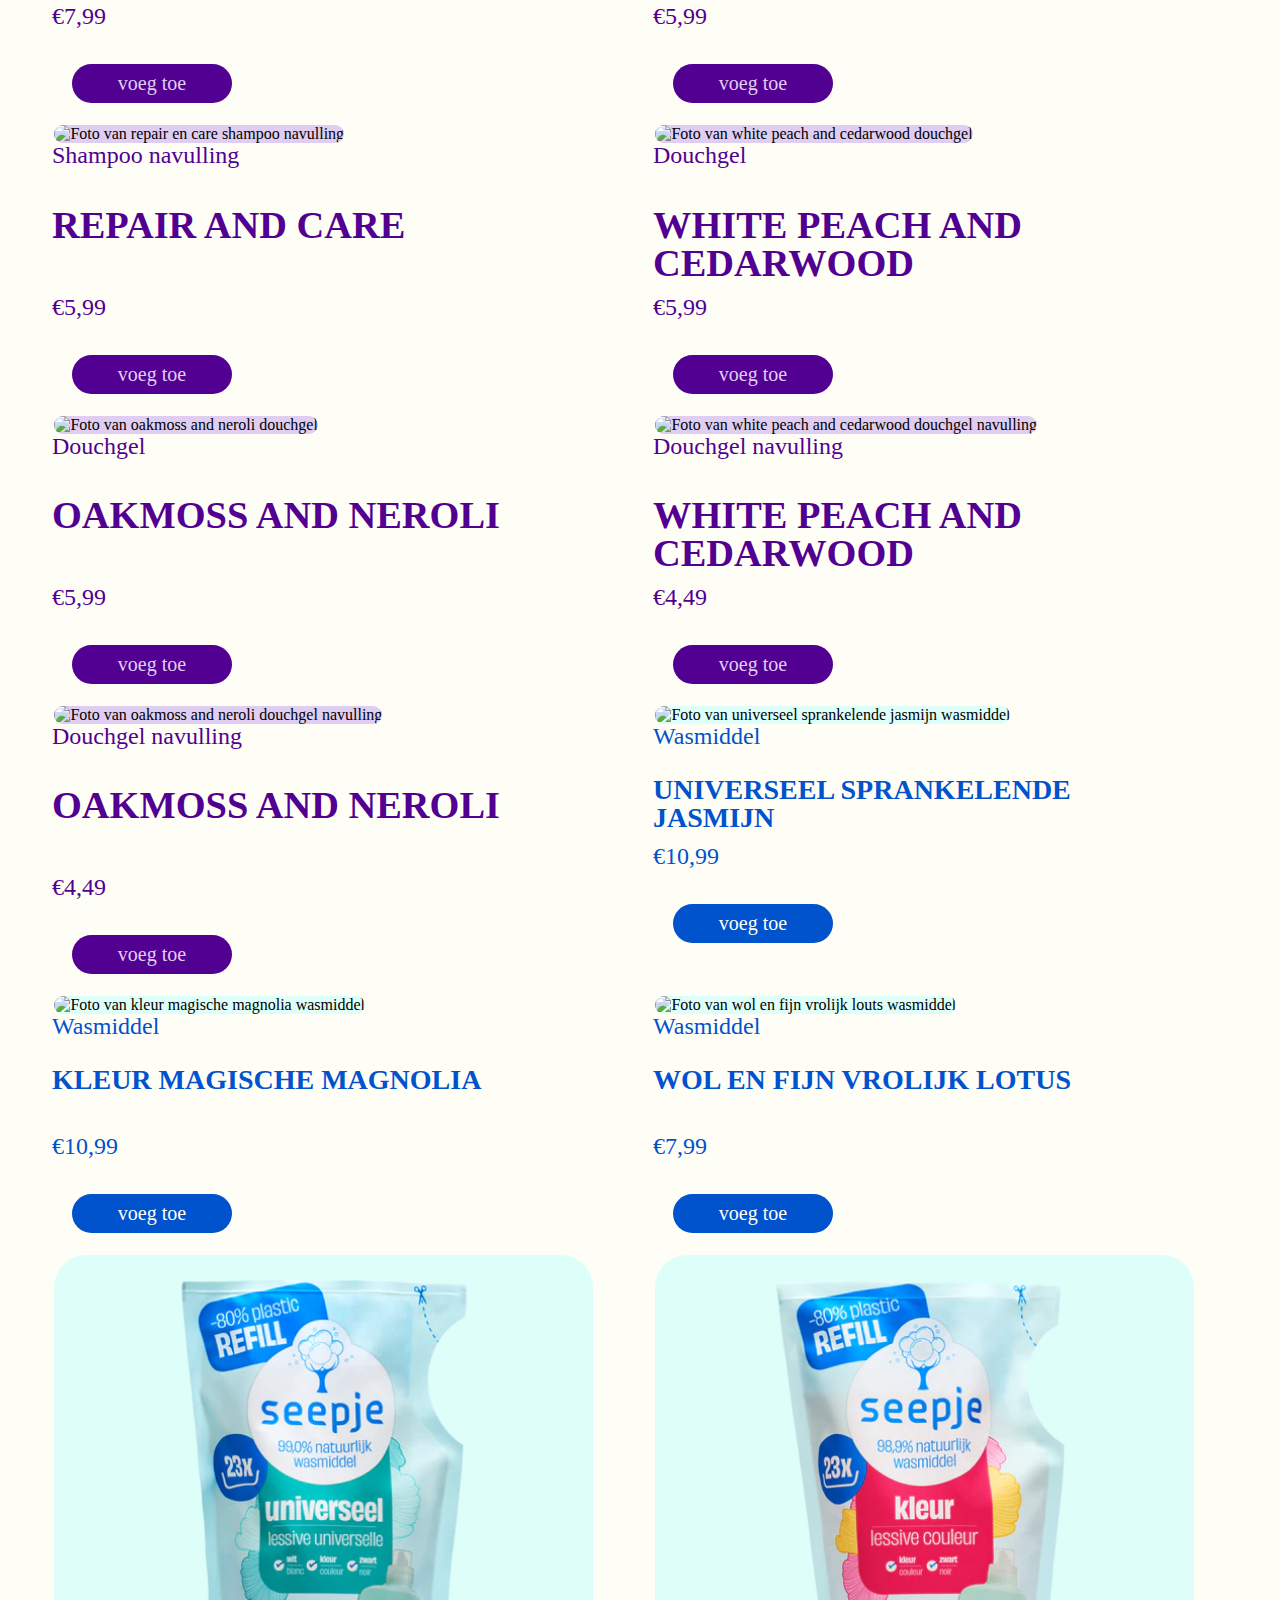
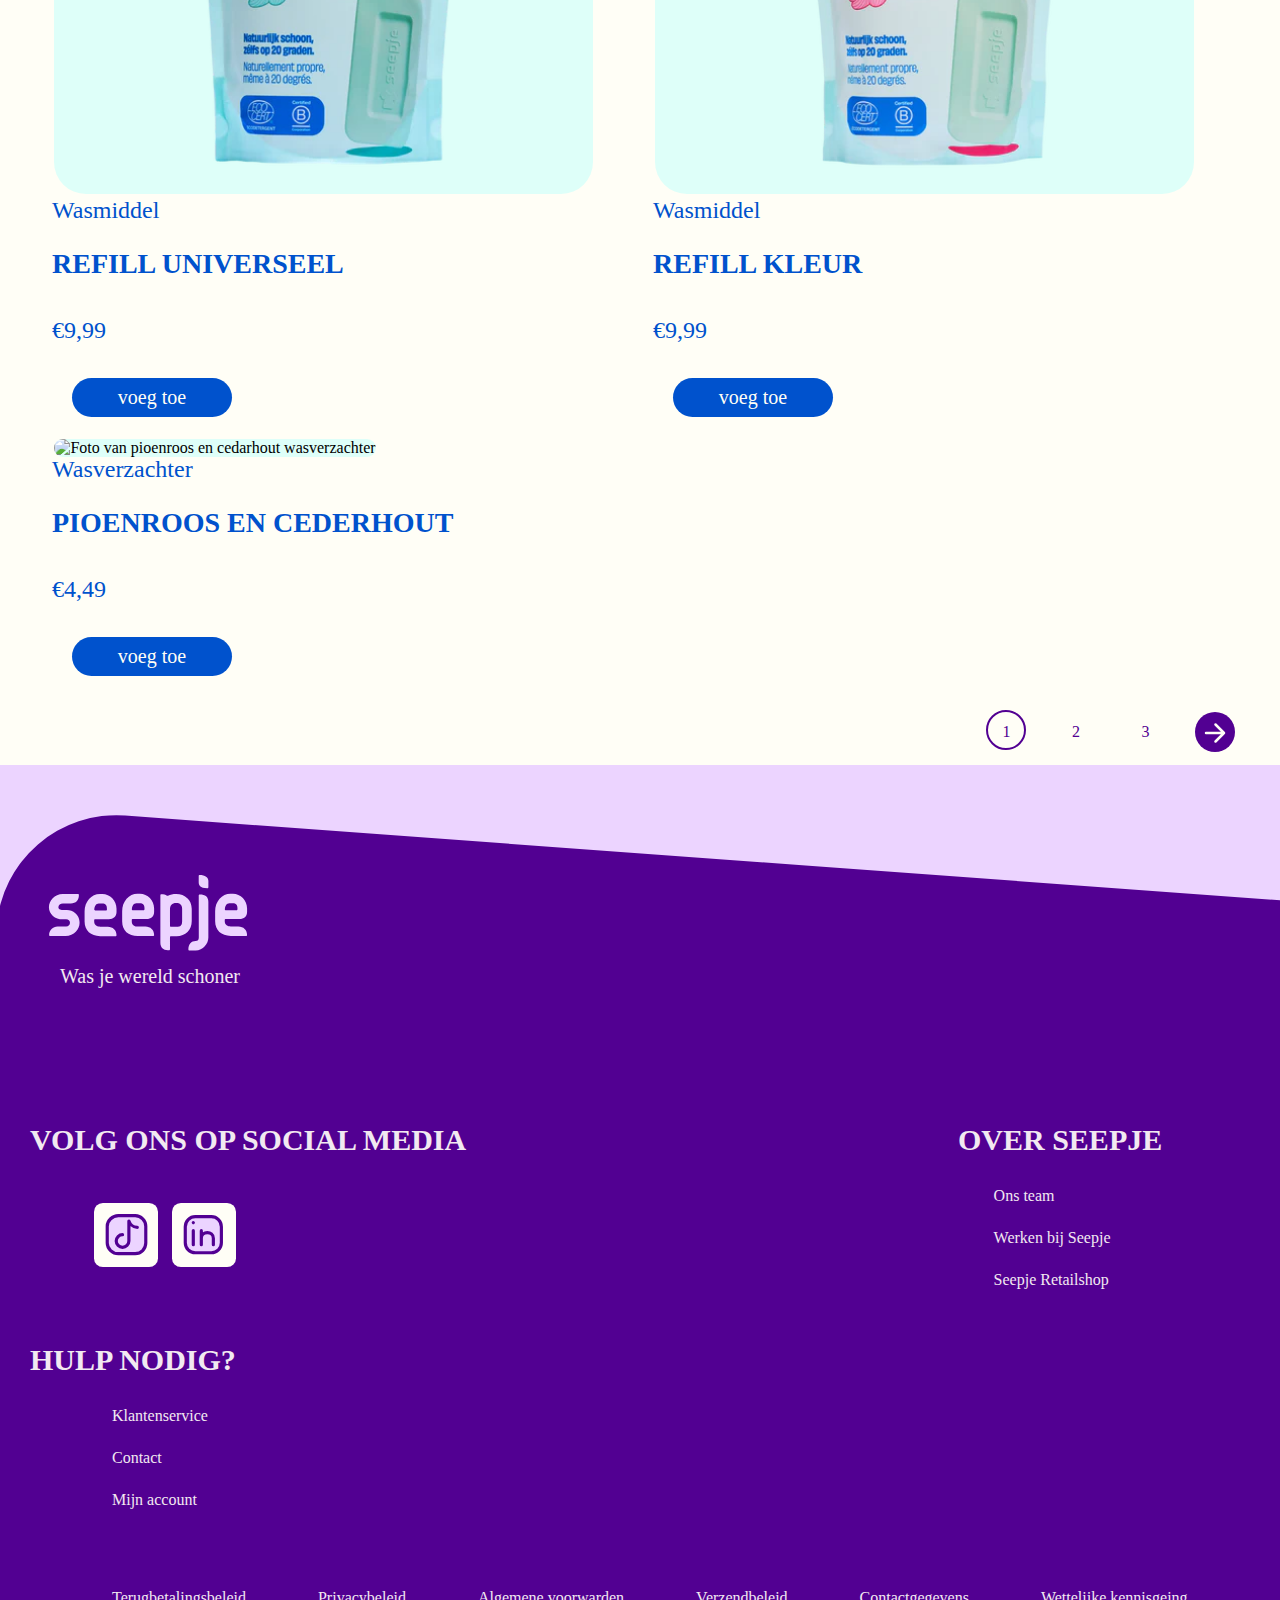
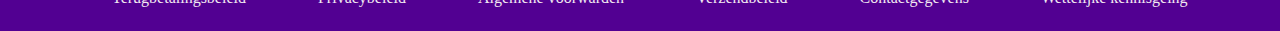
==== commit 597adb07: "Add files via upload" ====
--- a/shop.html
+++ b/shop.html
@@ -11,14 +11,14 @@
 
 <body class="shop-pagina">
     <script defer src="scripts/script.js"></script>
-        <article>
+    <article>
         <ul>
             <li>Klantscore 9/10 ·804 reviews</li>
             <li>ma-vr binnen 24u verzonden</li>
         </ul>
-        <header>
+    <header>
             <ul>
-                <li><a href="./index.html"><img src="https://seepje.com/cdn/shop/files/Logo_1.svg?v=1713769468&width=100" alt=""></a></li>
+                <li><a href="./index.html"><img src="https://seepje.com/cdn/shop/files/Logo_1.svg?v=1713769468&width=100" alt="seepje uitgespelt"></a></li>
                 <li><a href="./shop.html">Shop</a><svg xmlns="http://www.w3.org/2000/svg" width="31" height="32" viewBox="0 0 31 32" fill="none" class="icon icon-caret">
                     <path d="M23.25 14.75L15.5 22.5L7.75 14.75" stroke="currentColor" stroke-width="4.23" stroke-linecap="round" stroke-linejoin="round"></path>
                   </svg></li>
@@ -28,7 +28,7 @@
                 <li>Hulp nodig?<svg xmlns="http://www.w3.org/2000/svg" width="31" height="32" viewBox="0 0 31 32" fill="none" class="icon icon-caret">
                     <path d="M23.25 14.75L15.5 22.5L7.75 14.75" stroke="currentColor" stroke-width="4.23" stroke-linecap="round" stroke-linejoin="round"></path>
                   </svg></li>
-                <li><img src="./images/4092559-magnifier-mobile-ui-search-ui-website-zoom_114034.png" alt=""></li>
+                <li><img src="./images/4092559-magnifier-mobile-ui-search-ui-website-zoom_114034.png" alt="een vergrootglas"></li>
                 <li><svg xmlns="http://www.w3.org/2000/svg" width="38" height="25" viewBox="0 0 38 25" fill="none">
                     <g clip-path="url(#clip0_3821_3383)">
                       <path d="M28.569 23.2811H9.44341C8.57406 23.2811 7.81339 22.7377 7.51998 21.9119L4.05348 6.88308L2.13005 6.36147L1.27157 3.88384C0.815168 2.56896 1.79318 1.18887 3.195 1.18887H34.4262C35.7954 1.18887 36.7734 2.52549 36.3605 3.82951L35.5346 6.4484L33.6655 6.85048L30.5033 21.8684C30.2316 22.716 29.4492 23.2811 28.569 23.2811Z" stroke="currentColor" stroke-width="2.5" stroke-linecap="round" stroke-linejoin="round"></path>
@@ -54,34 +54,31 @@
                     </svg>
                 </li>
             </ul>
-        </article>
+        </header>
+    </article>
         <nav>
-            <p>shop alle producten</p> <svg xmlns="http://www.w3.org/2000/svg" width="24" height="24" viewBox="0 0 24 24" fill="none">
+            <p>shop alle producten</p> 
+            <svg xmlns="http://www.w3.org/2000/svg" width="24" height="24" viewBox="0 0 24 24" fill="none">
                 <path d="M3 12H21H3ZM21 12L12.5 3.5L21 12ZM21 12L12.5 20.5L21 12Z" fill="currentColor"></path>
                 <path d="M3 12H21M21 12L12.5 3.5M21 12L12.5 20.5" stroke="currentColor" stroke-width="2.5" stroke-linecap="round" stroke-linejoin="round"></path>
-              </svg>
+            </svg>
             <ul>
                 <li><a href="./shop.html"><img src="https://seepje.com/cdn/shop/collections/handzeep_medium.png?v=1717664979" alt="">Voor je handen</a></li>
                 <li><a href="./shop.html"><img src="https://seepje.com/cdn/shop/collections/huid-en-haar_medium.png?v=1718620232" alt="">Voor je huid en  haar</a></li>
                 <li><a href="./shop.html"><img src="https://seepje.com/cdn/shop/collections/wassen_medium.png?v=1717665009" alt=""> Voor je wasgoed</a></li>
             </ul>
-    
             <ul>
                 <li><a href="./shop.html">Shop</a><svg xmlns="http://www.w3.org/2000/svg" width="31" height="32" viewBox="0 0 31 32" fill="none" class="icon icon-caret">
                     <path d="M23.25 14.75L15.5 22.5L7.75 14.75" stroke="currentColor" stroke-width="4.23" stroke-linecap="round" stroke-linejoin="round"></path>
-                  </svg></li>
+                </svg></li>
                 <li>Ontdek seepje<svg xmlns="http://www.w3.org/2000/svg" width="31" height="32" viewBox="0 0 31 32" fill="none" class="icon icon-caret">
                     <path d="M23.25 14.75L15.5 22.5L7.75 14.75" stroke="currentColor" stroke-width="4.23" stroke-linecap="round" stroke-linejoin="round"></path>
-                  </svg></li>
+                </svg></li>
                 <li>Hulp nodig?<svg xmlns="http://www.w3.org/2000/svg" width="31" height="32" viewBox="0 0 31 32" fill="none" class="icon icon-caret">
                     <path d="M23.25 14.75L15.5 22.5L7.75 14.75" stroke="currentColor" stroke-width="4.23" stroke-linecap="round" stroke-linejoin="round"></path>
-                  </svg></li>
+                </svg></li>
             </ul>
-            
-    
         </nav>
-	</header>
-
     <main>
         <section class="shop-catagorie">
             <article>
@@ -103,107 +100,112 @@
             </article>
         </section>
         <h1>Alle</h1>
+        <button><svg class="scroll-to-top__svg" xmlns="http://www.w3.org/2000/svg" width="53" height="52" viewBox="0 0 53 52" fill="none">
+            <circle cx="26.2168" cy="25.8955" r="25.8955" fill="#520092"></circle>
+            <line x1="26.9927" y1="19.6806" x2="37.2253" y2="29.9132" stroke="#fffef6" stroke-width="3.10746" stroke-linecap="round"></line>
+            <line x1="26.2173" y1="19.8063" x2="15.9847" y2="30.0389" stroke="#fffef6" stroke-width="3.10746" stroke-linecap="round"></line>
+        </svg> SCROLL TO TOP</button>
         <section>
             <article>
-                <img src="./images/natuurlijke-shampoo-hydrate-and-nourish-seepje_c0064fa4-cc2c-4c0d-8229-35ba59711d96.png" alt="">
+                <img src="./images/natuurlijke-shampoo-hydrate-and-nourish-seepje_c0064fa4-cc2c-4c0d-8229-35ba59711d96.png" alt=" Foto van hydrate en nourish shampoo">
                 <p>Shampoo</p>
                 <h3>HYDRATE AND NOURISH</h3>
                 <p>€7,99</p>
                 <button>voeg toe</button>
             </article>
             <article>
-                <img src="https://seepje.com/cdn/shop/files/Natuurlijke-shampoo-Repair-and-Cara-Seepje.png?v=1718694630&width=533" alt="">
+                <img src="https://seepje.com/cdn/shop/files/Natuurlijke-shampoo-Repair-and-Cara-Seepje.png?v=1718694630&width=533" alt="Foto van repair en care shampoo">
                 <p>Shampoo</p>
                 <h3>REPAIR AND CARE</h3>
                 <p>€7,99</p>
                 <button>voeg toe</button>
             </article>
             <article>
-                <img src="https://seepje.com/cdn/shop/files/Natuurlijke-conditioner-Hydrate-and-Nourish-Seepje.png?v=1718694596&width=533" alt="">
+                <img src="https://seepje.com/cdn/shop/files/Natuurlijke-conditioner-Hydrate-and-Nourish-Seepje.png?v=1718694596&width=533" alt="Foto van hydrate en nourish conditioner">
                 <p>Conditioner</p>
                 <h3>HYDRATE AND NOURISH</h3>
                 <p>€7,99</p>
                 <button>voeg toe</button>
             </article>
             <article>
-                <img src="https://seepje.com/cdn/shop/files/Natuurlijke-shampoo-hydrate-and-nourish-navulling-Seepje.png?v=1718694632" alt="">
+                <img src="https://seepje.com/cdn/shop/files/Natuurlijke-shampoo-hydrate-and-nourish-navulling-Seepje.png?v=1718694632" alt="Foto van hydrate en nourish shampoo navulling">
                 <p>Shampoo navulling</p>
                 <h3>HYDRATE AND NOURISH</h3>
                 <p>€5,99</p>
                 <button>voeg toe</button>
             </article>
             <article>
-                <img src="https://seepje.com/cdn/shop/files/Natuurlijke-Shampoo-Repair-and-Care-Seepje-navulling.png?v=1718694627" alt="">
+                <img src="https://seepje.com/cdn/shop/files/Natuurlijke-Shampoo-Repair-and-Care-Seepje-navulling.png?v=1718694627" alt="Foto van repair en care shampoo navulling">
                 <p>Shampoo navulling</p>
                 <h3>REPAIR AND CARE</h3>
                 <p>€5,99</p>
                 <button>voeg toe</button>
             </article>
             <article>
-                <img src="https://seepje.com/cdn/shop/files/Natuurlijke-douchegel-White-Peach-and-Cedarwood-Seepje.png?v=1718694624" alt="">
+                <img src="https://seepje.com/cdn/shop/files/Natuurlijke-douchegel-White-Peach-and-Cedarwood-Seepje.png?v=1718694624" alt="Foto van white peach and cedarwood douchgel">
                 <p>Douchgel</p>
                 <h3>WHITE PEACH AND CEDARWOOD</h3>
                 <p>€5,99</p>
                 <button>voeg toe</button>
             </article>
             <article>
-                <img src="https://seepje.com/cdn/shop/files/Natuurlijke-douchegel-oakmoss-and-neroli-Seepje.png?v=1718694619" alt="">
+                <img src="https://seepje.com/cdn/shop/files/Natuurlijke-douchegel-oakmoss-and-neroli-Seepje.png?v=1718694619" alt="Foto van oakmoss and neroli douchgel">
                 <p>Douchgel</p>
                 <h3>OAKMOSS AND NEROLI</h3>
                 <p>€5,99</p>
                 <button>voeg toe</button>
             </article>
             <article>
-                <img src="https://seepje.com/cdn/shop/files/Natuurlijke-douchegel-navulling-withe-peach-and-cedarwood-Seepje.png?v=1718694622" alt="">
+                <img src="https://seepje.com/cdn/shop/files/Natuurlijke-douchegel-navulling-withe-peach-and-cedarwood-Seepje.png?v=1718694622" alt="Foto van white peach and cedarwood douchgel navulling">
                 <p>Douchgel navulling</p>
                 <h3>WHITE PEACH AND CEDARWOOD</h3>
                 <p>€4,49</p>
                 <button>voeg toe</button>
             </article>
             <article>
-                <img src="https://seepje.com/cdn/shop/files/Natuurlijke-douchegel-navulling-oakmoss-and-neroli-Seepje.png?v=1718694616" alt="">
+                <img src="https://seepje.com/cdn/shop/files/Natuurlijke-douchegel-navulling-oakmoss-and-neroli-Seepje.png?v=1718694616" alt="Foto van oakmoss and neroli douchgel navulling">
                 <p>Douchgel navulling</p>
                 <h3>OAKMOSS AND NEROLI</h3>
                 <p>€4,49</p>
                 <button>voeg toe</button>
             </article>
             <article>
-                <img src="https://seepje.com/cdn/shop/files/Wasmiddel-vloeibaar-universeel-jasmijn-geur-duurzaam-en-natuurlijk-Seepje.png?v=1718694681" alt="">
+                <img src="https://seepje.com/cdn/shop/files/Wasmiddel-vloeibaar-universeel-jasmijn-geur-duurzaam-en-natuurlijk-Seepje.png?v=1718694681" alt="Foto van universeel sprankelende jasmijn wasmiddel">
                 <p>Wasmiddel</p>
                 <h3>UNIVERSEEL SPRANKELENDE JASMIJN</h3>
                 <p>€10,99</p>
                 <button>voeg toe</button>
             </article>
             <article>
-                <img src="https://seepje.com/cdn/shop/files/Wasmiddel-vloeibaar-kleur-magnolia-geur-duurzaam-en-natuurlijk-Seepje.png?v=1718694678" alt="">
+                <img src="https://seepje.com/cdn/shop/files/Wasmiddel-vloeibaar-kleur-magnolia-geur-duurzaam-en-natuurlijk-Seepje.png?v=1718694678" alt="Foto van kleur magische magnolia wasmiddel">
                 <p>Wasmiddel</p>
                 <h3>KLEUR MAGISCHE MAGNOLIA</h3>
                 <p>€10,99</p>
                 <button>voeg toe</button>
             </article>
             <article>
-                <img src="https://seepje.com/cdn/shop/files/Wasmiddel-vloeibaar-wol-en-fijn-lotus-geur-duurzaam-en-natuurlijk-Seepje.webp?v=1718172346" alt="">
+                <img src="https://seepje.com/cdn/shop/files/Wasmiddel-vloeibaar-wol-en-fijn-lotus-geur-duurzaam-en-natuurlijk-Seepje.webp?v=1718172346" alt="Foto van wol en fijn vrolijk louts wasmiddel">
                 <p>Wasmiddel</p>
                 <h3>WOL EN FIJN VROLIJK LOTUS</h3>
                 <p>€7,99</p>
                 <button>voeg toe</button>
             </article>
             <article>
-                <img src="./images/x_0002_seepje-wasmiddel-navulzak-_universeel_-voor_e1dc63b7-8f9e-4a1e-9dfc-40da40d443b0.png" alt="">
+                <img src="./images/x_0002_seepje-wasmiddel-navulzak-_universeel_-voor_e1dc63b7-8f9e-4a1e-9dfc-40da40d443b0.png" alt="Foto van refill universeel wasmiddel">
                 <p>Wasmiddel</p>
                 <h3>REFILL UNIVERSEEL</h3>
                 <p>€9,99</p>
                 <button>voeg toe</button>
             </article>
             <article>
-                <img src="./images/x_0003_seepje-wasmiddel-navulzak-_kleur_-voor_4e2ea608-fb62-44d1-92d8-559b12485b37.png" alt="">
+                <img src="./images/x_0003_seepje-wasmiddel-navulzak-_kleur_-voor_4e2ea608-fb62-44d1-92d8-559b12485b37.png" alt="Foto van refill kleur wasmiddel">
                 <p>Wasmiddel</p>
                 <h3>REFILL KLEUR</h3>
                 <p>€9,99</p>
                 <button>voeg toe</button>
             </article>
             <article>
-                <img src="https://seepje.com/cdn/shop/files/Wasverzachter-natuurlijk-pioenroos-en-cederhout-Seepje.png?v=1718694670" alt="">
+                <img src="https://seepje.com/cdn/shop/files/Wasverzachter-natuurlijk-pioenroos-en-cederhout-Seepje.png?v=1718694670" alt="Foto van pioenroos en cedarhout wasverzachter">
                 <p>Wasverzachter</p>
                 <h3>PIOENROOS EN CEDERHOUT</h3>
                 <p>€4,49</p>
@@ -214,71 +216,73 @@
             <li>1</li>
             <li>2</li>
             <li>3</li>
-            <li><svg xmlns="http://www.w3.org/2000/svg" width="24" height="24" viewBox="0 0 24 24" fill="none">
+            <li><svg xmlns="http://www.w3.org/2000/svg" viewBox="0 0 24 24" fill="none">
                 <path d="M3 12H21H3ZM21 12L12.5 3.5L21 12ZM21 12L12.5 20.5L21 12Z" fill="currentColor"></path>
                 <path d="M3 12H21M21 12L12.5 3.5M21 12L12.5 20.5" stroke="currentColor" stroke-width="2.5" stroke-linecap="round" stroke-linejoin="round"></path>
-              </svg></li>
+            </svg></li>
         </ul>
     </main>
 
 	<footer class="paars">
-		<svg xmlns="http://www.w3.org/2000/svg" width="250" height="132" viewBox="0 0 1030 545.4">
-			<path class="cls-1" d="m140.84,201.6c-12.08-10.51-28.06-16.52-43.83-16.52h-17.8c-9.59,0-25.69-1.91-25.69-14.65,0-10.96,9.97-18.93,23.71-18.93h40.37c26.02,0,41.55-16.27,41.55-43.51,0-2.74-2.22-4.97-4.97-4.97h-78.1c-42.7,0-71.37,34.85-71.37,67.41,0,35.22,31.34,62.8,71.37,62.8h17.31c11.81,0,19.76,7.2,19.76,17.94,0,9.66-6.9,19.43-20.09,19.43h-43.67c-24.08,0-43.69,19.52-43.69,43.51,0,2.74,2.22,4.97,4.97,4.97h79.59c44.69,0,72.36-35.25,72.36-67.91,0-25.34-11.84-40.94-21.77-49.57h-.01Z"></path>
-			<path class="cls-1" d="m303.45,178.51v3.76c0,2.74-2.22,4.97-4.97,4.97h-55.2c-2.91,0-5.22-2.54-4.95-5.44,2.31-24.56,13.42-29.95,29.19-29.95h11.37c17.19,0,24.54,7.98,24.54,26.68h.01Zm-23.88-76.31h-12.03c-44.36,0-79.12,39.52-79.12,89.98v52.4c0,45.75,31.57,75.32,80.44,75.32h79.09c2.74,0,4.97-2.22,4.97-4.97,0-25.82-18.5-43.84-45.01-43.84h-39.05c-14.97,0-30.97-6.96-30.97-26.52v-7.06c0-2.74,2.22-4.97,4.97-4.97h70.49c23.67,0,39.57-14.77,39.57-36.77v-17.31c0-42.08-32.91-76.31-73.35-76.31v.04Z"></path>
-			<path class="cls-1" d="m461.07,151h11.37c17.21,0,24.54,7.98,24.54,26.68v3.76c0,2.74-2.22,4.97-4.97,4.97h-55.2c-2.91,0-5.22-2.54-4.95-5.44,2.31-24.56,13.42-29.95,29.19-29.95h.01Zm12.03-49.63h-12.03c-44.36,0-79.11,39.52-79.11,89.98v52.4c0,45.75,31.57,75.32,80.43,75.32h79.11c2.74,0,4.97-2.22,4.97-4.97,0-25.82-18.5-43.84-45.01-43.84h-39.05c-14.97,0-30.97-6.96-30.97-26.51v-7.06c0-2.74,2.22-4.97,4.97-4.97h70.49c23.67,0,39.57-14.77,39.57-36.77v-17.31c0-42.08-32.91-76.31-73.35-76.31v.03Z"></path>
-			<path class="cls-1" d="m628.17,183.45c0-22.63,10.53-34.1,31.29-34.1s31.29,9.26,31.29,29.15v62.79c0,22.85-6.89,29.81-29.48,29.81h-28.14c-2.74,0-4.97-2.22-4.97-4.97v-82.69h.01Zm112.06,58.17v-63.12c0-44.83-33.14-76.15-80.6-76.15-15.7,0-29.92,3.2-41.6,9.3-1.69.89-3.76.93-5.32-.16-7.38-5.09-17.11-7.66-29.03-7.66-2.74,0-4.97,2.22-4.97,4.97v245.21c0,23.69,14.78,38.42,38.58,38.42h5.93c2.74,0,4.97-2.22,4.97-4.97v-62.59c0-2.74,2.22-4.97,4.97-4.97h28.65c46.93,0,78.46-31.46,78.46-78.29h-.01Z"></path>
-			<path class="cls-1" d="m915.67,186.39c-2.91,0-5.22-2.54-4.95-5.44,2.31-24.56,13.42-29.95,29.19-29.95h11.37c17.21,0,24.54,7.98,24.54,26.68v3.76c0,2.74-2.22,4.97-4.97,4.97h-55.2.01Zm70.05,45.35c23.67,0,39.57-14.77,39.57-36.77v-17.31c0-42.08-32.91-76.31-73.35-76.31h-12.03c-44.36,0-79.11,39.52-79.11,89.98v52.4c0,45.75,31.57,75.32,80.43,75.32h79.09c2.74,0,4.97-2.22,4.97-4.97,0-25.82-18.5-43.84-45.01-43.84h-39.05c-14.97,0-30.97-6.96-30.97-26.51v-7.06c0-2.74,2.22-4.97,4.97-4.97h70.49v.03Z"></path>
-			<path class="cls-1" d="m781.25,105.34c-2.74,0-4.97,2.22-4.97,4.97l.33,216.21c0,12.47-5.24,18.28-16.48,18.28-22.26,0-37.2,17.65-37.2,43.92,0,2.74,2.22,4.97,4.97,4.97h32.25c38.71,0,65.69-35.39,65.69-67.15v-183.47c0-25.01-15-37.7-44.56-37.7h-.03Z"></path>
-			<path class="cls-1" d="m781.09,4.32c-2.74,0-4.97,2.22-4.97,4.97v31.43c0,15.73,5.34,31.8,44.89,31.8,2.74,0,4.97-2.22,4.97-4.97v-31.76c0-19.42-17.21-31.47-44.89-31.47Z"></path>
-		</svg>
-		<p>Was je wereld schoner</p>
-		<section>
-		    <article>
-		        <h3>VOLG ONS OP SOCIAL MEDIA</h3>
-		        <ul>
-			        <li><svg xmlns="http://www.w3.org/2000/svg">
-				        <rect width="64" height="64" rx="8.86864" fill="#FFFEF6"></rect>
-				        <g transform="translate(22 22)">
-				        <path d="M29.7795 1.22729V18.12C29.7795 23.9509 25.0525 28.6779 19.2216 28.6779H2.32886C-3.49794 28.6779 -8.771 23.9509 -8.771 18.12V1.22729C-8.771 -4.60362 -3.49794 -9.33057 2.32886 -9.33057H19.2216C25.0525 -9.33057 29.7795 -4.60362 29.7795 1.22729Z" stroke="currentColor" stroke-width="3.16737" stroke-linecap="round" stroke-linejoin="round"></path>
-				        <path d="M6.552 9.67358C3.05348 9.67358 0.217285 12.5097 0.217285 16.0084C0.217285 19.5071 3.05348 22.3431 6.552 22.3431C10.0507 22.3431 12.8868 19.5071 12.8868 16.0084V-3.99585C13.5906 -1.88428 16.2653 2.33894 21.3331 2.33894" stroke="currentColor" stroke-width="3.16737" stroke-linecap="round" stroke-linejoin="round"></path>
-				        </g>
-			        </svg></li>
-			        <li><svg xmlns="http://www.w3.org/2000/svg">
-				        <rect width="64" height="64" rx="8.86864" fill="#FFFEF6"></rect>
-				        <g transform="translate(23 23)">
-				        <path d="M26.3805 0.650116V16.6982C26.3805 22.2375 21.8899 26.7282 16.3505 26.7282H0.30249C-5.23694 26.7282 -9.72754 22.2375 -9.72754 16.6982V0.650116C-9.72754 -4.88927 -5.23694 -9.37988 0.30249 -9.37988H16.3505C21.8899 -9.37988 26.3805 -4.88927 26.3805 0.650116Z" stroke="currentColor" stroke-width="3.16737" stroke-linecap="round" stroke-linejoin="round"></path>
-				        <path d="M-1.70358 18.7044V11.6834V4.6624" stroke="currentColor" stroke-width="3.16737" stroke-linecap="round" stroke-linejoin="round"></path>
-				        <path d="M6.31982 18.7044V12.1849M6.31982 12.1849V4.6624M6.31982 12.1849C6.31982 4.6624 18.3558 4.6624 18.3558 12.1849V18.7044" stroke="currentColor" stroke-width="3.16737" stroke-linecap="round" stroke-linejoin="round"></path>
-				        <path d="M-1.70358 -3.33594L-1.68358 -3.35825" stroke="currentColor" stroke-width="3.16737" stroke-linecap="round" stroke-linejoin="round"></path>
-				        </g>
-			        </svg></li>
-		        </ul>
-	        </article>
-	        <article>
-		        <h3>OVER SEEPJE</h3>
-		        <ul>
-		            <li>Ons team</li>
-		            <li>Werken bij Seepje</li>
-			        <li>Seepje Retailshop</li>
-	            </ul>
-	        </article>
-	        <article>
-		<h3>HULP NODIG?</h3>
-		<ul>
-			<li>Klantenservice</li>
-			<li>Contact</li>
-			<Li>Mijn account</Li>
-		</ul>
-	</article>
-</section>
-		<ul>
-			<li>Terugbetalingsbeleid</li>
-			<li>Privacybeleid</li>
-			<li>Algemene voorwarden</li>
-			<li>Verzendbeleid</li>
-			<li>Contactgegevens</li>
-			<li>Wettelijke kennisgeing</li>
-		</ul>
+        <section>
+		    <svg xmlns="http://www.w3.org/2000/svg" width="250" height="132" viewBox="0 0 1030 545.4">
+			    <path class="cls-1" d="m140.84,201.6c-12.08-10.51-28.06-16.52-43.83-16.52h-17.8c-9.59,0-25.69-1.91-25.69-14.65,0-10.96,9.97-18.93,23.71-18.93h40.37c26.02,0,41.55-16.27,41.55-43.51,0-2.74-2.22-4.97-4.97-4.97h-78.1c-42.7,0-71.37,34.85-71.37,67.41,0,35.22,31.34,62.8,71.37,62.8h17.31c11.81,0,19.76,7.2,19.76,17.94,0,9.66-6.9,19.43-20.09,19.43h-43.67c-24.08,0-43.69,19.52-43.69,43.51,0,2.74,2.22,4.97,4.97,4.97h79.59c44.69,0,72.36-35.25,72.36-67.91,0-25.34-11.84-40.94-21.77-49.57h-.01Z"></path>
+			    <path class="cls-1" d="m303.45,178.51v3.76c0,2.74-2.22,4.97-4.97,4.97h-55.2c-2.91,0-5.22-2.54-4.95-5.44,2.31-24.56,13.42-29.95,29.19-29.95h11.37c17.19,0,24.54,7.98,24.54,26.68h.01Zm-23.88-76.31h-12.03c-44.36,0-79.12,39.52-79.12,89.98v52.4c0,45.75,31.57,75.32,80.44,75.32h79.09c2.74,0,4.97-2.22,4.97-4.97,0-25.82-18.5-43.84-45.01-43.84h-39.05c-14.97,0-30.97-6.96-30.97-26.52v-7.06c0-2.74,2.22-4.97,4.97-4.97h70.49c23.67,0,39.57-14.77,39.57-36.77v-17.31c0-42.08-32.91-76.31-73.35-76.31v.04Z"></path>
+			    <path class="cls-1" d="m461.07,151h11.37c17.21,0,24.54,7.98,24.54,26.68v3.76c0,2.74-2.22,4.97-4.97,4.97h-55.2c-2.91,0-5.22-2.54-4.95-5.44,2.31-24.56,13.42-29.95,29.19-29.95h.01Zm12.03-49.63h-12.03c-44.36,0-79.11,39.52-79.11,89.98v52.4c0,45.75,31.57,75.32,80.43,75.32h79.11c2.74,0,4.97-2.22,4.97-4.97,0-25.82-18.5-43.84-45.01-43.84h-39.05c-14.97,0-30.97-6.96-30.97-26.51v-7.06c0-2.74,2.22-4.97,4.97-4.97h70.49c23.67,0,39.57-14.77,39.57-36.77v-17.31c0-42.08-32.91-76.31-73.35-76.31v.03Z"></path>
+			    <path class="cls-1" d="m628.17,183.45c0-22.63,10.53-34.1,31.29-34.1s31.29,9.26,31.29,29.15v62.79c0,22.85-6.89,29.81-29.48,29.81h-28.14c-2.74,0-4.97-2.22-4.97-4.97v-82.69h.01Zm112.06,58.17v-63.12c0-44.83-33.14-76.15-80.6-76.15-15.7,0-29.92,3.2-41.6,9.3-1.69.89-3.76.93-5.32-.16-7.38-5.09-17.11-7.66-29.03-7.66-2.74,0-4.97,2.22-4.97,4.97v245.21c0,23.69,14.78,38.42,38.58,38.42h5.93c2.74,0,4.97-2.22,4.97-4.97v-62.59c0-2.74,2.22-4.97,4.97-4.97h28.65c46.93,0,78.46-31.46,78.46-78.29h-.01Z"></path>
+			    <path class="cls-1" d="m915.67,186.39c-2.91,0-5.22-2.54-4.95-5.44,2.31-24.56,13.42-29.95,29.19-29.95h11.37c17.21,0,24.54,7.98,24.54,26.68v3.76c0,2.74-2.22,4.97-4.97,4.97h-55.2.01Zm70.05,45.35c23.67,0,39.57-14.77,39.57-36.77v-17.31c0-42.08-32.91-76.31-73.35-76.31h-12.03c-44.36,0-79.11,39.52-79.11,89.98v52.4c0,45.75,31.57,75.32,80.43,75.32h79.09c2.74,0,4.97-2.22,4.97-4.97,0-25.82-18.5-43.84-45.01-43.84h-39.05c-14.97,0-30.97-6.96-30.97-26.51v-7.06c0-2.74,2.22-4.97,4.97-4.97h70.49v.03Z"></path>
+			    <path class="cls-1" d="m781.25,105.34c-2.74,0-4.97,2.22-4.97,4.97l.33,216.21c0,12.47-5.24,18.28-16.48,18.28-22.26,0-37.2,17.65-37.2,43.92,0,2.74,2.22,4.97,4.97,4.97h32.25c38.71,0,65.69-35.39,65.69-67.15v-183.47c0-25.01-15-37.7-44.56-37.7h-.03Z"></path>
+			    <path class="cls-1" d="m781.09,4.32c-2.74,0-4.97,2.22-4.97,4.97v31.43c0,15.73,5.34,31.8,44.89,31.8,2.74,0,4.97-2.22,4.97-4.97v-31.76c0-19.42-17.21-31.47-44.89-31.47Z"></path>
+		    </svg>
+		    <p>Was je wereld schoner</p>
+		    <section>
+		        <article>
+		            <h3>VOLG ONS OP SOCIAL MEDIA</h3>
+		            <ul>
+			            <li><svg xmlns="http://www.w3.org/2000/svg">
+				            <rect width="64" height="64" rx="8.86864" fill="#FFFEF6"></rect>
+				            <g transform="translate(22 22)">
+				            <path d="M29.7795 1.22729V18.12C29.7795 23.9509 25.0525 28.6779 19.2216 28.6779H2.32886C-3.49794 28.6779 -8.771 23.9509 -8.771 18.12V1.22729C-8.771 -4.60362 -3.49794 -9.33057 2.32886 -9.33057H19.2216C25.0525 -9.33057 29.7795 -4.60362 29.7795 1.22729Z" stroke="currentColor" stroke-width="3.16737" stroke-linecap="round" stroke-linejoin="round"></path>
+				            <path d="M6.552 9.67358C3.05348 9.67358 0.217285 12.5097 0.217285 16.0084C0.217285 19.5071 3.05348 22.3431 6.552 22.3431C10.0507 22.3431 12.8868 19.5071 12.8868 16.0084V-3.99585C13.5906 -1.88428 16.2653 2.33894 21.3331 2.33894" stroke="currentColor" stroke-width="3.16737" stroke-linecap="round" stroke-linejoin="round"></path>
+				            </g>
+			            </svg></li>
+			            <li><svg xmlns="http://www.w3.org/2000/svg">
+				            <rect width="64" height="64" rx="8.86864" fill="#FFFEF6"></rect>
+				            <g transform="translate(23 23)">
+				            <path d="M26.3805 0.650116V16.6982C26.3805 22.2375 21.8899 26.7282 16.3505 26.7282H0.30249C-5.23694 26.7282 -9.72754 22.2375 -9.72754 16.6982V0.650116C-9.72754 -4.88927 -5.23694 -9.37988 0.30249 -9.37988H16.3505C21.8899 -9.37988 26.3805 -4.88927 26.3805 0.650116Z" stroke="currentColor" stroke-width="3.16737" stroke-linecap="round" stroke-linejoin="round"></path>
+				            <path d="M-1.70358 18.7044V11.6834V4.6624" stroke="currentColor" stroke-width="3.16737" stroke-linecap="round" stroke-linejoin="round"></path>
+				            <path d="M6.31982 18.7044V12.1849M6.31982 12.1849V4.6624M6.31982 12.1849C6.31982 4.6624 18.3558 4.6624 18.3558 12.1849V18.7044" stroke="currentColor" stroke-width="3.16737" stroke-linecap="round" stroke-linejoin="round"></path>
+				            <path d="M-1.70358 -3.33594L-1.68358 -3.35825" stroke="currentColor" stroke-width="3.16737" stroke-linecap="round" stroke-linejoin="round"></path>
+				            </g>
+			            </svg></li>
+		            </ul>
+	            </article>
+	            <article>
+		            <h3>OVER SEEPJE</h3>
+		            <ul>
+		                <li>Ons team</li>
+		                <li>Werken bij Seepje</li>
+			            <li>Seepje Retailshop</li>
+	                </ul>
+	            </article>
+	            <article>
+		            <h3>HULP NODIG?</h3>
+		            <ul>
+			            <li>Klantenservice</li>
+			            <li>Contact</li>
+			            <Li>Mijn account</Li>
+		            </ul>
+	            </article>
+            </section>
+		    <ul>
+			    <li>Terugbetalingsbeleid</li>
+			    <li>Privacybeleid</li>
+			    <li>Algemene voorwarden</li>
+			    <li>Verzendbeleid</li>
+			    <li>Contactgegevens</li>
+			    <li>Wettelijke kennisgeing</li>
+		    </ul>
+        </section>
 	</footer>
     
 </body>
--- a/styles/style.css
+++ b/styles/style.css
@@ -112,6 +112,27 @@
   margin-bottom: 1em;
 }
 
+
+main > button{
+  background-color: #fff7;
+  border: none;
+  border-radius: 1em;
+  font-family: obviously-narrow-black;
+  color: #520092;
+  font-size: 20px;
+  padding: 1em;
+  position: fixed;
+  bottom: 2em;
+  right: 0;
+  display: flex;
+  flex-direction: column;
+  align-items: center;
+  z-index:2;
+}
+
+main > button svg{
+  margin-bottom: 0.5em;
+}
 
 
 /* ************* */
@@ -289,13 +310,7 @@
 /*  home pagina  */
 /* ************* */
 
-.shop-catagorie ul{
-  display: flex;
-}
-
-.shop-catagorie ul a{
-  text-decoration: none;
-}
+
 
 main section:first-of-type{
   overflow: hidden;
@@ -307,7 +322,7 @@
   height: 28em;
   object-fit: cover;
   border-radius: 5em;
-  transform: rotate(-7deg) translateY(7px) translateX(20px);
+  transform: rotate(-5deg) translateY(7px) translateX(20px);
   z-index: 1;
 }
 
@@ -318,10 +333,13 @@
   text-decoration: none;
   font-family: obviously-narrow-black;
   font-size: 20px;
-  padding: 1em;
+  padding: 0.5em 1em;
   margin-left: 1em;
 }
 
+main section:first-of-type article:last-of-type p{
+  margin-bottom: 2em;
+}
 
 section:nth-of-type(2) article{
   position: relative;
@@ -352,7 +370,7 @@
   width: 20%;
 }
 
-section:nth-of-type(3) a{
+main > a{
   color: #e0cef2;
   background-color: #520092;
   border-radius: 2em;
@@ -377,6 +395,8 @@
 section:nth-of-type(4) h2{
   color: #f238b1;
   margin-right: 1em;
+  margin-bottom: 0;
+  padding-bottom: 2em;
 }
 
 section:nth-of-type(5) {
@@ -385,6 +405,10 @@
 
 section:nth-of-type(5) h2{
   color: #f238b1;
+  padding-top: 2em;
+  margin-right: 1em;
+  margin-top: 0;
+  text-align: end;
 }
 
 section:nth-of-type(5) article{
@@ -395,10 +419,68 @@
 }
 
 section:nth-of-type(5) article img{
-  width: 90%;
+  width: 20em;
   margin: 1em;
   border-radius: 2em;
 }
+
+section:nth-of-type(6){
+  background-color: #f2e9f1;
+  padding-bottom: 3em;
+}
+
+section:nth-of-type(6) h2{
+  margin-top: 0;
+  padding-top: 3em;
+  font-size: 62px;
+  color: #f238b1;
+}
+
+section:nth-of-type(6) p{
+  color: #f238b1;
+  font-size: 28px;
+}
+
+section:nth-of-type(6) article:first-of-type{
+  text-align: center;
+}
+
+section:nth-of-type(6) article:nth-of-type(2){
+  display: flex;
+  justify-content: center;
+  align-items: center;
+}
+
+input{
+  padding: 1em;
+  margin-top: 1em;
+  border-radius: 2em;
+  border: none;
+  background-color: #FFFEF6;
+
+}
+
+input:first-of-type{
+  width: 25em;
+  padding: 1.5em;
+}
+
+input::placeholder{
+  color: #f238b1;
+  font-family: obviously-narrow;
+  padding-left: 1em;
+  font-size: 15px;
+}
+
+input:nth-of-type(2){
+  background-color: #f238b1;
+  color: #FFFEF6;
+  font-family: obviously-narrow-black;
+  margin-left: 2em;
+  padding: 0.5em 1em 0.5em 1em;
+  font-size: 20px;
+}
+
 
 
 
@@ -406,11 +488,19 @@
 /*   shop pagina    */
 /* **************** */
 
-
-
 .shop-pagina {
   background-color: #FFFEF6;
 }
+
+.shop-catagorie ul{
+  display: flex;
+}
+
+.shop-catagorie ul a{
+  text-decoration: none;
+}
+
+
 
 
 /* onder navigatie */
@@ -495,6 +585,12 @@
 
 /* articles */
 
+
+.shop-pagina section:nth-of-type(2) p:last-of-type{
+  font-family: obviously-narrow-black;
+  padding-top: 0.5em;
+  padding-bottom: 0.5em;
+}
 
 .shop-pagina section:nth-of-type(2){
   display: grid; 
@@ -504,23 +600,12 @@
 }
 
 .shop-pagina section:nth-of-type(2) article {
-  transition: all 250ms ease;
-  border: 2px solid #FFFEF6;
   border-radius: 2em;
   width: 90%;
   margin-left: 2em;
   margin-right: 2em;
 }
 
-.shop-pagina section:nth-of-type(2) article:hover{
-  border: 2px solid #0052CD;
-  border-radius: 2em;
-}
-
-.shop-pagina section:nth-of-type(2) article:nth-child(-n+9):hover{
-  border: 2px solid #520092;
-  border-radius: 2em;
-}
 
 .shop-pagina section:nth-of-type(2) article h3{
   height: 1em;
@@ -537,7 +622,6 @@
   width: 100%;
   background-color: #e0cef2;
   border-radius: 2em;
-  box-shadow: 3px 3px #0052CD;
 }
 
 .shop-pagina section:nth-of-type(2) article:nth-child(n+10) h3{
@@ -675,19 +759,19 @@
 footer:after {
   content: "";
   width: 130%;
-  height: 1000px;
+  height: 2000px;
   position: absolute;
   top: 100px;
-  left: -35px;
+  left: -70px;
   transform: rotate(4.2deg);
   border-radius: 120px;
   background-color: #f238b1;
 }
 
-.test{
+footer section:first-of-type{
   z-index: 1;
   position: relative;
-  padding: 5rem 4rem 0;
+  padding-top: 6em;
 }
 
 footer h2, footer h3, footer p, footer ul{
@@ -703,6 +787,10 @@
   font-family: Helvetica-Light;
   margin: 1.5em;
   list-style-type: none;
+}
+
+footer ul{
+  margin-left: 5%;
 }
 
 footer  section > ul{
@@ -726,8 +814,8 @@
 
 footer section > p{
   position: absolute;
-  top: 8.5em;
-  left: 5em;
+  top: 10em;
+  left: 2em;
 }
 
 footer li svg{
@@ -738,7 +826,6 @@
 
 footer section article:first-of-type ul{
   display: flex;
-  color: #0052CD;
 }
 
 footer section article:first-of-type ul li{
@@ -751,10 +838,10 @@
 }
 
 footer section li{
-  margin-left:3em;
-}
-
-footer section{
+  margin-left: 3em;
+}
+
+footer section section{
   display: flex;
   flex-wrap:wrap;
 }
@@ -767,17 +854,34 @@
   gap:.125em;
 }
 
-footer section article:first-of-type{
-  flex-grow: 3;
-  flex-basis:30em;
+footer section section article:first-of-type{
+  flex-grow: 4;
+  flex-basis: 50em;
+}
+footer section section article:nth-of-type(2){
+  flex-grow: 1;
+
+}
+footer section section article:nth-of-type(3){
+  flex-grow: 1;
+
 }
 
 .paars{
+  background-color: #ECD4FF;
+}
+
+.paars::after{
   background-color: #520092;
 }
 
+.paars svg:first-of-type{
+  fill: #ECD4FF;
+}
+
 .paars svg{
   color: #520092;
+  fill: #FFFEF6;
 }
 
 
@@ -799,6 +903,24 @@
 
   header ul li:last-of-type{
     display: none;
+  }
+
+
+  main section:nth-of-type(2){
+    display: flex;
+  }
+
+  main section:nth-of-type(3){
+    display: flex;
+  }
+
+  main section:nth-of-type(3) article{
+    display: flex;
+    align-items: start;
+  }
+
+  main section:nth-of-type(3) article img{
+    margin-top: 3em;
   }
 }
 
@@ -821,6 +943,8 @@
     display: flex;
     flex-wrap: wrap;
   }
+
+
 
   .shop-pagina section article:nth-of-type(2) div{
     display: block;
@@ -834,6 +958,38 @@
     top: -7em;
     align-items: flex-end;
   }
+
+
+
+  .intro{
+    display: flex;
+    justify-content: space-between;
+    height: 50em;
+  }
+
+  .intro h1{
+    font-size: 100px;
+    display: block;
+  }
+
+  .intro article:first-of-type{
+    order: 2;
+  }
+
+  .intro article:first-of-type img{
+    height: 40em;
+    width: 50em;
+    position: relative;
+    right: -4em;
+    top: 2em;
+  }
+
+  .intro article:last-of-type{
+    margin-top: 7em;
+    order: 1;
+  }
+
+  
 }
 
 
@@ -841,6 +997,29 @@
   .shop-catagorie{
     height: 9em;
   }
+
+  section:nth-of-type(6) article:last-of-type{
+  flex-direction: column;
+    justify-content: center;
+  
+    align-items: center;
+  }
+
+  section:nth-of-type(6) h2{
+    font-size: 40px;
+  }
+
+  input:first-of-type{
+    width: 80%;
+    margin: 0;
+  }
+
+  input:last-of-type{
+    width: 80%;
+    margin-left: 0;
+    
+
+  }
 }
 
 
